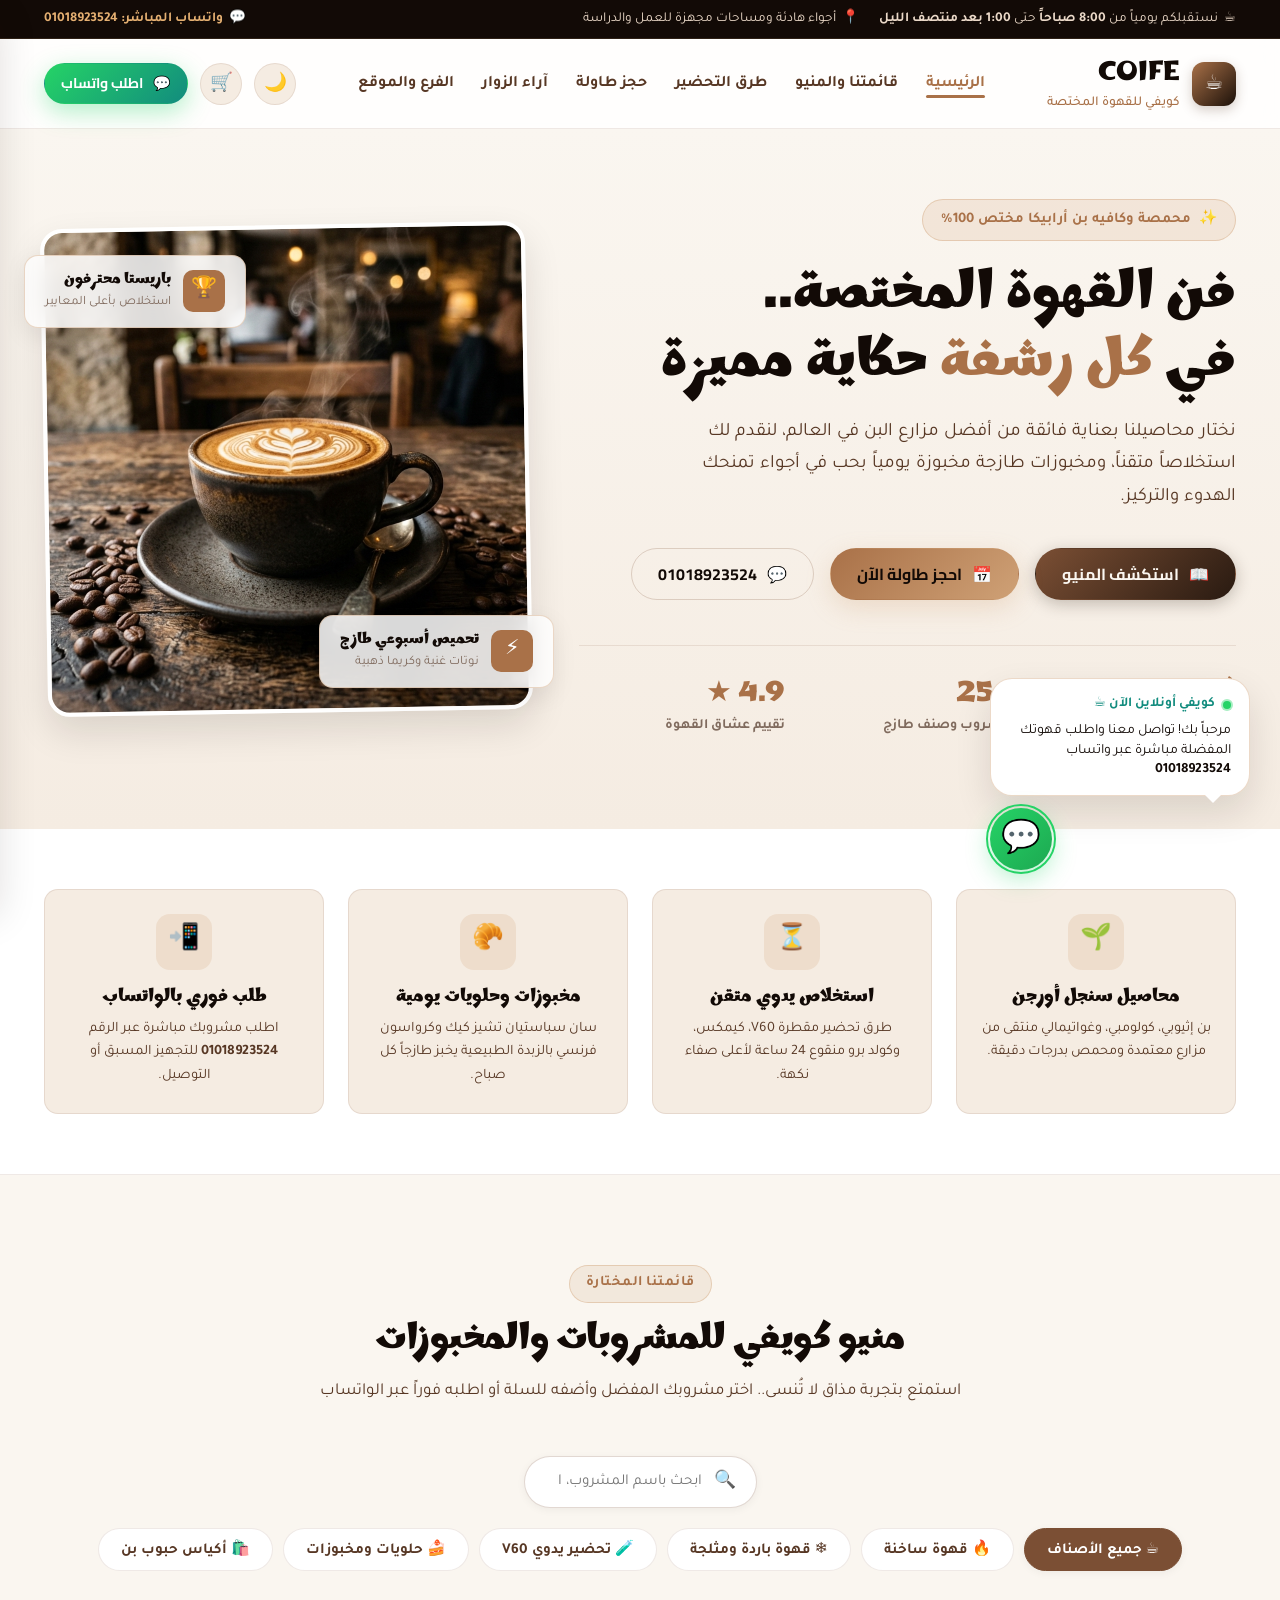
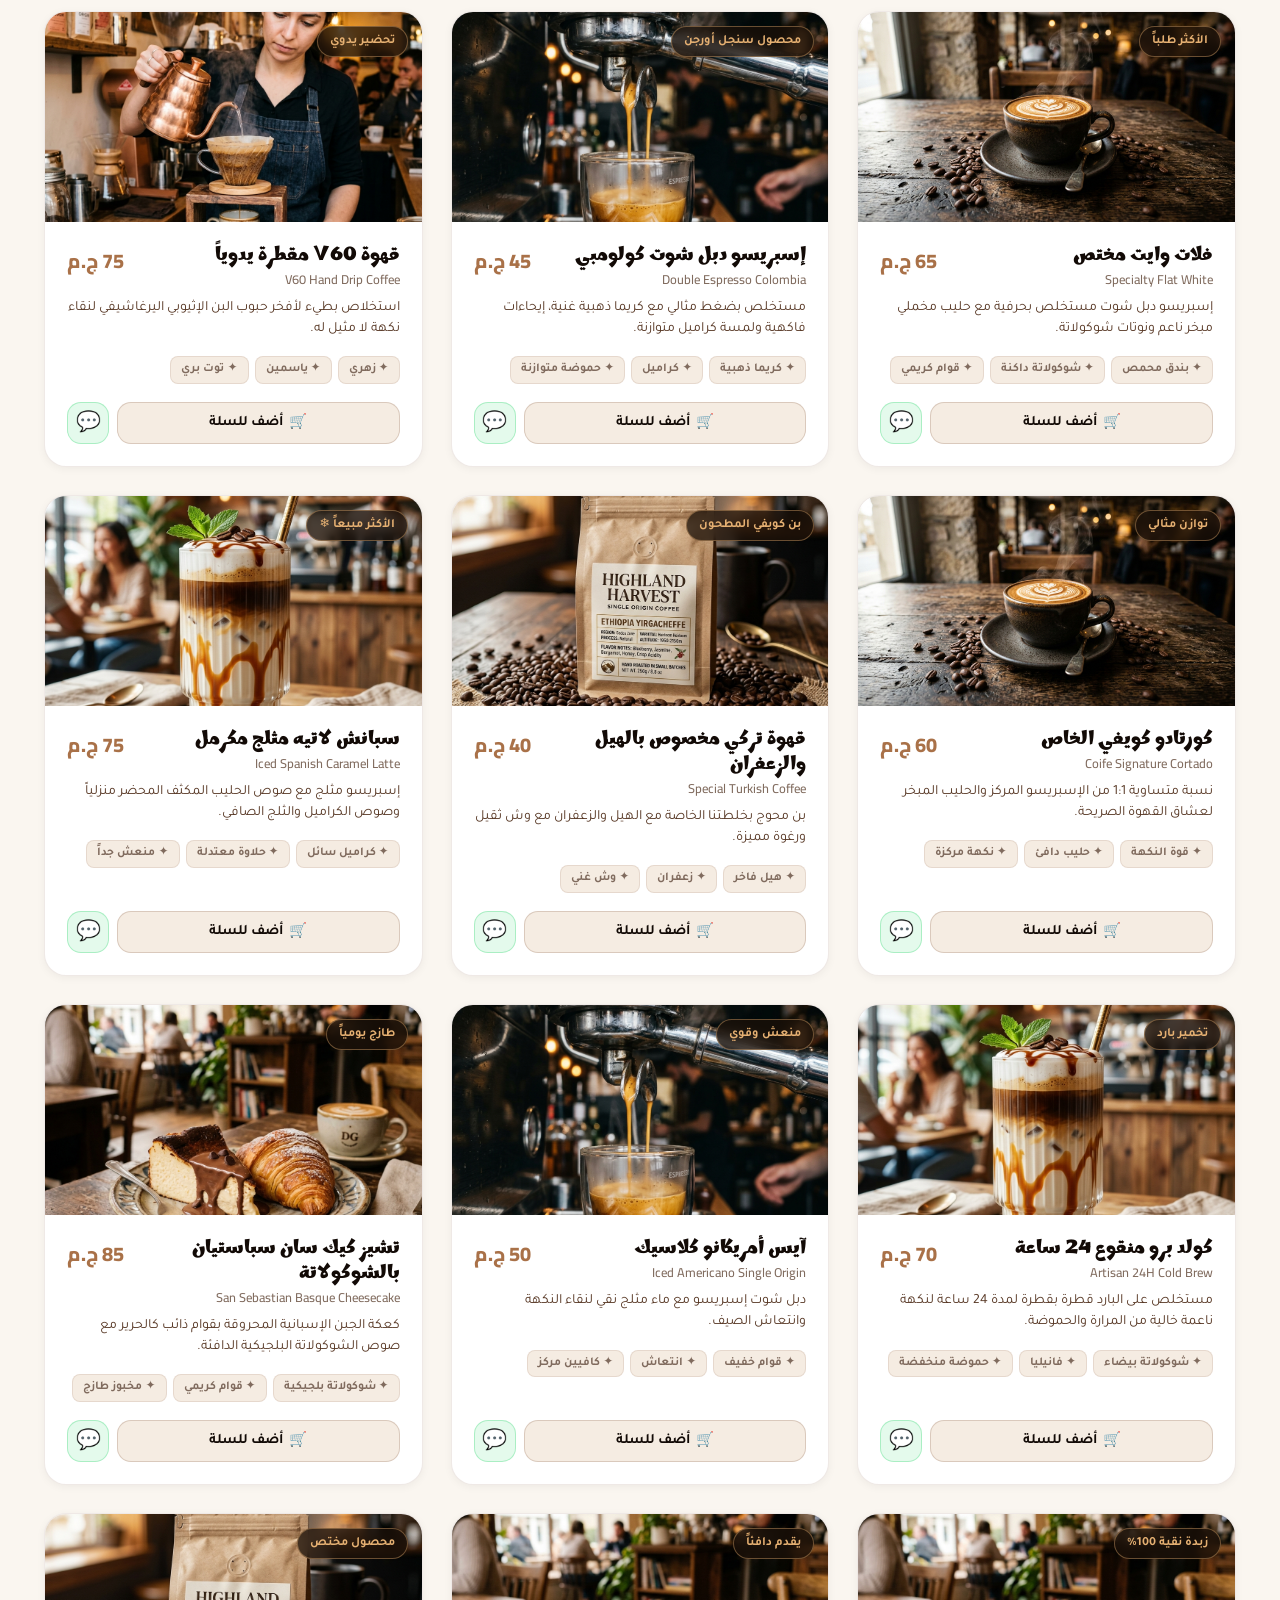
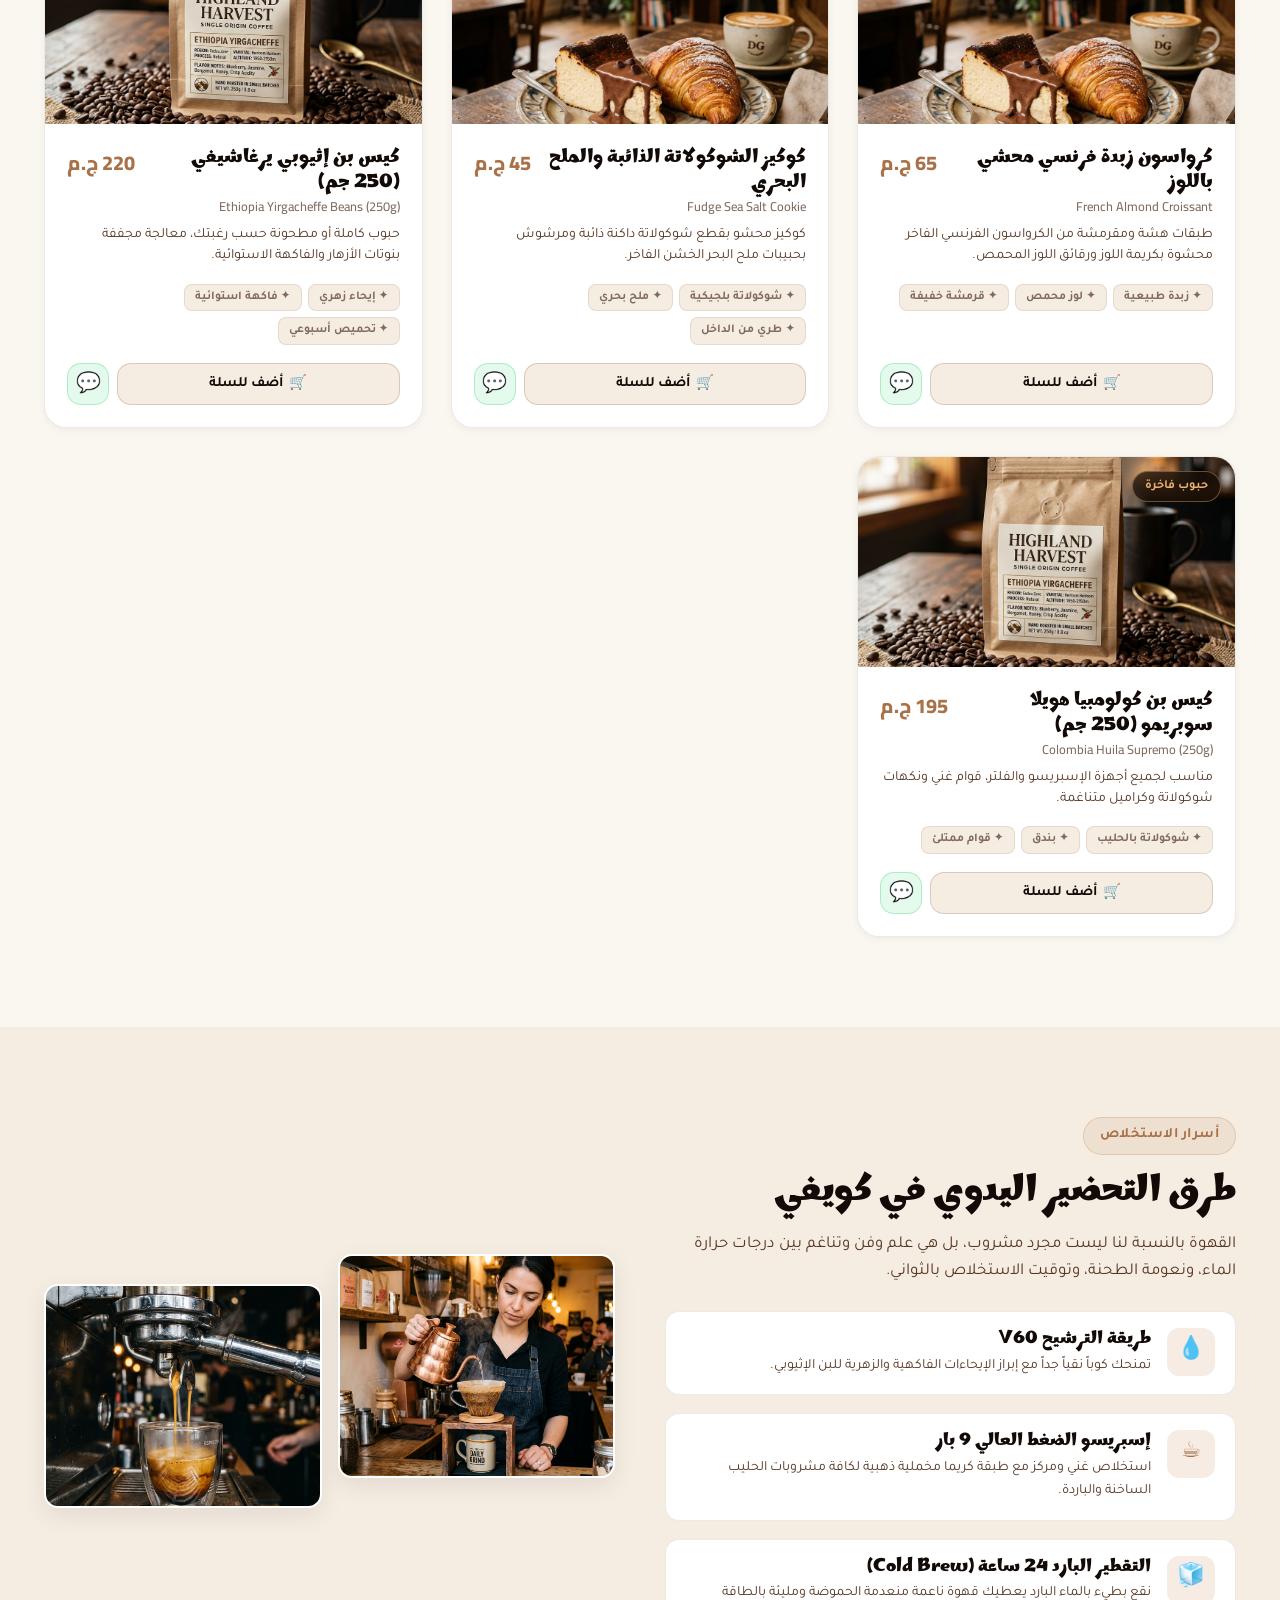
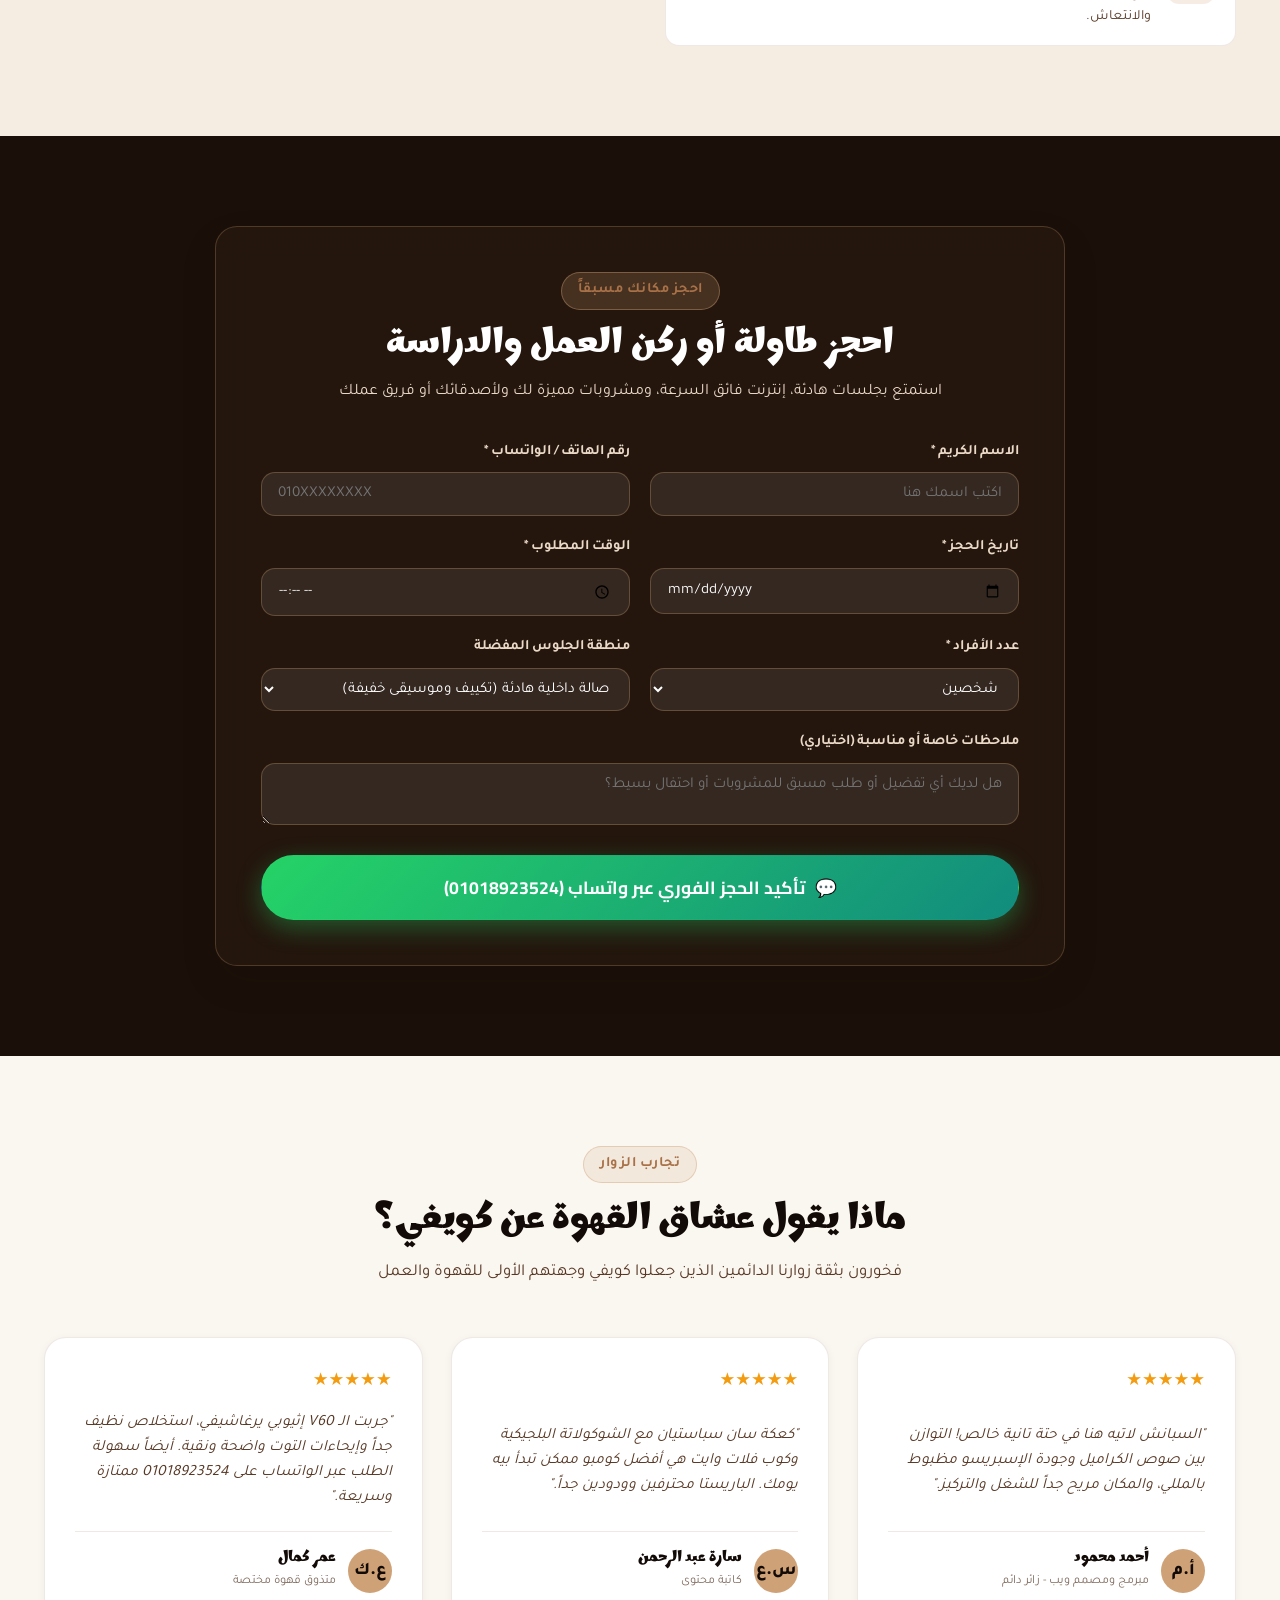
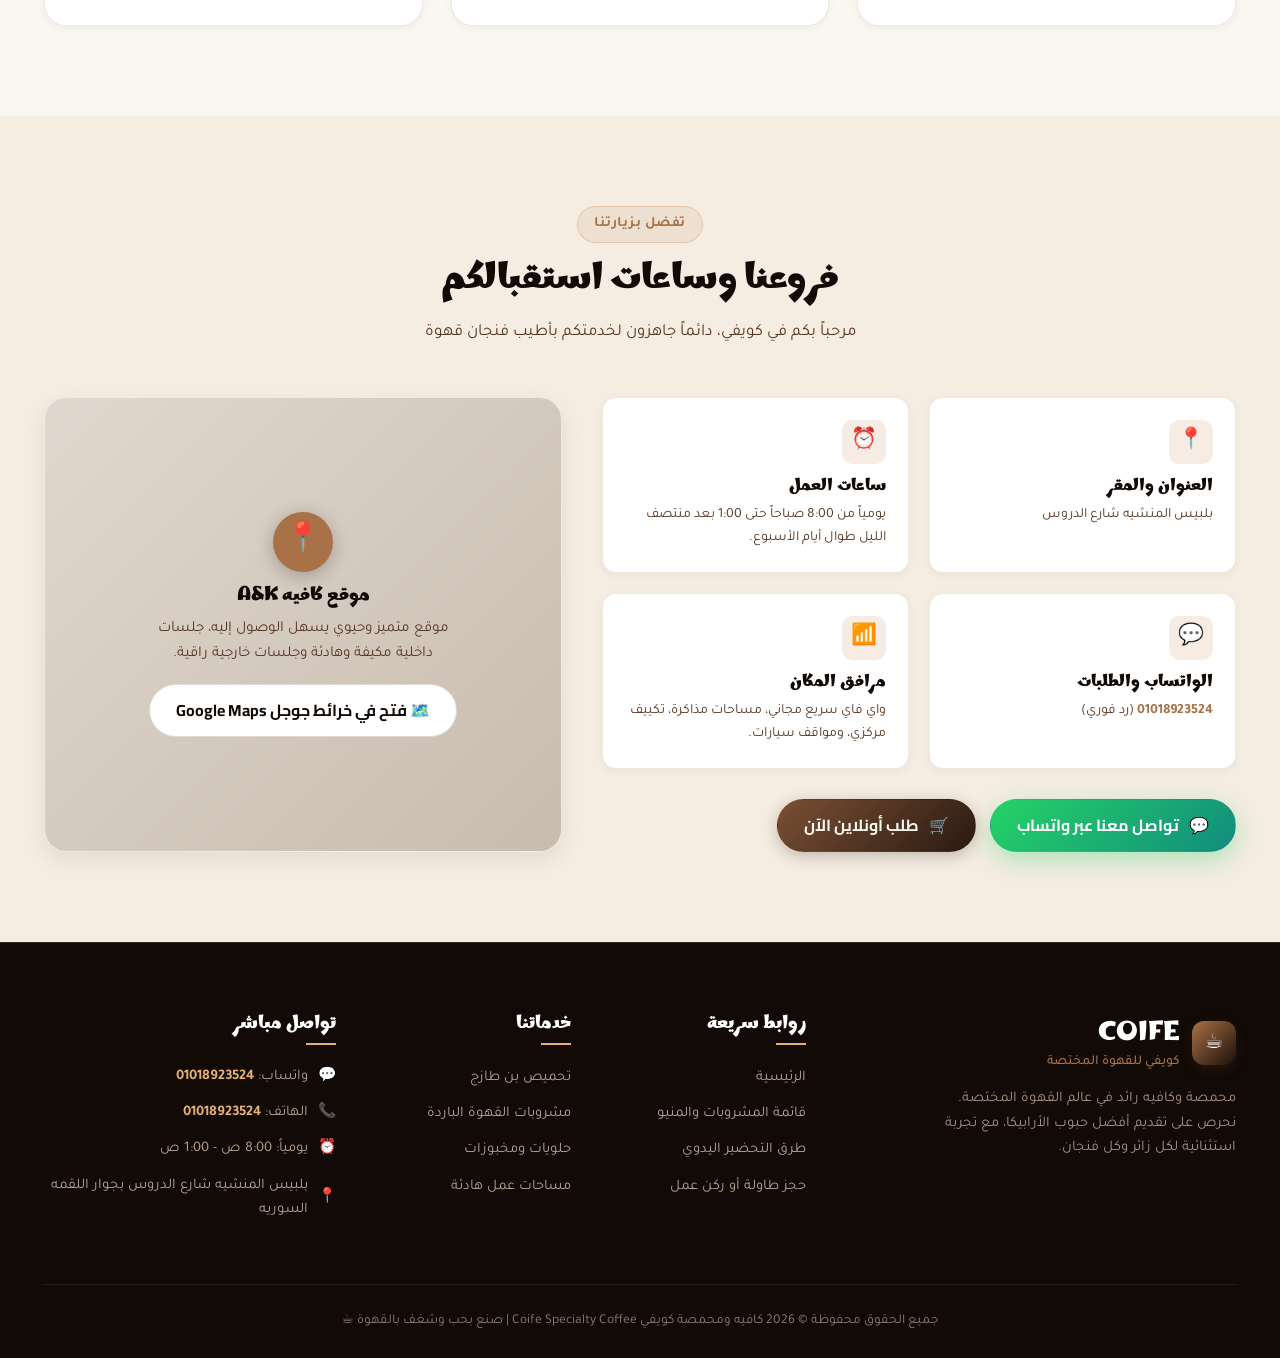
==== index.html @ 584b8652 "first upload" ====
<!DOCTYPE html>
<html lang="ar" dir="rtl">
<head>
  <meta charset="UTF-8">
  <meta name="viewport" content="width=device-width, initial-scale=1.0">
  <meta name="description" content="كويفي Coife - كافيه ومحمصة قهوة مختصة تقدم أجود أنواع محاصيل الأرابيكا والقهوة المقطرة والمشروبات الباردة والحلويات الطازجة مع خدمة الطلب والحجز عبر واتساب.">
  <meta name="keywords" content="كافيه, قهوة مختصة, كويفي, Coife, فلات وايت, سبانش لاتيه, V60, قهوة تركي, كولد برو, تشيز كيك سان سباستيان">
  <meta name="theme-color" content="#291a11">

  <!-- Open Graph Meta Tags for WhatsApp & Social Sharing -->
  <meta property="og:title" content="">
  <meta property="og:description" content="فن القهوة المختصة.. في كل رشفة حكاية. اطلب الآن مباشرة عبر واتساب 01018923524">
  <meta property="og:image" content="images/hero_coffee.jpg">
  <meta property="og:type" content="website">

  <title>coofe A&K</title>

  <!-- Google Fonts & Stylesheet -->
  <link rel="preconnect" href="https://fonts.googleapis.com">
  <link rel="preconnect" href="https://fonts.gstatic.com" crossorigin>
  <link rel="stylesheet" href="css/style.css">
</head>
<body>

  <!-- Top Announcement Bar -->
  <div class="top-bar">
    <div class="container">
      <div class="top-bar-info">
        <div class="top-bar-item">
          <span>☕</span>
          <span>نستقبلكم يومياً من <strong>8:00 صباحاً</strong> حتى <strong>1:00 بعد منتصف الليل</strong></span>
        </div>
        <div class="top-bar-item">
          <span>📍</span>
          <span>أجواء هادئة ومساحات مجهزة للعمل والدراسة</span>
        </div>
      </div>
      <div class="top-bar-actions">
        <a href="https://wa.me/201018923524" target="_blank" class="top-bar-link">
          <span>💬</span>
          <span>واتساب المباشر: <strong>01018923524</strong></span>
        </a>
      </div>
    </div>
  </div>

  <!-- Header / Navigation Bar -->
  <header class="site-header">
    <div class="container">
      <nav class="navbar" aria-label="شريط التنقل الرئيسي">
        <!-- Brand Logo -->
        <a href="#home" class="brand-logo">
          <div class="logo-icon-wrap">☕</div>
          <div>
            COIFE
            <span>كويفي للقهوة المختصة</span>
          </div>
        </a>

        <!-- Navigation Links -->
        <ul class="nav-links">
          <li><a href="#home" class="nav-link active">الرئيسية</a></li>
          <li><a href="#menu" class="nav-link">قائمتنا والمنيو</a></li>
          <li><a href="#craft" class="nav-link">طرق التحضير</a></li>
          <li><a href="#reserve" class="nav-link">حجز طاولة</a></li>
          <li><a href="#testimonials" class="nav-link">آراء الزوار</a></li>
          <li><a href="#location" class="nav-link">الفرع والموقع</a></li>
        </ul>

        <!-- Nav Action Buttons -->
        <div class="nav-actions">
          <!-- Theme Mode Switcher -->
          <button id="theme-toggle" class="theme-toggle-btn" title="تبديل وضع الألوان (داكن / دافئ)" aria-label="تبديل وضع الألوان">
            🌙
          </button>

          <!-- Shopping Cart Drawer Trigger -->
          <button id="cart-toggle" class="cart-toggle-btn" title="سلة المشروبات" aria-label="سلة المشروبات">
            🛒
            <span id="cart-badge-count" class="cart-badge" style="display: none;">0</span>
          </button>

          <!-- WhatsApp Direct Header CTA -->
          <a href="https://wa.me/201018923524?text=%D9%85%D8%B1%D8%AD%D8%A8%D8%A7%D9%8B%20%D9%83%D9%88%D9%8A%D9%81%D9%8A%D8%8C%20%D8%A3%D9%88%D8%AF%20%D8%A7%D9%84%D8%B7%D9%84%D8%A8%20%D9%85%D8%A8%D8%A7%D8%B4%D8%B1%D8%A9" target="_blank" class="btn btn-whatsapp btn-sm">
            <span>💬</span>
            <span>اطلب واتساب</span>
          </a>

          <!-- Mobile Hamburger Toggle -->
          <button class="mobile-menu-btn" aria-label="فتح القائمة">☰</button>
        </div>
      </nav>
    </div>
  </header>

  <main>
    <!-- Hero Section -->
    <section id="home" class="hero-section">
      <div class="container">
        <div class="hero-grid">
          <div class="hero-content">
            <div class="hero-badge">
              <span>✨</span>
              <span>محمصة وكافيه بن أرابيكا مختص 100%</span>
            </div>
            <h1 class="hero-title">
              فن القهوة المختصة..<br>
              في <span class="highlight">كل رشفة</span> حكاية مميزة
            </h1>
            <p class="hero-subtitle">
              نختار محاصيلنا بعناية فائقة من أفضل مزارع البن في العالم، لنقدم لك استخلاصاً متقناً، ومخبوزات طازجة مخبوزة يومياً بحب في أجواء تمنحك الهدوء والتركيز.
            </p>
            
            <div class="hero-cta-group">
              <a href="#menu" class="btn btn-primary">
                <span>📖</span>
                <span>استكشف المنيو</span>
              </a>
              <a href="#reserve" class="btn btn-gold">
                <span>📅</span>
                <span>احجز طاولة الآن</span>
              </a>
              <a href="https://wa.me/201018923524" target="_blank" class="btn btn-outline">
                <span>💬</span>
                <span>01018923524</span>
              </a>
            </div>

            <div class="hero-stats">
              <div class="stat-item">
                <h4>100%</h4>
                <p>حبوب أرابيكا نقية</p>
              </div>
              <div class="stat-item">
                <h4>+25</h4>
                <p>مشروب وصنف طازج</p>
              </div>
              <div class="stat-item">
                <h4>4.9 ★</h4>
                <p>تقييم عشاق القهوة</p>
              </div>
            </div>
          </div>

          <div class="hero-visual">
            <div class="hero-image-wrapper">
              <img src="images/hero_coffee.jpg" alt="كوب كابتشينو كويفي الفاخر مع حبوب البن المحمصة" loading="eager">
            </div>

            <!-- Floating Highlights -->
            <div class="floating-card floating-card-1">
              <div class="floating-card-icon">⚡</div>
              <div class="floating-card-info">
                <h5>تحميص أسبوعي طازج</h5>
                <p>نوتات غنية وكريما ذهبية</p>
              </div>
            </div>

            <div class="floating-card floating-card-2">
              <div class="floating-card-icon">🏆</div>
              <div class="floating-card-info">
                <h5>باريستا محترفون</h5>
                <p>استخلاص بأعلى المعايير</p>
              </div>
            </div>
          </div>
        </div>
      </div>
    </section>

    <!-- Features Strip -->
    <section class="features-section">
      <div class="container">
        <div class="features-grid">
          <div class="feature-card">
            <div class="feature-icon-box">🌱</div>
            <h3>محاصيل سنجل أورجن</h3>
            <p>بن إثيوبي، كولومبي، وغواتيمالي منتقى من مزارع معتمدة ومحمص بدرجات دقيقة.</p>
          </div>
          <div class="feature-card">
            <div class="feature-icon-box">⏳</div>
            <h3>استخلاص يدوي متقن</h3>
            <p>طرق تحضير مقطرة V60، كيمكس، وكولد برو منقوع 24 ساعة لأعلى صفاء نكهة.</p>
          </div>
          <div class="feature-card">
            <div class="feature-icon-box">🥐</div>
            <h3>مخبوزات وحلويات يومية</h3>
            <p>سان سباستيان تشيز كيك وكرواسون فرنسي بالزبدة الطبيعية يخبز طازجاً كل صباح.</p>
          </div>
          <div class="feature-card">
            <div class="feature-icon-box">📲</div>
            <h3>طلب فوري بالواتساب</h3>
            <p>اطلب مشروبك مباشرة عبر الرقم <strong>01018923524</strong> للتجهيز المسبق أو التوصيل.</p>
          </div>
        </div>
      </div>
    </section>

    <!-- Interactive Menu Section -->
    <section id="menu" class="menu-section">
      <div class="container">
        <div class="section-header">
          <span class="section-tag">قائمتنا المختارة</span>
          <h2 class="section-title">منيو كويفي للمشروبات والمخبوزات</h2>
          <p class="section-desc">استمتع بتجربة مذاق لا تُنسى.. اختر مشروبك المفضل وأضفه للسلة أو اطلبه فوراً عبر الواتساب</p>
        </div>

        <div class="menu-controls">
          <!-- Search Bar -->
          <div class="menu-search-bar">
            <span class="search-icon">🔍</span>
            <input type="text" id="menu-search" placeholder="ابحث باسم المشروب، النكهة (مثلاً: سبانش لاتيه، V60، كراميل)..." aria-label="بحث في المنيو">
          </div>

          <!-- Category Buttons -->
          <div class="category-tabs">
            <button class="cat-btn active" data-category="all">☕ جميع الأصناف</button>
            <button class="cat-btn" data-category="hot">🔥 قهوة ساخنة</button>
            <button class="cat-btn" data-category="cold">❄️ قهوة باردة ومثلجة</button>
            <button class="cat-btn" data-category="specialty">🧪 تحضير يدوي V60</button>
            <button class="cat-btn" data-category="dessert">🍰 حلويات ومخبوزات</button>
            <button class="cat-btn" data-category="beans">🛍️ أكياس حبوب بن</button>
          </div>
        </div>

        <!-- Menu Dynamic Grid -->
        <div id="menu-grid" class="menu-grid">
          <!-- Populated dynamically by app.js -->
        </div>
      </div>
    </section>

    <!-- Brewing Methods & Craftsmanship -->
    <section id="craft" class="craft-section">
      <div class="container">
        <div class="craft-grid">
          <div class="craft-details">
            <span class="section-tag">أسرار الاستخلاص</span>
            <h2 class="section-title">طرق التحضير اليدوي في كويفي</h2>
            <p class="section-desc" style="margin-bottom: 25px;">
              القهوة بالنسبة لنا ليست مجرد مشروب، بل هي علم وفن وتناغم بين درجات حرارة الماء، ونعومة الطحنة، وتوقيت الاستخلاص بالثواني.
            </p>

            <div class="methods-list">
              <div class="method-item">
                <div class="method-icon">💧</div>
                <div class="method-details">
                  <h4>طريقة الترشيح V60</h4>
                  <p>تمنحك كوباً نقياً جداً مع إبراز الإيحاءات الفاكهية والزهرية للبن الإثيوبي.</p>
                </div>
              </div>

              <div class="method-item">
                <div class="method-icon">☕</div>
                <div class="method-details">
                  <h4>إسبريسو الضغط العالي 9 بار</h4>
                  <p>استخلاص غني ومركز مع طبقة كريما مخملية ذهبية لكافة مشروبات الحليب الساخنة والباردة.</p>
                </div>
              </div>

              <div class="method-item">
                <div class="method-icon">🧊</div>
                <div class="method-details">
                  <h4>التقطير البارد 24 ساعة (Cold Brew)</h4>
                  <p>نقع بطيء بالماء البارد يعطيك قهوة ناعمة منعدمة الحموضة ومليئة بالطاقة والانتعاش.</p>
                </div>
              </div>
            </div>
          </div>

          <div class="craft-image-grid">
            <div class="craft-img-box">
              <img src="images/pourover_v60.jpg" alt="تحضير قهوة V60 يدوي في كويفي">
            </div>
            <div class="craft-img-box">
              <img src="images/espresso_shot.jpg" alt="استخلاص إسبريسو بكريما ذهبية">
            </div>
          </div>
        </div>
      </div>
    </section>

    <!-- Table Reservation Section -->
    <section id="reserve" class="reservation-section">
      <div class="container">
        <div class="reservation-card">
          <span class="section-tag" style="display: block; width: fit-content; margin: 0 auto 12px; background: rgba(207, 161, 118, 0.2);">احجز مكانك مسبقاً</span>
          <h2>احجز طاولة أو ركن العمل والدراسة</h2>
          <p class="res-desc">استمتع بجلسات هادئة، إنترنت فائق السرعة، ومشروبات مميزة لك ولأصدقائك أو فريق عملك</p>

          <form id="reservation-form" class="res-form">
            <div class="form-group">
              <label for="res-name">الاسم الكريم *</label>
              <input type="text" id="res-name" class="form-control" placeholder="اكتب اسمك هنا" required>
            </div>

            <div class="form-group">
              <label for="res-phone">رقم الهاتف / الواتساب *</label>
              <input type="tel" id="res-phone" class="form-control" placeholder="010XXXXXXXX" required>
            </div>

            <div class="form-group">
              <label for="res-date">تاريخ الحجز *</label>
              <input type="date" id="res-date" class="form-control" required>
            </div>

            <div class="form-group">
              <label for="res-time">الوقت المطلوب *</label>
              <input type="time" id="res-time" class="form-control" required>
            </div>

            <div class="form-group">
              <label for="res-guests">عدد الأفراد *</label>
              <select id="res-guests" class="form-control">
                <option value="شخص واحد">شخص واحد (مساحة عمل فردية)</option>
                <option value="شخصين" selected>شخصين</option>
                <option value="3 - 4 أشخاص">3 - 4 أشخاص</option>
                <option value="5 - 8 أشخاص">5 - 8 أشخاص (جلسة جماعية)</option>
                <option value="أكثر من 8 أشخاص">أكثر من 8 أشخاص (حجز قاعة/ركن كامل)</option>
              </select>
            </div>

            <div class="form-group">
              <label for="res-area">منطقة الجلوس المفضلة</label>
              <select id="res-area" class="form-control">
                <option value="صالة داخلية هادئة (تكييف وموسيقى خفيفة)">صالة داخلية هادئة (تكييف وموسيقى خفيفة)</option>
                <option value="ركن العمل والمذاكرة (أفياش كهربائية وإضاءة تركيز)">ركن العمل والمذاكرة (أفياش كهربائية وإضاءة)</option>
                <option value="جلسة خارجية في الهواء الطلق">جلسة خارجية في الهواء الطلق</option>
              </select>
            </div>

            <div class="form-group res-form-full">
              <label for="res-notes">ملاحظات خاصة أو مناسبة (اختياري)</label>
              <textarea id="res-notes" class="form-control" rows="2" placeholder="هل لديك أي تفضيل أو طلب مسبق للمشروبات أو احتفال بسيط؟"></textarea>
            </div>

            <div class="res-form-full">
              <button type="submit" class="btn btn-whatsapp res-submit-btn">
                <span>💬</span>
                <span>تأكيد الحجز الفوري عبر واتساب (01018923524)</span>
              </button>
            </div>
          </form>
        </div>
      </div>
    </section>

    <!-- Testimonials Section -->
    <section id="testimonials" class="testimonials-section">
      <div class="container">
        <div class="section-header">
          <span class="section-tag">تجارب الزوار</span>
          <h2 class="section-title">ماذا يقول عشاق القهوة عن كويفي؟</h2>
          <p class="section-desc">فخورون بثقة زوارنا الدائمين الذين جعلوا كويفي وجهتهم الأولى للقهوة والعمل</p>
        </div>

        <div class="testimonials-grid">
          <div class="testimonial-card">
            <div class="stars-rating">★★★★★</div>
            <p class="testimonial-quote">
              "السبانش لاتيه هنا في حتة تانية خالص! التوازن بين صوص الكراميل وجودة الإسبريسو مظبوط بالمللي، والمكان مريح جداً للشغل والتركيز."
            </p>
            <div class="customer-info">
              <div class="customer-avatar">أ.م</div>
              <div>
                <h4 class="customer-name">أحمد محمود</h4>
                <span class="customer-role">مبرمج ومصمم ويب - زائر دائم</span>
              </div>
            </div>
          </div>

          <div class="testimonial-card">
            <div class="stars-rating">★★★★★</div>
            <p class="testimonial-quote">
              "كعكة سان سباستيان مع الشوكولاتة البلجيكية وكوب فلات وايت هي أفضل كومبو ممكن تبدأ بيه يومك. الباريستا محترفين وودودين جداً."
            </p>
            <div class="customer-info">
              <div class="customer-avatar">س.ع</div>
              <div>
                <h4 class="customer-name">سارة عبد الرحمن</h4>
                <span class="customer-role">كاتبة محتوى</span>
              </div>
            </div>
          </div>

          <div class="testimonial-card">
            <div class="stars-rating">★★★★★</div>
            <p class="testimonial-quote">
              "جربت الـ V60 إثيوبي يرغاشيفي، استخلاص نظيف جداً وإيحاءات التوت واضحة ونقية. أيضاً سهولة الطلب عبر الواتساب على 01018923524 ممتازة وسريعة."
            </p>
            <div class="customer-info">
              <div class="customer-avatar">ع.ك</div>
              <div>
                <h4 class="customer-name">عمر كمال</h4>
                <span class="customer-role">متذوق قهوة مختصة</span>
              </div>
            </div>
          </div>
        </div>
      </div>
    </section>

    <!-- Branch Location & Contact Details -->
    <section id="location" class="location-section">
      <div class="container">
        <div class="section-header">
          <span class="section-tag">تفضل بزيارتنا</span>
          <h2 class="section-title">فروعنا وساعات استقبالكم</h2>
          <p class="section-desc">مرحباً بكم في كويفي، دائماً جاهزون لخدمتكم بأطيب فنجان قهوة</p>
        </div>

        <div class="location-grid">
          <div class="location-info">
            <div class="info-cards-grid">
              <div class="info-box">
                <div class="info-box-icon">📍</div>
                <h4>العنوان والمقر</h4>
                <p>بلبيس المنشيه شارع الدروس</p>
              </div>

              <div class="info-box">
                <div class="info-box-icon">⏰</div>
                <h4>ساعات العمل</h4>
                <p>يومياً من 8:00 صباحاً حتى 1:00 بعد منتصف الليل طوال أيام الأسبوع.</p>
              </div>

              <div class="info-box">
                <div class="info-box-icon">💬</div>
                <h4>الواتساب والطلبات</h4>
                <p><a href="https://wa.me/201018923524" target="_blank" style="color: var(--c-caramel-400); font-weight: 700;">01018923524</a> (رد فوري)</p>
              </div>

              <div class="info-box">
                <div class="info-box-icon">📶</div>
                <h4>مرافق المكان</h4>
                <p>واي فاي سريع مجاني، مساحات مذاكرة، تكييف مركزي، ومواقف سيارات.</p>
              </div>
            </div>

            <div style="margin-top: 15px; display: flex; gap: 14px; flex-wrap: wrap;">
              <a href="https://wa.me/201018923524?text=%D9%85%D8%B1%D8%AD%D8%A8%D8%A7%D9%8B%20%D9%83%D9%88%D9%8A%D9%81%D9%8A%D8%8C%20%D8%A3%D8%B1%D9%8A%D8%AF%20%D9%85%D8%B9%D8%B1%D9%81%D8%A9%20%D8%A7%D9%84%D9%85%D9%88%D9%82%D8%B9%20%D8%A8%D8%A7%D9%84%D8%AA%D9%81%D8%B5%D9%8A%D9%84" target="_blank" class="btn btn-whatsapp">
                <span>💬</span>
                <span>تواصل معنا عبر واتساب</span>
              </a>
              <a href="#menu" class="btn btn-primary">
                <span>🛒</span>
                <span>طلب أونلاين الآن</span>
              </a>
            </div>
          </div>

          <div class="location-map-wrap">
            <div class="mock-map">
              <div class="map-pin">📍</div>
              <h3 style="margin-bottom: 8px;">موقع كافيه  A&K</h3>
              <p style="color: var(--text-secondary); max-width: 320px; font-size: 0.95rem; margin-bottom: 18px;">
                موقع متميز وحيوي يسهل الوصول إليه، جلسات داخلية مكيفة وهادئة وجلسات خارجية راقية.
              </p>
              <a href="https://maps.app.goo.gl/DfPpRj9yEznZpoww8" target="_blank" class="btn btn-outline" style="background: var(--bg-surface);">
                🗺️ فتح في خرائط جوجل Google Maps
              </a>
            </div>
          </div>
        </div>
      </div>
    </section>
  </main>

  <!-- Slide-Over Cart Drawer -->
  <div id="cart-overlay" class="cart-overlay"></div>
  <aside id="cart-drawer" class="cart-drawer" aria-label="سلة الطلبات">
    <div class="cart-header">
      <h3>
        <span>🛒</span>
        <span>سلة طلباتك من كويفي</span>
      </h3>
      <button id="cart-close" class="cart-close-btn" aria-label="إغلاق السلة">✕</button>
    </div>

    <div id="cart-items-list" class="cart-items-list">
      <!-- Injected by app.js -->
    </div>

    <div class="cart-footer">
      <div style="margin-bottom: 14px;">
        <label style="font-size: 0.85rem; font-weight: 700; display: block; margin-bottom: 6px;">طريقة الاستلام:</label>
        <div style="display: flex; gap: 14px; font-size: 0.9rem;">
          <label style="display: flex; align-items: center; gap: 6px; cursor: pointer;">
            <input type="radio" name="order-type" value="استلام من الفرع" checked>
            <span>استلام من الفرع</span>
          </label>
          <label style="display: flex; align-items: center; gap: 6px; cursor: pointer;">
            <input type="radio" name="order-type" value="توصيل للمنزل / المكتب">
            <span>توصيل دليفري</span>
          </label>
        </div>
      </div>

      <div style="margin-bottom: 14px;">
        <label for="cart-customer-notes" style="font-size: 0.85rem; font-weight: 700; display: block; margin-bottom: 6px;">ملاحظات خاصة على المشروبات:</label>
        <input type="text" id="cart-customer-notes" class="form-control" style="color: var(--text-main); background: var(--bg-secondary); font-size: 0.88rem; padding: 8px 12px;" placeholder="مثال: حليب شوفان، سكر زيادة، بدون كراميل...">
      </div>

      <div class="cart-summary-row">
        <span>المجموع الفرعي:</span>
        <strong id="cart-subtotal">0 ج.م</strong>
      </div>
      
      <div class="cart-summary-total">
        <span>الإجمالي المستحق:</span>
        <strong id="cart-total" style="color: var(--c-caramel-400);">0 ج.م</strong>
      </div>

      <button id="cart-checkout-btn" class="btn btn-whatsapp cart-checkout-btn">
        <span>💬</span>
        <span>إتمام الطلب وإرساله عبر واتساب (01018923524)</span>
      </button>
    </div>
  </aside>

  <!-- Floating WhatsApp Widget -->
  <div class="floating-whatsapp-wrap">
    <div id="wa-chat-bubble" class="wa-chat-bubble">
      <div class="wa-bubble-header">
        <span class="status-dot"></span>
        <span>كويفي أونلاين الآن ☕</span>
      </div>
      <p class="wa-bubble-text">
        مرحباً بك! تواصل معنا واطلب قهوتك المفضلة مباشرة عبر واتساب <strong>01018923524</strong>
      </p>
    </div>

    <button id="floating-wa-btn" class="floating-whatsapp-btn" title="تواصل مباشرة عبر واتساب" aria-label="تواصل مباشرة عبر واتساب">
      <div class="pulse-ring"></div>
      💬
    </button>
  </div>

  <!-- Site Footer -->
  <footer class="site-footer">
    <div class="container">
      <div class="footer-grid">
        <div class="footer-brand">
          <div class="brand-logo" style="color: #fff;">
            <div class="logo-icon-wrap">☕</div>
            <div>
              COIFE
              <span>كويفي للقهوة المختصة</span>
            </div>
          </div>
          <p>
            محمصة وكافيه رائد في عالم القهوة المختصة. نحرص على تقديم أفضل حبوب الأرابيكا، مع تجربة استثنائية لكل زائر وكل فنجان.
          </p>
        </div>

        <div>
          <h4 class="footer-title">روابط سريعة</h4>
          <ul class="footer-links">
            <li><a href="#home">الرئيسية</a></li>
            <li><a href="#menu">قائمة المشروبات والمنيو</a></li>
            <li><a href="#craft">طرق التحضير اليدوي</a></li>
            <li><a href="#reserve">حجز طاولة أو ركن عمل</a></li>
          </ul>
        </div>

        <div>
          <h4 class="footer-title">خدماتنا</h4>
          <ul class="footer-links">
            <li><a href="#menu">تحميص بن طازج</a></li>
            <li><a href="#menu">مشروبات القهوة الباردة</a></li>
            <li><a href="#menu">حلويات ومخبوزات</a></li>
            <li><a href="#reserve">مساحات عمل هادئة</a></li>
          </ul>
        </div>

        <div>
          <h4 class="footer-title">تواصل مباشر</h4>
          <div class="footer-contact-item">
            <span>💬</span>
            <span>واتساب: <a href="https://wa.me/201018923524" target="_blank">01018923524</a></span>
          </div>
          <div class="footer-contact-item">
            <span>📞</span>
            <span>الهاتف: <a href="tel:01018923524">01018923524</a></span>
          </div>
          <div class="footer-contact-item">
            <span>⏰</span>
            <span>يومياً: 8:00 ص - 1:00 ص</span>
          </div>
          <div class="footer-contact-item">
            <span>📍</span>
            <span>بلبيس المنشيه شارع الدروس بجوار اللقمه السوريه </span>
          </div>
        </div>
      </div>

      <div class="footer-bottom">
        <p>جميع الحقوق محفوظة © 2026 كافيه ومحمصة كويفي Coife Specialty Coffee | صنع بحب وشغف بالقهوة ☕</p>
      </div>
    </div>
  </footer>

  <!-- Main JavaScript File -->
  <script src="js/app.js"></script>
</body>
</html>
---- css/style.css ----
/* ==========================================================================
   COIFE SPECIALTY COFFEE - DESIGN SYSTEM & STYLESHEET
   Aesthetic, Warm Espresso & Crema Palette, Smooth Arabic RTL, Fully Responsive
   ========================================================================== */

@import url('https://fonts.googleapis.com/css2?family=Cairo:wght@300;400;500;600;700;800;900&family=Marhey:wght@400;600;700&family=Tajawal:wght@300;400;500;700;800&display=swap');

:root {
  /* Core Coffee Color Palette */
  --c-espresso-950: #120a06;
  --c-espresso-900: #1b1009;
  --c-espresso-800: #291a11;
  --c-espresso-700: #3d271a;
  --c-roast-600: #573724;
  --c-mocha-500: #7b4f34;
  --c-caramel-400: #a97148;
  --c-crema-300: #cfa176;
  --c-gold-amber: #e5b072;
  --c-latte-200: #ebd9c8;
  --c-cream-100: #f5ece2;
  --c-milk-50: #faf6f0;
  --c-pure-white: #ffffff;
  
  /* Accent & Action Colors */
  --c-whatsapp: #25D366;
  --c-whatsapp-hover: #1ebd5a;
  --c-whatsapp-dark: #128C7E;
  --c-danger: #e63946;
  --c-success: #2a9d8f;

  /* Theme Dynamic Tokens (Default Light Coffee Warm Theme) */
  --bg-primary: var(--c-milk-50);
  --bg-secondary: var(--c-cream-100);
  --bg-surface: var(--c-pure-white);
  --bg-surface-elevated: #ffffff;
  --bg-surface-glass: rgba(255, 255, 255, 0.85);
  --bg-dark-section: var(--c-espresso-900);
  
  --text-main: var(--c-espresso-950);
  --text-secondary: var(--c-roast-600);
  --text-muted: #806b5e;
  --text-inverse: var(--c-milk-50);
  --text-gold: var(--c-gold-amber);
  
  --border-light: rgba(123, 79, 52, 0.12);
  --border-medium: rgba(123, 79, 52, 0.22);
  --border-gold: rgba(207, 161, 118, 0.4);

  --shadow-sm: 0 2px 8px rgba(27, 16, 9, 0.05);
  --shadow-md: 0 8px 24px rgba(27, 16, 9, 0.08);
  --shadow-lg: 0 16px 36px rgba(27, 16, 9, 0.12);
  --shadow-gold: 0 8px 25px rgba(207, 161, 118, 0.28);
  --shadow-wa: 0 8px 25px rgba(37, 211, 102, 0.35);

  --radius-sm: 8px;
  --radius-md: 14px;
  --radius-lg: 22px;
  --radius-full: 9999px;

  --transition-fast: 0.2s cubic-bezier(0.16, 1, 0.3, 1);
  --transition-smooth: 0.35s cubic-bezier(0.16, 1, 0.3, 1);
  
  --font-heading: 'Marhey', 'Cairo', system-ui, sans-serif;
  --font-body: 'Tajawal', 'Cairo', system-ui, sans-serif;
  --font-ui: 'Cairo', system-ui, sans-serif;
}

/* Dark Espresso Night Mode */
body.dark-mode {
  --bg-primary: #120b07;
  --bg-secondary: #1a100a;
  --bg-surface: #22150e;
  --bg-surface-elevated: #2d1d13;
  --bg-surface-glass: rgba(34, 21, 14, 0.9);
  --bg-dark-section: #0d0704;

  --text-main: #f8f4ef;
  --text-secondary: #dfcfc2;
  --text-muted: #a69284;
  --text-inverse: var(--c-espresso-950);

  --border-light: rgba(207, 161, 118, 0.12);
  --border-medium: rgba(207, 161, 118, 0.22);
  
  --shadow-sm: 0 2px 10px rgba(0, 0, 0, 0.3);
  --shadow-md: 0 8px 30px rgba(0, 0, 0, 0.4);
  --shadow-lg: 0 16px 40px rgba(0, 0, 0, 0.5);
}

/* ==========================================================================
   BASE & RESET
   ========================================================================== */

*, *::before, *::after {
  box-sizing: border-box;
  margin: 0;
  padding: 0;
}

html {
  scroll-behavior: smooth;
  font-size: 16px;
  -webkit-text-size-adjust: 100%;
}

body {
  font-family: var(--font-body);
  background-color: var(--bg-primary);
  color: var(--text-main);
  line-height: 1.65;
  direction: rtl;
  text-align: right;
  overflow-x: hidden;
  transition: background-color var(--transition-smooth), color var(--transition-smooth);
}

img {
  max-width: 100%;
  height: auto;
  display: block;
  object-fit: cover;
}

a {
  color: inherit;
  text-decoration: none;
  transition: all var(--transition-fast);
}

button, input, select, textarea {
  font-family: inherit;
  font-size: inherit;
  border: none;
  outline: none;
  background: none;
}

button {
  cursor: pointer;
}

ul, ol {
  list-style: none;
}

.container {
  width: 100%;
  max-width: 1240px;
  margin: 0 auto;
  padding: 0 24px;
}

/* ==========================================================================
   TYPOGRAPHY & ACCENTS
   ========================================================================== */

h1, h2, h3, h4, h5, h6 {
  font-family: var(--font-heading);
  color: var(--text-main);
  line-height: 1.3;
  font-weight: 700;
}

.section-tag {
  display: inline-flex;
  align-items: center;
  gap: 8px;
  padding: 6px 16px;
  background: rgba(207, 161, 118, 0.16);
  border: 1px solid var(--border-gold);
  border-radius: var(--radius-full);
  color: var(--c-caramel-400);
  font-size: 0.9rem;
  font-weight: 700;
  margin-bottom: 14px;
  text-transform: uppercase;
  letter-spacing: 0.5px;
}

.dark-mode .section-tag {
  color: var(--c-gold-amber);
}

.section-header {
  text-align: center;
  max-width: 680px;
  margin: 0 auto 50px;
}

.section-title {
  font-size: 2.3rem;
  margin-bottom: 14px;
  letter-spacing: -0.5px;
}

.section-desc {
  color: var(--text-secondary);
  font-size: 1.05rem;
}

.text-gold {
  color: var(--c-caramel-400);
}
.dark-mode .text-gold {
  color: var(--c-gold-amber);
}

/* ==========================================================================
   BUTTONS & CONTROLS
   ========================================================================== */

.btn {
  display: inline-flex;
  align-items: center;
  justify-content: center;
  gap: 10px;
  padding: 12px 26px;
  border-radius: var(--radius-full);
  font-family: var(--font-ui);
  font-weight: 700;
  font-size: 1rem;
  transition: all var(--transition-fast);
  border: 1px solid transparent;
}

.btn-primary {
  background: linear-gradient(135deg, var(--c-mocha-500) 0%, var(--c-espresso-800) 100%);
  color: var(--c-milk-50);
  box-shadow: 0 4px 16px rgba(41, 26, 17, 0.25);
}

.btn-primary:hover {
  transform: translateY(-2px);
  box-shadow: 0 8px 24px rgba(41, 26, 17, 0.35);
  background: linear-gradient(135deg, var(--c-roast-600) 0%, var(--c-espresso-950) 100%);
}

.btn-gold {
  background: linear-gradient(135deg, var(--c-caramel-400) 0%, var(--c-crema-300) 100%);
  color: var(--c-espresso-950);
  box-shadow: var(--shadow-gold);
}

.btn-gold:hover {
  transform: translateY(-2px);
  box-shadow: 0 10px 28px rgba(207, 161, 118, 0.45);
  filter: brightness(1.05);
}

.btn-outline {
  background: transparent;
  color: var(--text-main);
  border: 1.5px solid var(--border-medium);
}

.btn-outline:hover {
  background: var(--bg-secondary);
  border-color: var(--c-caramel-400);
  color: var(--c-caramel-400);
}

.btn-whatsapp {
  background: linear-gradient(135deg, var(--c-whatsapp) 0%, var(--c-whatsapp-dark) 100%);
  color: #ffffff !important;
  box-shadow: var(--shadow-wa);
}

.btn-whatsapp:hover {
  transform: translateY(-2px);
  box-shadow: 0 10px 28px rgba(37, 211, 102, 0.5);
  filter: brightness(1.08);
}

.btn-sm {
  padding: 8px 16px;
  font-size: 0.88rem;
}

.btn-icon-only {
  width: 44px;
  height: 44px;
  padding: 0;
  border-radius: var(--radius-full);
  display: inline-flex;
  align-items: center;
  justify-content: center;
}

/* ==========================================================================
   TOP ANNOUNCEMENT BAR
   ========================================================================== */

.top-bar {
  background: var(--c-espresso-950);
  color: var(--c-latte-200);
  font-size: 0.85rem;
  padding: 8px 0;
  border-bottom: 1px solid rgba(207, 161, 118, 0.15);
}

.top-bar .container {
  display: flex;
  justify-content: space-between;
  align-items: center;
  flex-wrap: wrap;
  gap: 12px;
}

.top-bar-info {
  display: flex;
  align-items: center;
  gap: 20px;
}

.top-bar-item {
  display: flex;
  align-items: center;
  gap: 6px;
}

.top-bar-actions {
  display: flex;
  align-items: center;
  gap: 16px;
}

.top-bar-link {
  color: var(--c-gold-amber);
  display: flex;
  align-items: center;
  gap: 6px;
  font-weight: 600;
}

.top-bar-link:hover {
  text-decoration: underline;
}

/* ==========================================================================
   NAVBAR
   ========================================================================== */

.site-header {
  position: sticky;
  top: 0;
  z-index: 100;
  background: var(--bg-surface-glass);
  backdrop-filter: blur(14px);
  -webkit-backdrop-filter: blur(14px);
  border-bottom: 1px solid var(--border-light);
  transition: all var(--transition-fast);
}

.site-header.scrolled {
  box-shadow: var(--shadow-md);
  padding: 4px 0;
}

.navbar {
  display: flex;
  align-items: center;
  justify-content: space-between;
  padding: 14px 0;
}

.brand-logo {
  display: flex;
  align-items: center;
  gap: 12px;
  font-family: var(--font-heading);
  font-size: 1.6rem;
  font-weight: 700;
  color: var(--text-main);
}

.logo-icon-wrap {
  width: 44px;
  height: 44px;
  border-radius: 12px;
  background: linear-gradient(135deg, var(--c-caramel-400), var(--c-espresso-900));
  display: flex;
  align-items: center;
  justify-content: center;
  color: #fff;
  font-size: 1.3rem;
  box-shadow: 0 4px 12px rgba(87, 55, 36, 0.25);
}

.brand-logo span {
  font-size: 0.85rem;
  font-weight: 500;
  color: var(--c-caramel-400);
  display: block;
  font-family: var(--font-body);
  margin-top: -4px;
}

.nav-links {
  display: flex;
  align-items: center;
  gap: 28px;
}

.nav-link {
  font-weight: 600;
  font-size: 1rem;
  color: var(--text-secondary);
  position: relative;
  padding: 6px 0;
}

.nav-link:hover, .nav-link.active {
  color: var(--c-caramel-400);
}

.nav-link.active::after {
  content: '';
  position: absolute;
  bottom: 0;
  right: 0;
  width: 100%;
  height: 2.5px;
  background: var(--c-caramel-400);
  border-radius: var(--radius-full);
}

.nav-actions {
  display: flex;
  align-items: center;
  gap: 12px;
}

.theme-toggle-btn, .cart-toggle-btn {
  background: var(--bg-secondary);
  color: var(--text-main);
  border: 1px solid var(--border-light);
  border-radius: var(--radius-full);
  width: 42px;
  height: 42px;
  display: flex;
  align-items: center;
  justify-content: center;
  font-size: 1.15rem;
  position: relative;
  transition: all var(--transition-fast);
}

.theme-toggle-btn:hover, .cart-toggle-btn:hover {
  background: var(--bg-surface-elevated);
  border-color: var(--c-caramel-400);
  color: var(--c-caramel-400);
  transform: translateY(-2px);
}

.cart-badge {
  position: absolute;
  top: -4px;
  left: -4px;
  background: var(--c-caramel-400);
  color: #fff;
  font-size: 0.72rem;
  font-weight: 800;
  width: 20px;
  height: 20px;
  border-radius: var(--radius-full);
  display: flex;
  align-items: center;
  justify-content: center;
  box-shadow: 0 2px 6px rgba(0, 0, 0, 0.2);
}

.mobile-menu-btn {
  display: none;
  background: var(--bg-secondary);
  border: 1px solid var(--border-light);
  border-radius: var(--radius-sm);
  width: 42px;
  height: 42px;
  align-items: center;
  justify-content: center;
  font-size: 1.3rem;
  color: var(--text-main);
}

/* ==========================================================================
   HERO SECTION
   ========================================================================== */

.hero-section {
  position: relative;
  padding: 70px 0 90px;
  overflow: hidden;
  background: linear-gradient(180deg, var(--bg-primary) 0%, var(--bg-secondary) 100%);
}

.hero-grid {
  display: grid;
  grid-template-columns: 1.15fr 0.85fr;
  gap: 50px;
  align-items: center;
}

.hero-content {
  position: relative;
  z-index: 2;
}

.hero-badge {
  display: inline-flex;
  align-items: center;
  gap: 8px;
  padding: 8px 18px;
  background: rgba(207, 161, 118, 0.18);
  border: 1px solid var(--border-gold);
  border-radius: var(--radius-full);
  color: var(--c-caramel-400);
  font-weight: 700;
  font-size: 0.92rem;
  margin-bottom: 20px;
}

.dark-mode .hero-badge {
  color: var(--c-gold-amber);
}

.hero-title {
  font-size: 3.4rem;
  line-height: 1.25;
  margin-bottom: 20px;
}

.hero-title .highlight {
  color: var(--c-caramel-400);
  position: relative;
}

.dark-mode .hero-title .highlight {
  color: var(--c-gold-amber);
}

.hero-subtitle {
  font-size: 1.18rem;
  color: var(--text-secondary);
  margin-bottom: 34px;
  max-width: 540px;
  line-height: 1.7;
}

.hero-cta-group {
  display: flex;
  align-items: center;
  flex-wrap: wrap;
  gap: 16px;
  margin-bottom: 45px;
}

.hero-stats {
  display: grid;
  grid-template-columns: repeat(3, 1fr);
  gap: 20px;
  padding-top: 30px;
  border-top: 1px solid var(--border-light);
}

.stat-item h4 {
  font-size: 1.8rem;
  font-family: var(--font-heading);
  color: var(--c-caramel-400);
  margin-bottom: 2px;
}

.dark-mode .stat-item h4 {
  color: var(--c-gold-amber);
}

.stat-item p {
  font-size: 0.88rem;
  color: var(--text-muted);
  font-weight: 600;
}

.hero-visual {
  position: relative;
  display: flex;
  justify-content: center;
  align-items: center;
}

.hero-image-wrapper {
  position: relative;
  border-radius: var(--radius-lg);
  overflow: hidden;
  box-shadow: var(--shadow-lg);
  border: 4px solid var(--bg-surface);
  transform: rotate(-1deg);
  transition: transform var(--transition-smooth);
}

.hero-image-wrapper:hover {
  transform: rotate(0deg) scale(1.02);
}

.hero-image-wrapper img {
  width: 100%;
  height: 480px;
  object-fit: cover;
}

.floating-card {
  position: absolute;
  background: var(--bg-surface-glass);
  backdrop-filter: blur(12px);
  -webkit-backdrop-filter: blur(12px);
  border: 1px solid var(--border-gold);
  padding: 14px 20px;
  border-radius: var(--radius-md);
  box-shadow: var(--shadow-md);
  display: flex;
  align-items: center;
  gap: 12px;
  z-index: 3;
  animation: floatAnim 4s ease-in-out infinite alternate;
}

.floating-card-1 {
  bottom: 25px;
  right: -25px;
}

.floating-card-2 {
  top: 30px;
  left: -20px;
  animation-delay: 2s;
}

.floating-card-icon {
  width: 42px;
  height: 42px;
  border-radius: 10px;
  background: var(--c-caramel-400);
  color: #fff;
  display: flex;
  align-items: center;
  justify-content: center;
  font-size: 1.3rem;
}

.floating-card-info h5 {
  font-size: 0.95rem;
  margin-bottom: 2px;
}

.floating-card-info p {
  font-size: 0.8rem;
  color: var(--text-muted);
}

@keyframes floatAnim {
  0% { transform: translateY(0px); }
  100% { transform: translateY(-10px); }
}

/* ==========================================================================
   FEATURES STRIP
   ========================================================================== */

.features-section {
  padding: 60px 0;
  background: var(--bg-surface);
  border-bottom: 1px solid var(--border-light);
}

.features-grid {
  display: grid;
  grid-template-columns: repeat(4, 1fr);
  gap: 24px;
}

.feature-card {
  padding: 24px;
  border-radius: var(--radius-md);
  background: var(--bg-secondary);
  border: 1px solid var(--border-light);
  transition: all var(--transition-fast);
  text-align: center;
}

.feature-card:hover {
  transform: translateY(-4px);
  border-color: var(--c-caramel-400);
  box-shadow: var(--shadow-md);
}

.feature-icon-box {
  width: 56px;
  height: 56px;
  margin: 0 auto 16px;
  border-radius: var(--radius-md);
  background: rgba(207, 161, 118, 0.2);
  color: var(--c-caramel-400);
  display: flex;
  align-items: center;
  justify-content: center;
  font-size: 1.6rem;
}

.feature-card h3 {
  font-size: 1.15rem;
  margin-bottom: 8px;
}

.feature-card p {
  font-size: 0.9rem;
  color: var(--text-secondary);
}

/* ==========================================================================
   MENU & SHOPPING SECTION
   ========================================================================== */

.menu-section {
  padding: 90px 0;
  background: var(--bg-primary);
}

.menu-controls {
  display: flex;
  flex-direction: column;
  gap: 20px;
  margin-bottom: 40px;
}

.menu-search-bar {
  display: flex;
  align-items: center;
  background: var(--bg-surface);
  border: 1.5px solid var(--border-medium);
  border-radius: var(--radius-full);
  padding: 8px 20px;
  max-width: 500px;
  margin: 0 auto;
  box-shadow: var(--shadow-sm);
  transition: border-color var(--transition-fast);
}

.menu-search-bar:focus-within {
  border-color: var(--c-caramel-400);
}

.menu-search-bar input {
  width: 100%;
  padding: 8px 12px;
  color: var(--text-main);
  font-size: 0.95rem;
}

.menu-search-bar .search-icon {
  color: var(--text-muted);
  font-size: 1.1rem;
}

.category-tabs {
  display: flex;
  justify-content: center;
  align-items: center;
  flex-wrap: wrap;
  gap: 10px;
}

.cat-btn {
  padding: 10px 22px;
  border-radius: var(--radius-full);
  background: var(--bg-surface);
  border: 1px solid var(--border-light);
  color: var(--text-secondary);
  font-weight: 700;
  font-size: 0.95rem;
  transition: all var(--transition-fast);
  display: inline-flex;
  align-items: center;
  gap: 8px;
}

.cat-btn:hover {
  background: var(--bg-secondary);
  color: var(--c-caramel-400);
  border-color: var(--c-caramel-400);
}

.cat-btn.active {
  background: var(--c-mocha-500);
  color: #ffffff;
  border-color: var(--c-mocha-500);
  box-shadow: var(--shadow-sm);
}

.menu-grid {
  display: grid;
  grid-template-columns: repeat(auto-fill, minmax(280px, 1fr));
  gap: 28px;
}

.menu-card {
  background: var(--bg-surface);
  border: 1px solid var(--border-light);
  border-radius: var(--radius-lg);
  overflow: hidden;
  box-shadow: var(--shadow-sm);
  display: flex;
  flex-direction: column;
  transition: all var(--transition-smooth);
  position: relative;
}

.menu-card:hover {
  transform: translateY(-6px);
  box-shadow: var(--shadow-lg);
  border-color: var(--border-gold);
}

.menu-card-img-wrap {
  position: relative;
  height: 210px;
  overflow: hidden;
  background: var(--bg-secondary);
}

.menu-card-img-wrap img {
  width: 100%;
  height: 100%;
  object-fit: cover;
  transition: transform 0.5s ease;
}

.menu-card:hover .menu-card-img-wrap img {
  transform: scale(1.08);
}

.badge-tag {
  position: absolute;
  top: 14px;
  right: 14px;
  background: rgba(27, 16, 9, 0.75);
  backdrop-filter: blur(6px);
  color: var(--c-gold-amber);
  font-size: 0.78rem;
  font-weight: 700;
  padding: 4px 12px;
  border-radius: var(--radius-full);
  border: 1px solid rgba(229, 176, 114, 0.4);
}

.menu-card-body {
  padding: 22px;
  display: flex;
  flex-direction: column;
  flex-grow: 1;
}

.menu-card-header {
  display: flex;
  justify-content: space-between;
  align-items: flex-start;
  margin-bottom: 8px;
  gap: 8px;
}

.menu-card-title {
  font-size: 1.2rem;
  font-family: var(--font-heading);
}

.menu-card-en {
  display: block;
  font-size: 0.8rem;
  color: var(--text-muted);
  font-family: var(--font-ui);
  font-weight: 500;
}

.menu-card-price {
  font-size: 1.25rem;
  font-weight: 800;
  color: var(--c-caramel-400);
  white-space: nowrap;
  font-family: var(--font-ui);
}

.dark-mode .menu-card-price {
  color: var(--c-gold-amber);
}

.menu-card-desc {
  font-size: 0.88rem;
  color: var(--text-secondary);
  margin-bottom: 16px;
  line-height: 1.5;
}

.flavor-notes {
  display: flex;
  flex-wrap: wrap;
  gap: 6px;
  margin-bottom: 18px;
}

.flavor-chip {
  background: var(--bg-secondary);
  color: var(--text-muted);
  font-size: 0.75rem;
  font-weight: 600;
  padding: 3px 10px;
  border-radius: var(--radius-sm);
  border: 1px solid var(--border-light);
}

.menu-card-actions {
  margin-top: auto;
  display: grid;
  grid-template-columns: 1fr auto;
  gap: 8px;
}

.btn-add-cart {
  background: var(--bg-secondary);
  border: 1px solid var(--border-medium);
  color: var(--text-main);
  border-radius: var(--radius-md);
  padding: 10px 14px;
  font-weight: 700;
  font-size: 0.9rem;
  display: flex;
  align-items: center;
  justify-content: center;
  gap: 6px;
  transition: all var(--transition-fast);
}

.btn-add-cart:hover {
  background: var(--c-mocha-500);
  color: #fff;
  border-color: var(--c-mocha-500);
}

.btn-quick-wa {
  background: rgba(37, 211, 102, 0.12);
  border: 1px solid rgba(37, 211, 102, 0.3);
  color: var(--c-whatsapp-dark);
  border-radius: var(--radius-md);
  width: 42px;
  height: 42px;
  display: flex;
  align-items: center;
  justify-content: center;
  font-size: 1.25rem;
  transition: all var(--transition-fast);
}

.dark-mode .btn-quick-wa {
  color: var(--c-whatsapp);
}

.btn-quick-wa:hover {
  background: var(--c-whatsapp);
  color: #ffffff;
  border-color: var(--c-whatsapp);
  transform: scale(1.05);
}

/* ==========================================================================
   BREWING METHODS & ROASTING CRAFT
   ========================================================================== */

.craft-section {
  padding: 90px 0;
  background: var(--bg-secondary);
  position: relative;
}

.craft-grid {
  display: grid;
  grid-template-columns: 1fr 1fr;
  gap: 50px;
  align-items: center;
}

.craft-image-grid {
  display: grid;
  grid-template-columns: 1fr 1fr;
  gap: 16px;
}

.craft-img-box {
  border-radius: var(--radius-md);
  overflow: hidden;
  box-shadow: var(--shadow-md);
  border: 2px solid var(--bg-surface);
}

.craft-img-box:first-child {
  transform: translateY(-15px);
}
.craft-img-box:last-child {
  transform: translateY(15px);
}

.craft-img-box img {
  width: 100%;
  height: 220px;
  object-fit: cover;
}

.methods-list {
  display: flex;
  flex-direction: column;
  gap: 18px;
}

.method-item {
  display: flex;
  align-items: flex-start;
  gap: 16px;
  padding: 16px 20px;
  background: var(--bg-surface);
  border-radius: var(--radius-md);
  border: 1px solid var(--border-light);
  transition: all var(--transition-fast);
}

.method-item:hover {
  transform: translateX(-6px);
  border-color: var(--c-caramel-400);
  box-shadow: var(--shadow-sm);
}

.method-icon {
  width: 48px;
  height: 48px;
  border-radius: 12px;
  background: rgba(207, 161, 118, 0.2);
  color: var(--c-caramel-400);
  display: flex;
  align-items: center;
  justify-content: center;
  font-size: 1.4rem;
  flex-shrink: 0;
}

.method-details h4 {
  font-size: 1.1rem;
  margin-bottom: 4px;
}

.method-details p {
  font-size: 0.88rem;
  color: var(--text-secondary);
}

/* ==========================================================================
   RESERVATION SECTION
   ========================================================================== */

.reservation-section {
  padding: 90px 0;
  background: var(--bg-dark-section);
  color: var(--c-milk-50);
  position: relative;
  overflow: hidden;
}

.reservation-card {
  background: rgba(41, 26, 17, 0.7);
  backdrop-filter: blur(16px);
  border: 1px solid rgba(207, 161, 118, 0.25);
  border-radius: var(--radius-lg);
  padding: 45px;
  max-width: 850px;
  margin: 0 auto;
  box-shadow: var(--shadow-lg);
}

.reservation-card h2 {
  color: #fff;
  text-align: center;
  font-size: 2.2rem;
  margin-bottom: 12px;
}

.reservation-card .res-desc {
  text-align: center;
  color: var(--c-latte-200);
  margin-bottom: 35px;
  font-size: 1rem;
}

.res-form {
  display: grid;
  grid-template-columns: 1fr 1fr;
  gap: 20px;
}

.res-form-full {
  grid-column: 1 / -1;
}

.form-group {
  display: flex;
  flex-direction: column;
  gap: 8px;
}

.form-group label {
  font-size: 0.9rem;
  font-weight: 700;
  color: var(--c-latte-200);
}

.form-control {
  background: rgba(255, 255, 255, 0.08);
  border: 1px solid rgba(207, 161, 118, 0.3);
  border-radius: var(--radius-md);
  padding: 12px 16px;
  color: #fff;
  font-size: 0.95rem;
  transition: border-color var(--transition-fast);
}

.form-control:focus {
  border-color: var(--c-gold-amber);
  background: rgba(255, 255, 255, 0.12);
}

.form-control option {
  background: var(--c-espresso-900);
  color: #fff;
}

.res-submit-btn {
  width: 100%;
  padding: 15px;
  font-size: 1.1rem;
  margin-top: 10px;
}

/* ==========================================================================
   TESTIMONIALS SECTION
   ========================================================================== */

.testimonials-section {
  padding: 90px 0;
  background: var(--bg-primary);
}

.testimonials-grid {
  display: grid;
  grid-template-columns: repeat(3, 1fr);
  gap: 28px;
}

.testimonial-card {
  background: var(--bg-surface);
  border: 1px solid var(--border-light);
  border-radius: var(--radius-lg);
  padding: 30px;
  box-shadow: var(--shadow-sm);
  display: flex;
  flex-direction: column;
  justify-content: space-between;
  transition: all var(--transition-fast);
}

.testimonial-card:hover {
  transform: translateY(-5px);
  border-color: var(--border-gold);
  box-shadow: var(--shadow-md);
}

.stars-rating {
  color: #f39c12;
  font-size: 1.1rem;
  margin-bottom: 14px;
}

.testimonial-quote {
  font-size: 0.98rem;
  color: var(--text-secondary);
  line-height: 1.6;
  margin-bottom: 20px;
  font-style: italic;
}

.customer-info {
  display: flex;
  align-items: center;
  gap: 12px;
  border-top: 1px solid var(--border-light);
  padding-top: 16px;
}

.customer-avatar {
  width: 44px;
  height: 44px;
  border-radius: var(--radius-full);
  background: var(--c-crema-300);
  color: var(--c-espresso-950);
  font-weight: 800;
  display: flex;
  align-items: center;
  justify-content: center;
  font-size: 1.1rem;
}

.customer-name {
  font-weight: 700;
  font-size: 0.95rem;
}

.customer-role {
  font-size: 0.78rem;
  color: var(--text-muted);
}

/* ==========================================================================
   LOCATION & CONTACT
   ========================================================================== */

.location-section {
  padding: 90px 0;
  background: var(--bg-secondary);
}

.location-grid {
  display: grid;
  grid-template-columns: 1.1fr 0.9fr;
  gap: 40px;
}

.info-cards-grid {
  display: grid;
  grid-template-columns: 1fr 1fr;
  gap: 20px;
  margin-bottom: 30px;
}

.info-box {
  background: var(--bg-surface);
  border: 1px solid var(--border-light);
  border-radius: var(--radius-md);
  padding: 22px;
  box-shadow: var(--shadow-sm);
}

.info-box-icon {
  width: 44px;
  height: 44px;
  border-radius: 10px;
  background: rgba(207, 161, 118, 0.2);
  color: var(--c-caramel-400);
  display: flex;
  align-items: center;
  justify-content: center;
  font-size: 1.3rem;
  margin-bottom: 12px;
}

.info-box h4 {
  font-size: 1.05rem;
  margin-bottom: 6px;
}

.info-box p {
  font-size: 0.88rem;
  color: var(--text-secondary);
}

.location-map-wrap {
  background: var(--bg-surface);
  border: 1px solid var(--border-light);
  border-radius: var(--radius-lg);
  overflow: hidden;
  box-shadow: var(--shadow-md);
  height: 100%;
  min-height: 380px;
  display: flex;
  flex-direction: column;
}

.mock-map {
  flex-grow: 1;
  background: linear-gradient(135deg, #e0d7ce 0%, #c9bcaf 100%);
  display: flex;
  flex-direction: column;
  align-items: center;
  justify-content: center;
  padding: 30px;
  text-align: center;
  position: relative;
}

.dark-mode .mock-map {
  background: linear-gradient(135deg, #2b1d14 0%, #1c110a 100%);
}

.map-pin {
  width: 60px;
  height: 60px;
  border-radius: var(--radius-full);
  background: var(--c-caramel-400);
  color: #fff;
  display: flex;
  align-items: center;
  justify-content: center;
  font-size: 1.8rem;
  box-shadow: 0 4px 18px rgba(0,0,0,0.25);
  margin-bottom: 12px;
  animation: pulsePin 2s infinite;
}

@keyframes pulsePin {
  0% { transform: scale(1); }
  50% { transform: scale(1.1); }
  100% { transform: scale(1); }
}

/* ==========================================================================
   FOOTER
   ========================================================================== */

.site-footer {
  background: var(--c-espresso-950);
  color: var(--c-latte-200);
  padding: 70px 0 25px;
  border-top: 1px solid rgba(207, 161, 118, 0.2);
}

.footer-grid {
  display: grid;
  grid-template-columns: 2fr 1fr 1fr 1.5fr;
  gap: 40px;
  margin-bottom: 50px;
}

.footer-brand p {
  color: #a69284;
  margin-top: 14px;
  font-size: 0.92rem;
  max-width: 320px;
}

.footer-title {
  color: #fff;
  font-size: 1.15rem;
  margin-bottom: 20px;
  position: relative;
  padding-bottom: 8px;
}

.footer-title::after {
  content: '';
  position: absolute;
  bottom: 0;
  right: 0;
  width: 30px;
  height: 2px;
  background: var(--c-gold-amber);
}

.footer-links li {
  margin-bottom: 10px;
}

.footer-links a {
  color: #b5a497;
  font-size: 0.92rem;
}

.footer-links a:hover {
  color: var(--c-gold-amber);
  padding-right: 6px;
}

.footer-contact-item {
  display: flex;
  align-items: center;
  gap: 10px;
  margin-bottom: 12px;
  color: #b5a497;
  font-size: 0.92rem;
}

.footer-contact-item a {
  color: var(--c-gold-amber);
  font-weight: 700;
}

.footer-bottom {
  text-align: center;
  padding-top: 25px;
  border-top: 1px solid rgba(255, 255, 255, 0.08);
  font-size: 0.85rem;
  color: #8c7b70;
}

/* ==========================================================================
   CART SLIDE-OVER DRAWER
   ========================================================================== */

.cart-overlay {
  position: fixed;
  inset: 0;
  background: rgba(0, 0, 0, 0.65);
  backdrop-filter: blur(4px);
  z-index: 999;
  opacity: 0;
  visibility: hidden;
  transition: all var(--transition-fast);
}

.cart-overlay.active {
  opacity: 1;
  visibility: visible;
}

.cart-drawer {
  position: fixed;
  top: 0;
  left: 0;
  width: 100%;
  max-width: 420px;
  height: 100%;
  background: var(--bg-surface);
  box-shadow: var(--shadow-lg);
  z-index: 1000;
  transform: translateX(-100%);
  transition: transform var(--transition-smooth);
  display: flex;
  flex-direction: column;
}

.cart-drawer.active {
  transform: translateX(0);
}

.cart-header {
  display: flex;
  align-items: center;
  justify-content: space-between;
  padding: 20px 24px;
  border-bottom: 1px solid var(--border-light);
}

.cart-header h3 {
  font-size: 1.3rem;
  display: flex;
  align-items: center;
  gap: 10px;
}

.cart-close-btn {
  font-size: 1.4rem;
  color: var(--text-muted);
  width: 36px;
  height: 36px;
  border-radius: var(--radius-full);
  display: flex;
  align-items: center;
  justify-content: center;
  transition: all var(--transition-fast);
}

.cart-close-btn:hover {
  background: var(--bg-secondary);
  color: var(--text-main);
}

.cart-items-list {
  flex-grow: 1;
  overflow-y: auto;
  padding: 20px 24px;
  display: flex;
  flex-direction: column;
  gap: 16px;
}

.cart-empty {
  text-align: center;
  padding: 60px 20px;
  color: var(--text-muted);
}

.cart-empty-icon {
  font-size: 3.5rem;
  color: var(--c-crema-300);
  margin-bottom: 14px;
}

.cart-item {
  display: grid;
  grid-template-columns: 70px 1fr auto;
  gap: 14px;
  align-items: center;
  padding: 12px;
  background: var(--bg-secondary);
  border-radius: var(--radius-md);
  border: 1px solid var(--border-light);
}

.cart-item-img {
  width: 70px;
  height: 70px;
  border-radius: var(--radius-sm);
  overflow: hidden;
}

.cart-item-img img {
  width: 100%;
  height: 100%;
  object-fit: cover;
}

.cart-item-details h4 {
  font-size: 0.95rem;
  margin-bottom: 4px;
}

.cart-item-price {
  font-size: 0.9rem;
  font-weight: 700;
  color: var(--c-caramel-400);
}

.dark-mode .cart-item-price {
  color: var(--c-gold-amber);
}

.cart-item-qty {
  display: flex;
  align-items: center;
  gap: 8px;
  margin-top: 6px;
}

.qty-btn {
  width: 26px;
  height: 26px;
  border-radius: var(--radius-sm);
  background: var(--bg-surface);
  border: 1px solid var(--border-medium);
  font-weight: 800;
  display: flex;
  align-items: center;
  justify-content: center;
  font-size: 0.9rem;
  color: var(--text-main);
}

.qty-btn:hover {
  background: var(--c-mocha-500);
  color: #fff;
}

.cart-item-delete {
  color: var(--c-danger);
  font-size: 1.1rem;
  padding: 6px;
}

.cart-footer {
  padding: 20px 24px;
  border-top: 1px solid var(--border-light);
  background: var(--bg-surface-elevated);
}

.cart-summary-row {
  display: flex;
  justify-content: space-between;
  align-items: center;
  margin-bottom: 8px;
  font-size: 0.95rem;
  color: var(--text-secondary);
}

.cart-summary-total {
  display: flex;
  justify-content: space-between;
  align-items: center;
  margin: 14px 0 20px;
  font-size: 1.25rem;
  font-weight: 800;
  color: var(--text-main);
  border-top: 1px dashed var(--border-medium);
  padding-top: 12px;
}

.cart-checkout-btn {
  width: 100%;
  padding: 14px;
  font-size: 1.05rem;
}

/* ==========================================================================
   FLOATING WHATSAPP BUTTON & WIDGET
   ========================================================================== */

.floating-whatsapp-wrap {
  position: fixed;
  bottom: 30px;
  right: 30px;
  z-index: 990;
  display: flex;
  flex-direction: column;
  align-items: flex-end;
}

.wa-chat-bubble {
  background: var(--bg-surface);
  border: 1px solid var(--border-gold);
  border-radius: var(--radius-lg);
  padding: 14px 18px;
  margin-bottom: 12px;
  box-shadow: var(--shadow-lg);
  max-width: 260px;
  animation: bubblePop 0.4s ease-out;
  display: flex;
  flex-direction: column;
  gap: 6px;
  position: relative;
}

.wa-chat-bubble::after {
  content: '';
  position: absolute;
  bottom: -8px;
  right: 28px;
  width: 0;
  height: 0;
  border-left: 8px solid transparent;
  border-right: 8px solid transparent;
  border-top: 8px solid var(--bg-surface);
}

.wa-bubble-header {
  display: flex;
  align-items: center;
  gap: 8px;
  font-size: 0.85rem;
  font-weight: 700;
  color: var(--c-whatsapp-dark);
}

.dark-mode .wa-bubble-header {
  color: var(--c-whatsapp);
}

.status-dot {
  width: 8px;
  height: 8px;
  border-radius: 50%;
  background: var(--c-whatsapp);
  box-shadow: 0 0 0 2px rgba(37, 211, 102, 0.4);
}

.wa-bubble-text {
  font-size: 0.88rem;
  color: var(--text-main);
  line-height: 1.4;
}

.floating-whatsapp-btn {
  width: 62px;
  height: 62px;
  border-radius: var(--radius-full);
  background: linear-gradient(135deg, var(--c-whatsapp) 0%, #1da851 100%);
  color: #ffffff;
  display: flex;
  align-items: center;
  justify-content: center;
  font-size: 2rem;
  box-shadow: var(--shadow-wa);
  position: relative;
  transition: all var(--transition-fast);
}

.floating-whatsapp-btn:hover {
  transform: scale(1.1);
  box-shadow: 0 10px 30px rgba(37, 211, 102, 0.6);
}

.pulse-ring {
  position: absolute;
  inset: -4px;
  border-radius: var(--radius-full);
  border: 2px solid var(--c-whatsapp);
  animation: pulseRing 2s cubic-bezier(0.215, 0.61, 0.355, 1) infinite;
}

@keyframes pulseRing {
  0% { transform: scale(0.95); opacity: 0.8; }
  100% { transform: scale(1.4); opacity: 0; }
}

@keyframes bubblePop {
  0% { transform: scale(0.8) translateY(10px); opacity: 0; }
  100% { transform: scale(1) translateY(0); opacity: 1; }
}

/* ==========================================================================
   TOAST NOTIFICATION
   ========================================================================== */

.toast-container {
  position: fixed;
  bottom: 30px;
  left: 30px;
  z-index: 1001;
  display: flex;
  flex-direction: column;
  gap: 10px;
}

.toast {
  background: var(--c-espresso-950);
  color: #fff;
  padding: 12px 20px;
  border-radius: var(--radius-md);
  box-shadow: var(--shadow-lg);
  border-right: 4px solid var(--c-gold-amber);
  display: flex;
  align-items: center;
  gap: 12px;
  font-size: 0.92rem;
  animation: toastSlide 0.3s ease-out;
}

@keyframes toastSlide {
  from { transform: translateY(20px); opacity: 0; }
  to { transform: translateY(0); opacity: 1; }
}

/* ==========================================================================
   RESPONSIVE BREAKPOINTS
   ========================================================================== */

@media (max-width: 992px) {
  .hero-grid, .craft-grid, .location-grid {
    grid-template-columns: 1fr;
    gap: 40px;
  }

  .hero-visual {
    order: -1;
  }

  .hero-image-wrapper img {
    height: 380px;
  }

  .features-grid {
    grid-template-columns: repeat(2, 1fr);
  }

  .testimonials-grid {
    grid-template-columns: 1fr;
  }

  .footer-grid {
    grid-template-columns: 1fr 1fr;
  }
}

@media (max-width: 768px) {
  .top-bar {
    display: none;
  }

  .nav-links {
    position: fixed;
    top: 70px;
    right: -100%;
    width: 280px;
    height: calc(100vh - 70px);
    background: var(--bg-surface);
    flex-direction: column;
    align-items: flex-start;
    padding: 30px 24px;
    box-shadow: var(--shadow-lg);
    transition: right var(--transition-smooth);
    border-left: 1px solid var(--border-light);
    gap: 20px;
  }

  .nav-links.active {
    right: 0;
  }

  .mobile-menu-btn {
    display: flex;
  }

  .hero-title {
    font-size: 2.3rem;
  }

  .hero-stats {
    grid-template-columns: 1fr 1fr;
  }

  .res-form {
    grid-template-columns: 1fr;
  }

  .info-cards-grid {
    grid-template-columns: 1fr;
  }

  .footer-grid {
    grid-template-columns: 1fr;
  }

  .floating-whatsapp-wrap {
    bottom: 20px;
    right: 20px;
  }

  .floating-card-1 {
    right: 0;
  }
  .floating-card-2 {
    left: 0;
  }
}
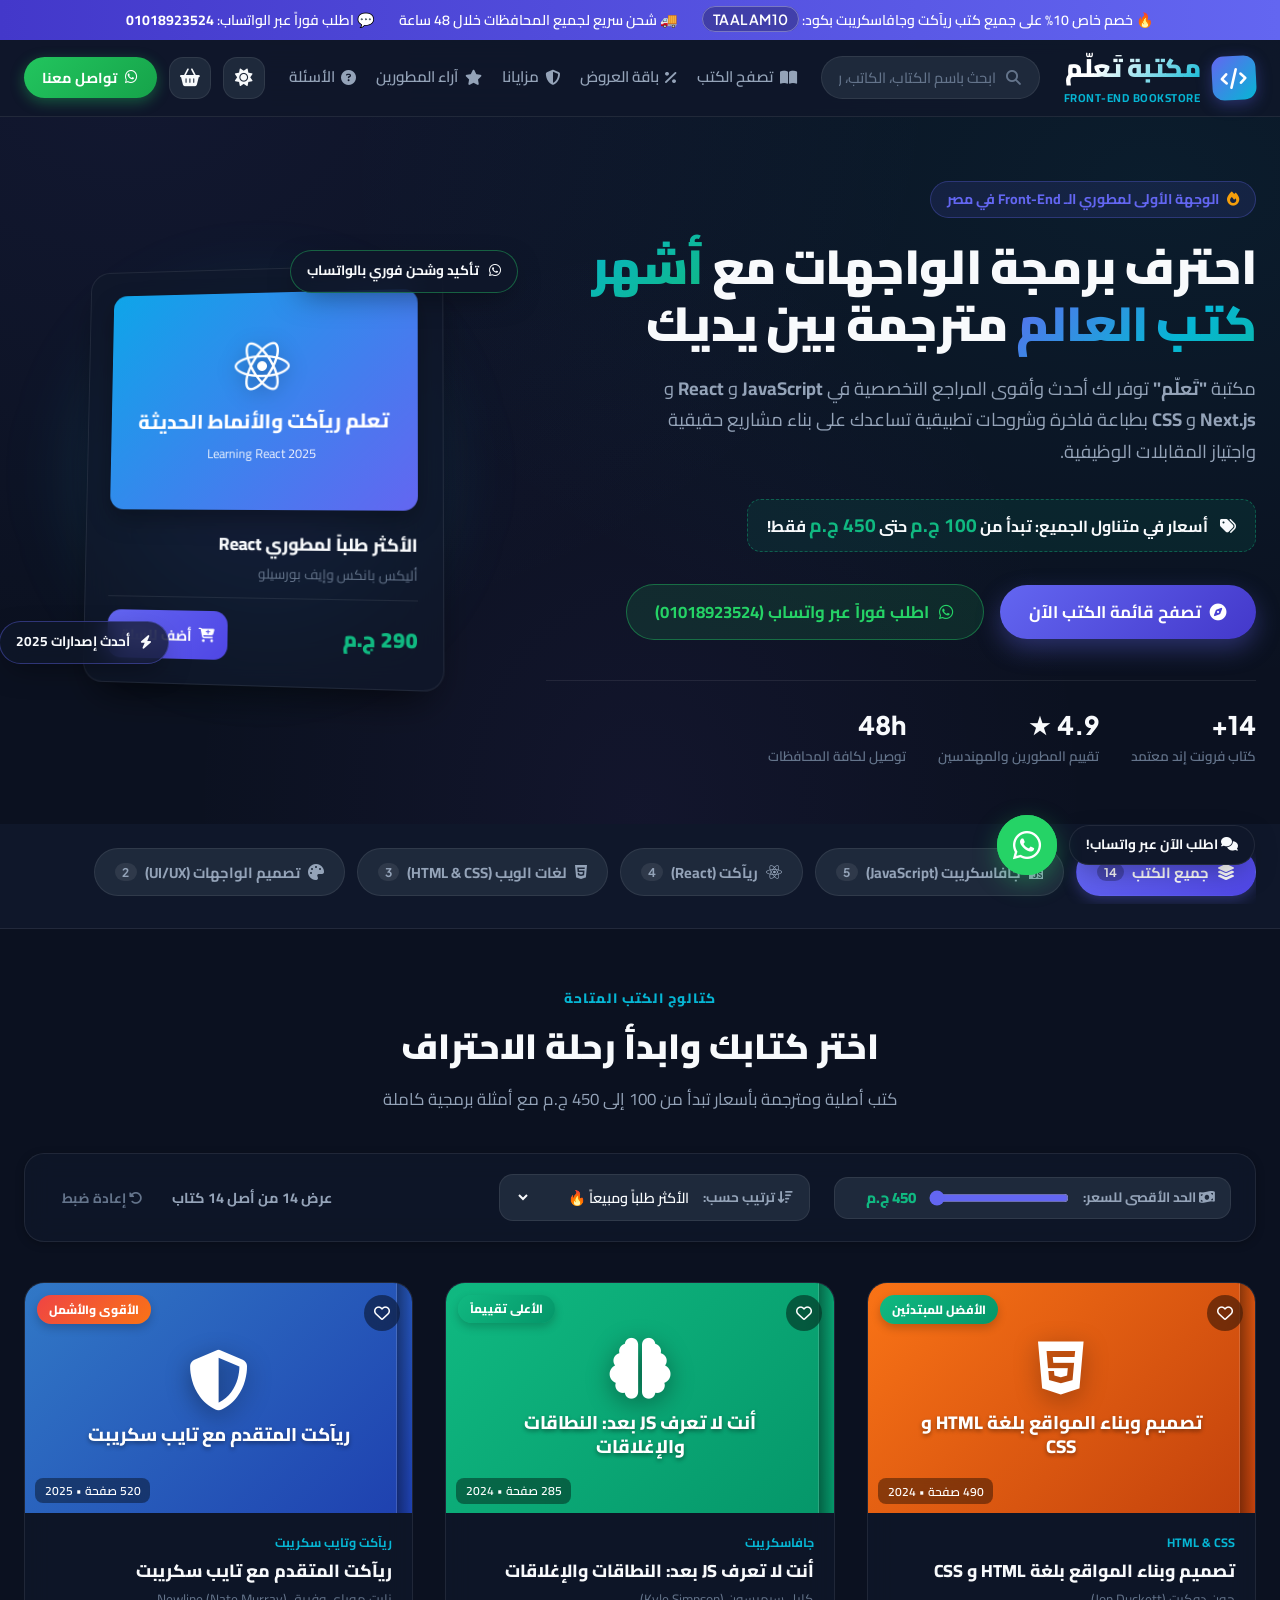
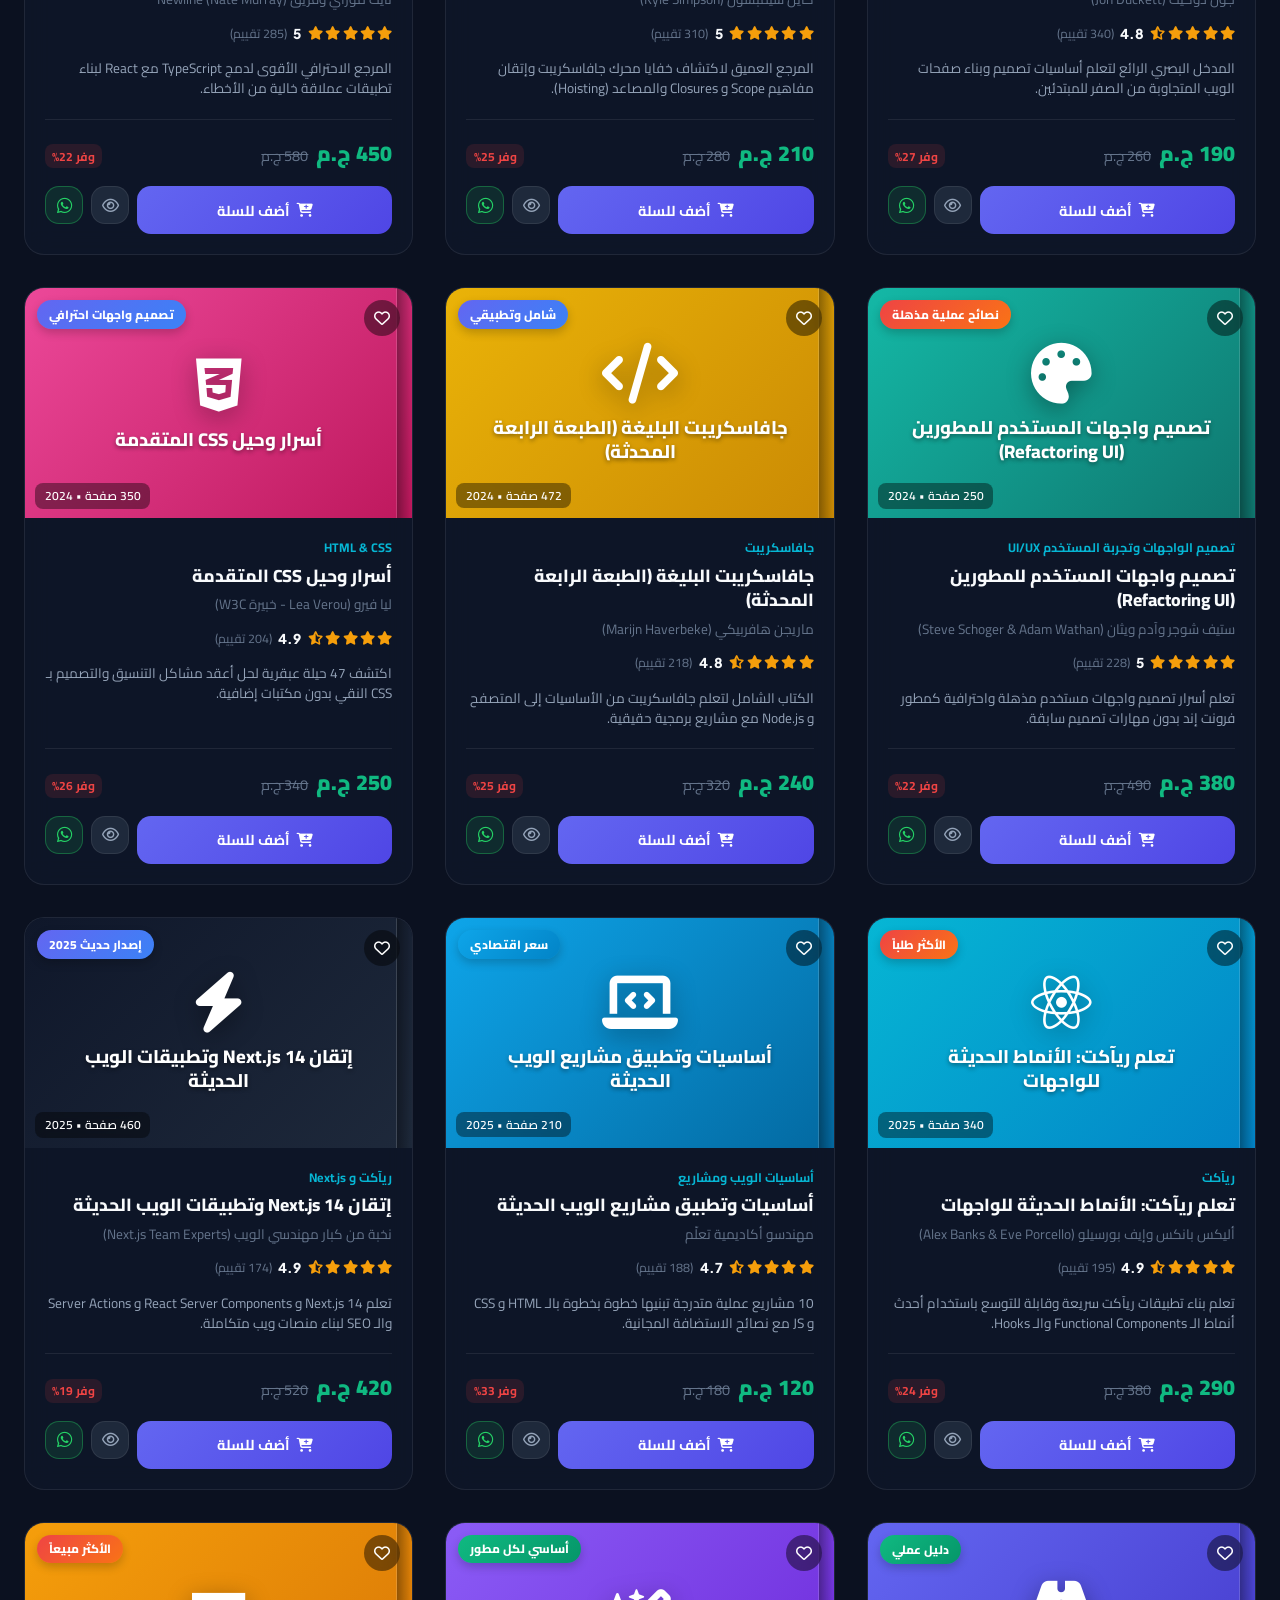
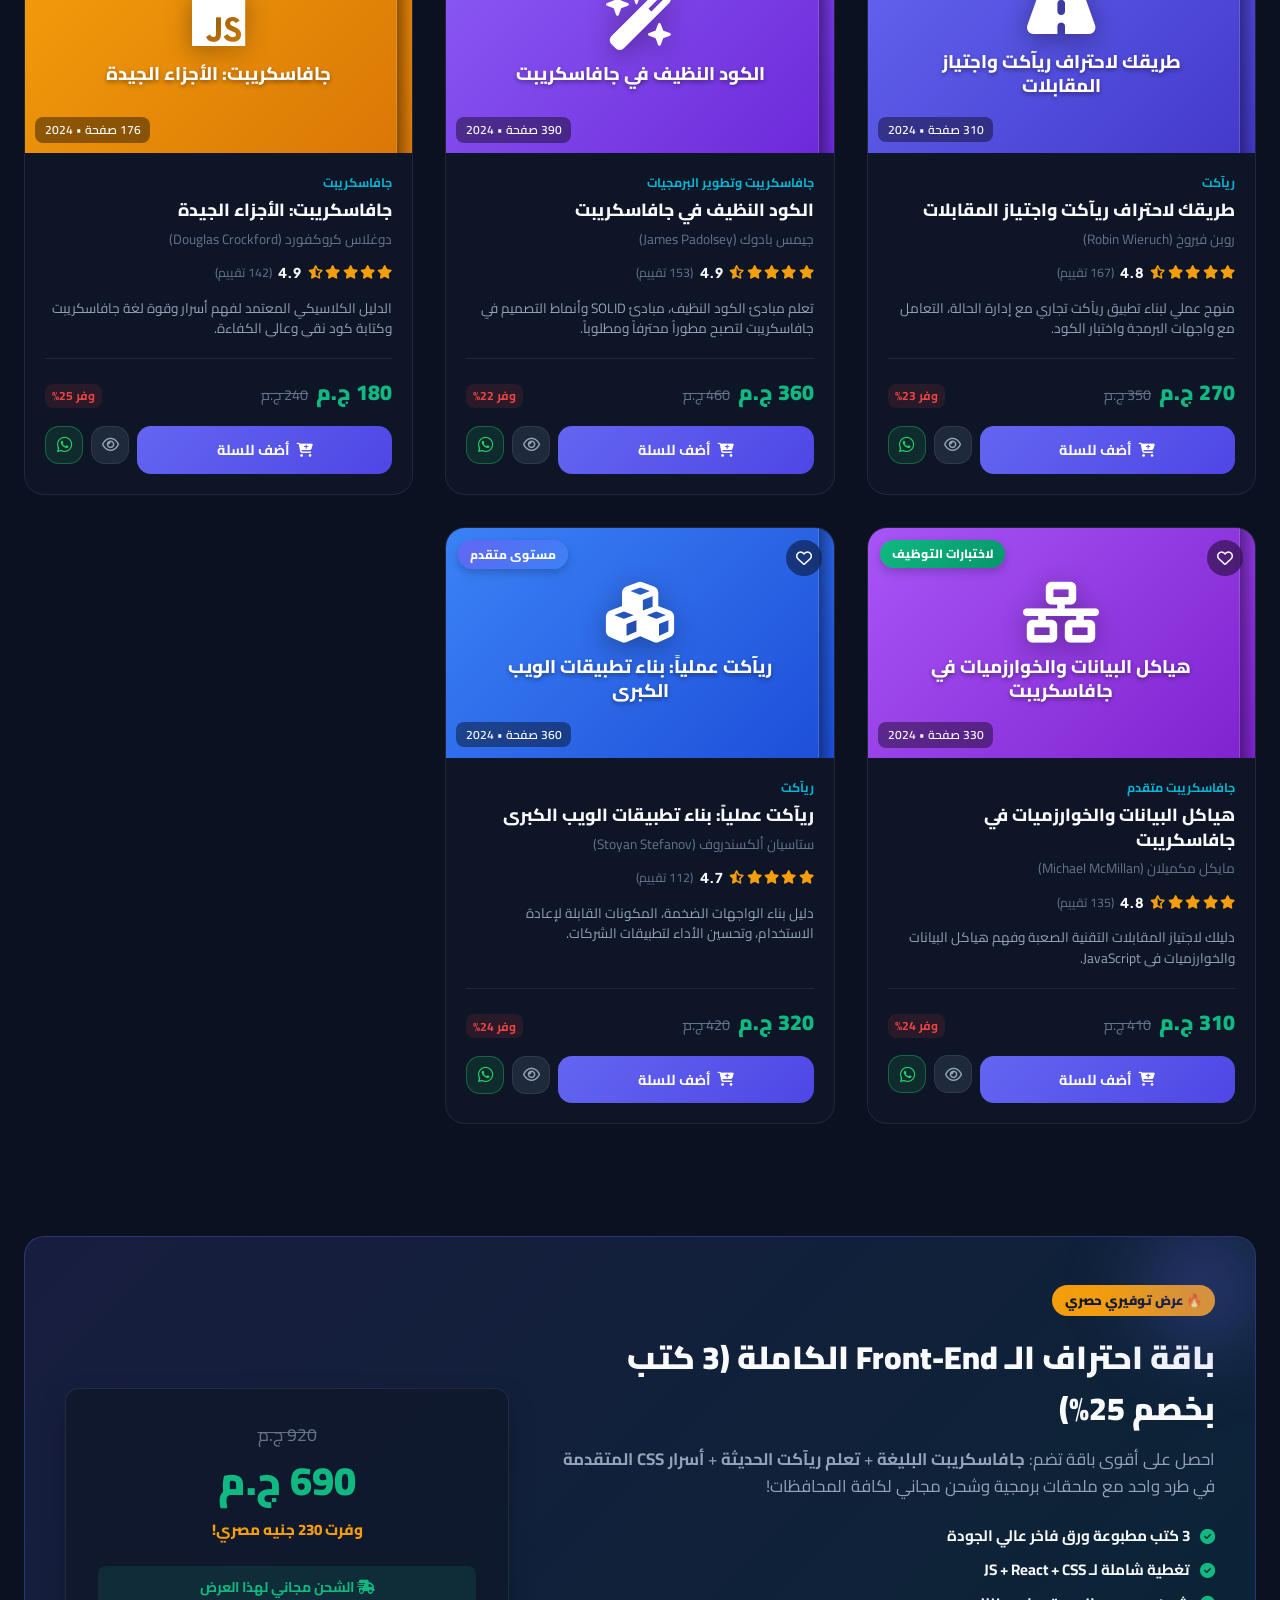
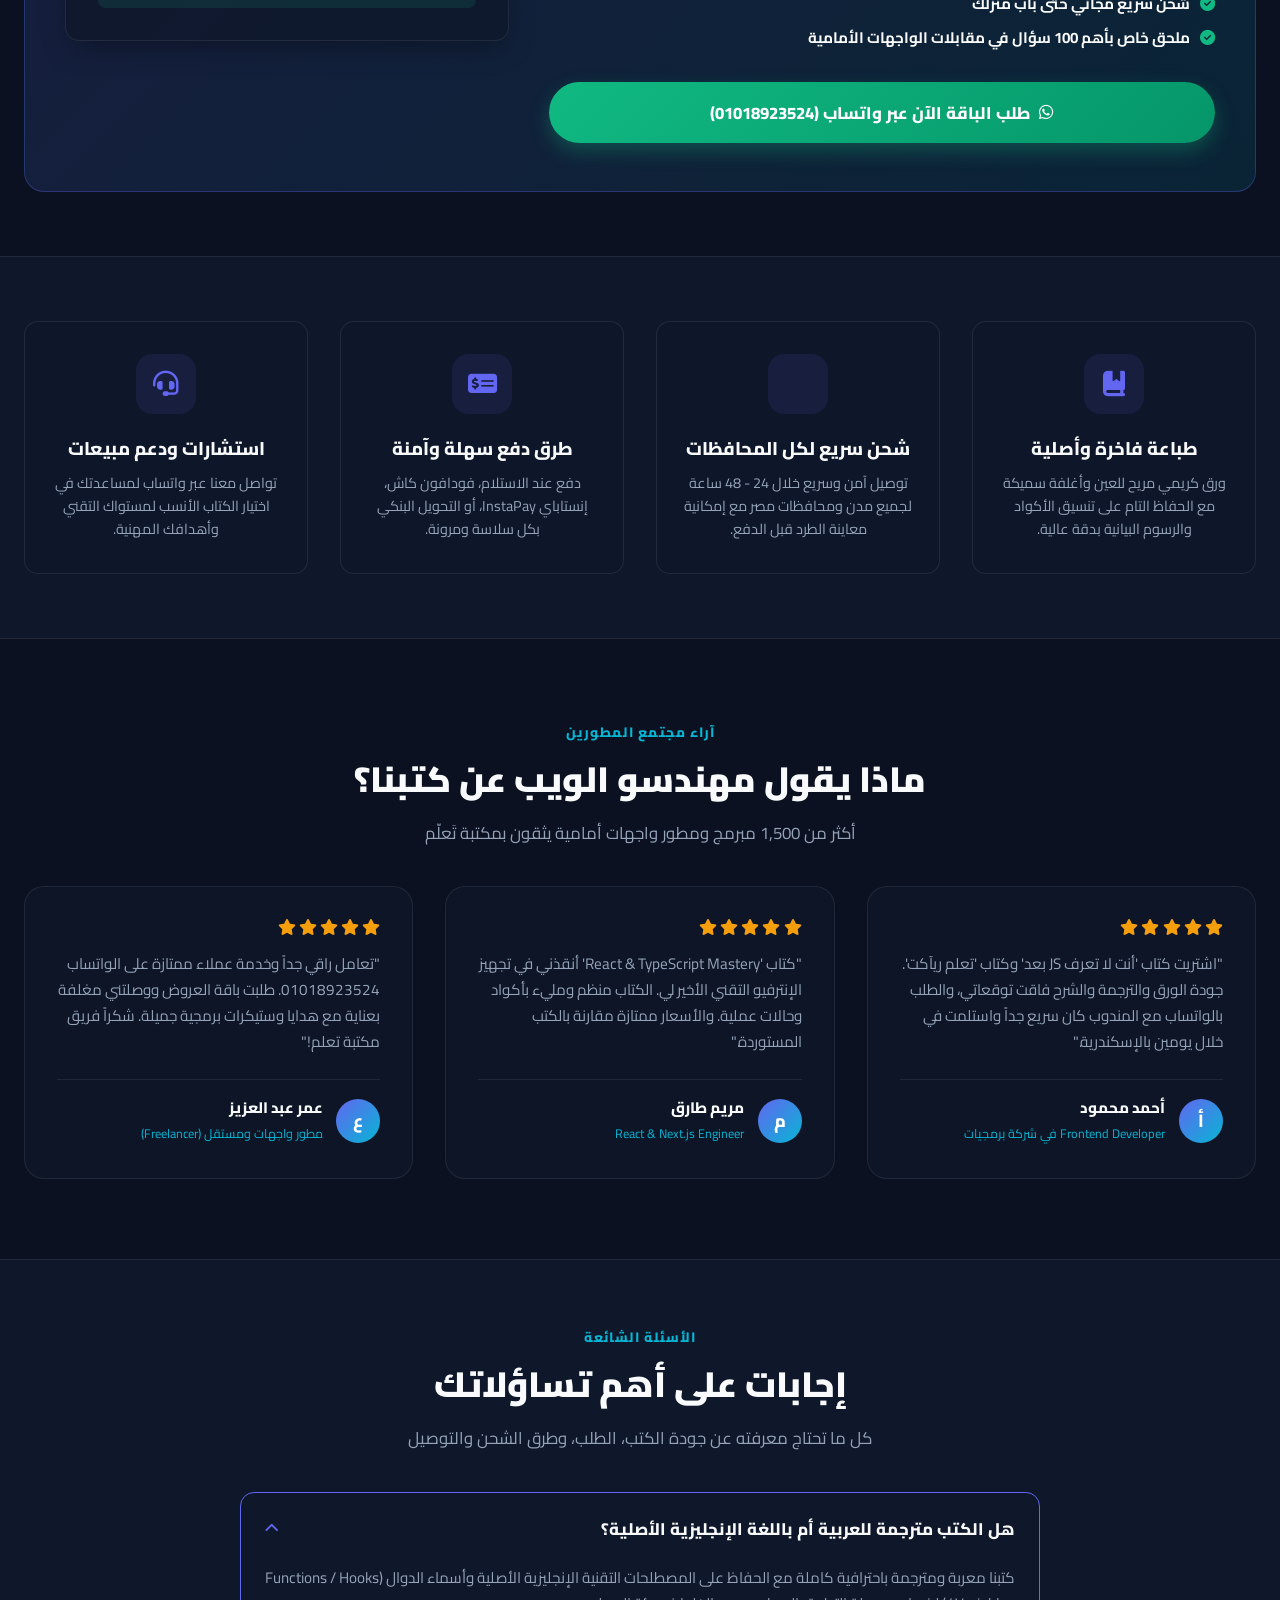
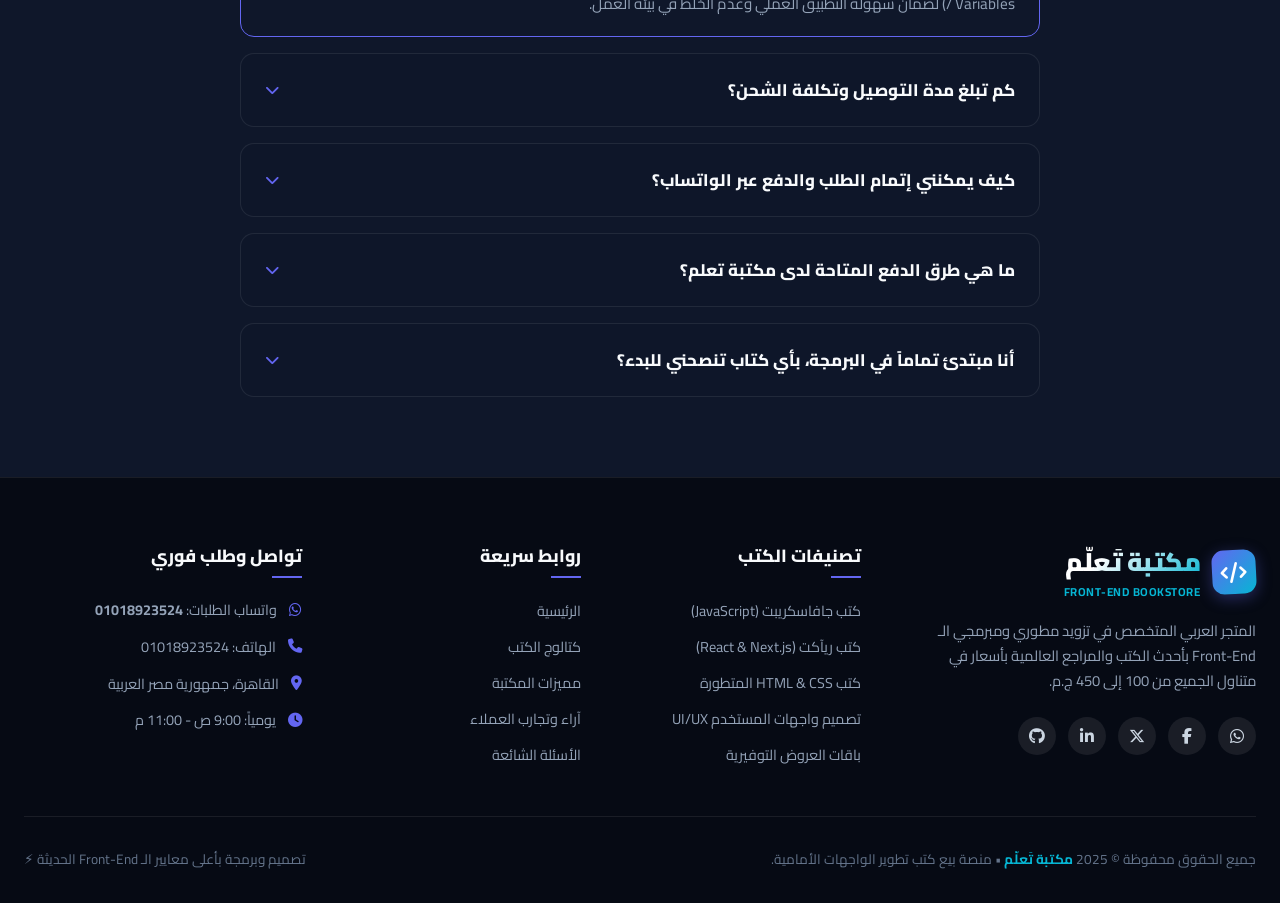
==== commit 4ad0eda6: "Make Taalam Bookstore the primary root website on GitHub Pages" ====
--- a/index.html
+++ b/index.html
@@ -3,604 +3,724 @@
 <head>
   <meta charset="UTF-8">
   <meta name="viewport" content="width=device-width, initial-scale=1.0">
-  <meta name="description" content="كويفي Coife - كافيه ومحمصة قهوة مختصة تقدم أجود أنواع محاصيل الأرابيكا والقهوة المقطرة والمشروبات الباردة والحلويات الطازجة مع خدمة الطلب والحجز عبر واتساب.">
-  <meta name="keywords" content="كافيه, قهوة مختصة, كويفي, Coife, فلات وايت, سبانش لاتيه, V60, قهوة تركي, كولد برو, تشيز كيك سان سباستيان">
-  <meta name="theme-color" content="#291a11">
-
-  <!-- Open Graph Meta Tags for WhatsApp & Social Sharing -->
-  <meta property="og:title" content="">
-  <meta property="og:description" content="فن القهوة المختصة.. في كل رشفة حكاية. اطلب الآن مباشرة عبر واتساب 01018923524">
-  <meta property="og:image" content="images/hero_coffee.jpg">
-  <meta property="og:type" content="website">
-
-  <title>coofe A&K</title>
-
-  <!-- Google Fonts & Stylesheet -->
+  <meta name="description" content="مكتبة تعلّم - أفضل متجر إلكتروني لبيع أشهر كتب تطوير الواجهات الأمامية والـ Front-End وجافاسكريبت وريآكت بأسعار تبدأ من 100 إلى 450 ج.م مع طلب فوري بالواتساب 01018923524.">
+  <meta name="keywords" content="كتب برمجة, كتب فرونت إند, كتب ريآكت, كتب جافاسكريبت, Front-End Books, JavaScript, React, كتب HTML CSS, مكتبة تعلم">
+  <meta name="theme-color" content="#0b1120">
+  
+  <title>مكتبة تَعلّم | لبيع أشهر كتب الـ Front-End و JavaScript و React</title>
+
+  <!-- Google Fonts: Cairo & Plus Jakarta Sans -->
   <link rel="preconnect" href="https://fonts.googleapis.com">
   <link rel="preconnect" href="https://fonts.gstatic.com" crossorigin>
-  <link rel="stylesheet" href="css/style.css">
+  <link href="https://fonts.googleapis.com/css2?family=Cairo:wght@400;600;700;800;900&family=Plus+Jakarta+Sans:wght@500;700;800&display=swap" rel="stylesheet">
+
+  <!-- FontAwesome 6 Icons -->
+  <link rel="stylesheet" href="https://cdnjs.cloudflare.com/ajax/libs/font-awesome/6.5.1/css/all.min.css">
+
+  <!-- Favicon -->
+  <link rel="icon" type="image/svg+xml" href="assets/favicon.svg">
+
+  <!-- Main Stylesheet -->
+  <link rel="stylesheet" href="css/styles.css">
 </head>
 <body>
 
-  <!-- Top Announcement Bar -->
-  <div class="top-bar">
-    <div class="container">
-      <div class="top-bar-info">
-        <div class="top-bar-item">
-          <span>☕</span>
-          <span>نستقبلكم يومياً من <strong>8:00 صباحاً</strong> حتى <strong>1:00 بعد منتصف الليل</strong></span>
-        </div>
-        <div class="top-bar-item">
-          <span>📍</span>
-          <span>أجواء هادئة ومساحات مجهزة للعمل والدراسة</span>
-        </div>
-      </div>
-      <div class="top-bar-actions">
-        <a href="https://wa.me/201018923524" target="_blank" class="top-bar-link">
-          <span>💬</span>
-          <span>واتساب المباشر: <strong>01018923524</strong></span>
+  <!-- ==================== الشريط الإعلاني العلوي ==================== -->
+  <div class="top-announcement-bar">
+    <div class="container">
+      <div class="inner-wrap">
+        <span>🔥 خصم خاص 10% على جميع كتب ريآكت وجافاسكريبت بكود: <span class="promo-badge-pill">TAALAM10</span></span>
+        <span>🚚 شحن سريع لجميع المحافظات خلال 48 ساعة</span>
+        <span>💬 اطلب فوراً عبر الواتساب: <strong>01018923524</strong></span>
+      </div>
+    </div>
+  </div>
+
+  <!-- ==================== الهيدر وشريط التنقل ==================== -->
+  <header class="site-header">
+    <div class="container">
+      <nav class="navbar">
+        <!-- الشعار -->
+        <a href="#hero" class="brand-logo-link">
+          <div class="brand-icon-box">
+            <i class="fa-solid fa-code"></i>
+          </div>
+          <div class="brand-text-wrap">
+            <span class="brand-title">مكتبة تَعلّم</span>
+            <span class="brand-subtitle">Front-End Bookstore</span>
+          </div>
         </a>
-      </div>
+
+        <!-- شريط البحث السريع -->
+        <div class="header-search-bar">
+          <div class="search-input-wrapper">
+            <i class="fa-solid fa-magnifying-glass"></i>
+            <input type="text" class="search-input-field" placeholder="ابحث باسم الكتاب، الكاتب، ريآكت، جافاسكريبت..." aria-label="بحث في الكتب">
+            <button type="button" class="search-clear-btn" title="مسح نص البحث">
+              <i class="fa-solid fa-xmark"></i>
+            </button>
+          </div>
+        </div>
+
+        <!-- الروابط الرئيسية -->
+        <ul class="header-nav-links">
+          <li><a href="#catalog" class="header-nav-link"><i class="fa-solid fa-book-open"></i> تصفح الكتب</a></li>
+          <li><a href="#special-bundle" class="header-nav-link"><i class="fa-solid fa-percent"></i> باقة العروض</a></li>
+          <li><a href="#features" class="header-nav-link"><i class="fa-solid fa-shield-halved"></i> مزايانا</a></li>
+          <li><a href="#reviews" class="header-nav-link"><i class="fa-solid fa-star"></i> آراء المطورين</a></li>
+          <li><a href="#faq" class="header-nav-link"><i class="fa-solid fa-circle-question"></i> الأسئلة</a></li>
+        </ul>
+
+        <!-- الأزرار والإجراءات -->
+        <div class="header-actions-group">
+          <!-- زر الوضع الليلي/النهاري -->
+          <button type="button" class="icon-action-btn" id="theme-toggle-btn" title="تبديل المظهر">
+            <i class="fa-solid fa-sun"></i>
+          </button>
+
+          <!-- زر سلة المشتريات -->
+          <button type="button" class="icon-action-btn" id="header-cart-btn" title="سلة المشتريات">
+            <i class="fa-solid fa-basket-shopping"></i>
+            <span class="badge-count" id="cart-count-badge" style="display: none;">0</span>
+          </button>
+
+          <!-- زر الواتساب المباشر -->
+          <a href="https://wa.me/201018923524?text=مرحباً%20مكتبة%20تعلم،%20أود%20الاستفسار%20عن%20كتب%20الفرونت%20إند%20المتوفرة" target="_blank" class="header-wa-btn">
+            <i class="fa-brands fa-whatsapp"></i>
+            <span>تواصل معنا</span>
+          </a>
+
+          <!-- زر القائمة للهاتف -->
+          <button type="button" class="icon-action-btn mobile-menu-trigger" id="mobile-menu-trigger" title="القائمة">
+            <i class="fa-solid fa-bars"></i>
+          </button>
+        </div>
+      </nav>
+    </div>
+  </header>
+
+  <!-- قسم البحث للأجهزة الصغيرة -->
+  <div id="mobile-search-section" style="display: none; padding: 1rem 1.5rem; background: var(--bg-secondary); border-bottom: 1px solid var(--border-color);">
+    <div class="search-input-wrapper">
+      <i class="fa-solid fa-magnifying-glass"></i>
+      <input type="text" class="search-input-field" placeholder="ابحث باسم الكتاب، الكاتب، ريآكت، جافاسكريبت...">
+      <button type="button" class="search-clear-btn">
+        <i class="fa-solid fa-xmark"></i>
+      </button>
     </div>
   </div>
 
-  <!-- Header / Navigation Bar -->
-  <header class="site-header">
-    <div class="container">
-      <nav class="navbar" aria-label="شريط التنقل الرئيسي">
-        <!-- Brand Logo -->
-        <a href="#home" class="brand-logo">
-          <div class="logo-icon-wrap">☕</div>
-          <div>
-            COIFE
-            <span>كويفي للقهوة المختصة</span>
-          </div>
-        </a>
-
-        <!-- Navigation Links -->
-        <ul class="nav-links">
-          <li><a href="#home" class="nav-link active">الرئيسية</a></li>
-          <li><a href="#menu" class="nav-link">قائمتنا والمنيو</a></li>
-          <li><a href="#craft" class="nav-link">طرق التحضير</a></li>
-          <li><a href="#reserve" class="nav-link">حجز طاولة</a></li>
-          <li><a href="#testimonials" class="nav-link">آراء الزوار</a></li>
-          <li><a href="#location" class="nav-link">الفرع والموقع</a></li>
-        </ul>
-
-        <!-- Nav Action Buttons -->
-        <div class="nav-actions">
-          <!-- Theme Mode Switcher -->
-          <button id="theme-toggle" class="theme-toggle-btn" title="تبديل وضع الألوان (داكن / دافئ)" aria-label="تبديل وضع الألوان">
-            🌙
-          </button>
-
-          <!-- Shopping Cart Drawer Trigger -->
-          <button id="cart-toggle" class="cart-toggle-btn" title="سلة المشروبات" aria-label="سلة المشروبات">
-            🛒
-            <span id="cart-badge-count" class="cart-badge" style="display: none;">0</span>
-          </button>
-
-          <!-- WhatsApp Direct Header CTA -->
-          <a href="https://wa.me/201018923524?text=%D9%85%D8%B1%D8%AD%D8%A8%D8%A7%D9%8B%20%D9%83%D9%88%D9%8A%D9%81%D9%8A%D8%8C%20%D8%A3%D9%88%D8%AF%20%D8%A7%D9%84%D8%B7%D9%84%D8%A8%20%D9%85%D8%A8%D8%A7%D8%B4%D8%B1%D8%A9" target="_blank" class="btn btn-whatsapp btn-sm">
-            <span>💬</span>
-            <span>اطلب واتساب</span>
-          </a>
-
-          <!-- Mobile Hamburger Toggle -->
-          <button class="mobile-menu-btn" aria-label="فتح القائمة">☰</button>
-        </div>
-      </nav>
-    </div>
-  </header>
-
-  <main>
-    <!-- Hero Section -->
-    <section id="home" class="hero-section">
-      <div class="container">
-        <div class="hero-grid">
-          <div class="hero-content">
-            <div class="hero-badge">
-              <span>✨</span>
-              <span>محمصة وكافيه بن أرابيكا مختص 100%</span>
-            </div>
-            <h1 class="hero-title">
-              فن القهوة المختصة..<br>
-              في <span class="highlight">كل رشفة</span> حكاية مميزة
-            </h1>
-            <p class="hero-subtitle">
-              نختار محاصيلنا بعناية فائقة من أفضل مزارع البن في العالم، لنقدم لك استخلاصاً متقناً، ومخبوزات طازجة مخبوزة يومياً بحب في أجواء تمنحك الهدوء والتركيز.
-            </p>
-            
-            <div class="hero-cta-group">
-              <a href="#menu" class="btn btn-primary">
-                <span>📖</span>
-                <span>استكشف المنيو</span>
-              </a>
-              <a href="#reserve" class="btn btn-gold">
-                <span>📅</span>
-                <span>احجز طاولة الآن</span>
-              </a>
-              <a href="https://wa.me/201018923524" target="_blank" class="btn btn-outline">
-                <span>💬</span>
-                <span>01018923524</span>
-              </a>
-            </div>
-
-            <div class="hero-stats">
-              <div class="stat-item">
-                <h4>100%</h4>
-                <p>حبوب أرابيكا نقية</p>
+  <!-- ==================== قسم الهيرو الترويجي ==================== -->
+  <section class="hero-section" id="hero">
+    <div class="container">
+      <div class="hero-grid">
+        <!-- الجانب الأيمن: النصوص والدعوات للإجراء -->
+        <div class="hero-text-content">
+          <div class="hero-tag">
+            <i class="fa-solid fa-fire"></i>
+            <span>الوجهة الأولى لمطوري الـ Front-End في مصر</span>
+          </div>
+
+          <h1 class="hero-main-title">
+            احترف برمجة الواجهات مع
+            <span class="hero-gradient-text">أشهر كتب العالم</span>
+            مترجمة بين يديك
+          </h1>
+
+          <p class="hero-description">
+            مكتبة <strong>"تَعلّم"</strong> توفر لك أحدث وأقوى المراجع التخصصية في <strong>JavaScript</strong> و <strong>React</strong> و <strong>Next.js</strong> و <strong>CSS</strong> بطباعة فاخرة وشروحات تطبيقية تساعدك على بناء مشاريع حقيقية واجتياز المقابلات الوظيفية.
+          </p>
+
+          <div class="hero-price-callout">
+            <i class="fa-solid fa-tags text-emerald-400"></i>
+            <span>أسعار في متناول الجميع: تبدأ من <strong>100 ج.م</strong> حتى <strong>450 ج.م</strong> فقط!</span>
+          </div>
+
+          <div class="hero-buttons-wrap">
+            <a href="#catalog" class="btn-primary-hero">
+              <i class="fa-solid fa-compass"></i>
+              <span>تصفح قائمة الكتب الآن</span>
+            </a>
+            <a href="https://wa.me/201018923524?text=مرحباً%20مكتبة%20تعلم،%20أريد%20الطلب%20مباشرة%20عبر%20الواتساب" target="_blank" class="btn-wa-hero">
+              <i class="fa-brands fa-whatsapp"></i>
+              <span>اطلب فوراً عبر واتساب (01018923524)</span>
+            </a>
+          </div>
+
+          <div class="hero-stats-row">
+            <div class="hero-stat-item">
+              <span class="hero-stat-num">14+</span>
+              <span class="hero-stat-label">كتاب فرونت إند معتمد</span>
+            </div>
+            <div class="hero-stat-item">
+              <span class="hero-stat-num">4.9 ★</span>
+              <span class="hero-stat-label">تقييم المطورين والمهندسين</span>
+            </div>
+            <div class="hero-stat-item">
+              <span class="hero-stat-num">48h</span>
+              <span class="hero-stat-label">توصيل لكافة المحافظات</span>
+            </div>
+          </div>
+        </div>
+
+        <!-- الجانب الأيسر: العرض التفاعلي للكتب -->
+        <div class="hero-visual-showcase">
+          <div class="showcase-glow-circle"></div>
+          
+          <div class="floating-badge fb-1">
+            <i class="fa-brands fa-whatsapp text-emerald-400"></i>
+            <span>تأكيد وشحن فوري بالواتساب</span>
+          </div>
+
+          <div class="hero-floating-card">
+            <div class="hero-book-preview-top">
+              <i class="fa-brands fa-react"></i>
+              <h3>تعلم ريآكت والأنماط الحديثة</h3>
+              <span style="font-size: 0.8rem; opacity: 0.9; margin-top: 0.4rem;">Learning React 2025</span>
+            </div>
+            <div class="hero-floating-card-body">
+              <div class="hfc-title">الأكثر طلباً لمطوري React</div>
+              <div class="hfc-author">أليكس بانكس وإيف بورسيلو</div>
+              <div class="hfc-price-row">
+                <span class="hfc-price">290 ج.م</span>
+                <button type="button" class="btn-add-cart" onclick="window.cartManager.addToCart(4)">
+                  <i class="fa-solid fa-cart-plus"></i> أضف للسلة
+                </button>
               </div>
-              <div class="stat-item">
-                <h4>+25</h4>
-                <p>مشروب وصنف طازج</p>
-              </div>
-              <div class="stat-item">
-                <h4>4.9 ★</h4>
-                <p>تقييم عشاق القهوة</p>
-              </div>
-            </div>
-          </div>
-
-          <div class="hero-visual">
-            <div class="hero-image-wrapper">
-              <img src="images/hero_coffee.jpg" alt="كوب كابتشينو كويفي الفاخر مع حبوب البن المحمصة" loading="eager">
-            </div>
-
-            <!-- Floating Highlights -->
-            <div class="floating-card floating-card-1">
-              <div class="floating-card-icon">⚡</div>
-              <div class="floating-card-info">
-                <h5>تحميص أسبوعي طازج</h5>
-                <p>نوتات غنية وكريما ذهبية</p>
-              </div>
-            </div>
-
-            <div class="floating-card floating-card-2">
-              <div class="floating-card-icon">🏆</div>
-              <div class="floating-card-info">
-                <h5>باريستا محترفون</h5>
-                <p>استخلاص بأعلى المعايير</p>
-              </div>
-            </div>
-          </div>
-        </div>
-      </div>
-    </section>
-
-    <!-- Features Strip -->
-    <section class="features-section">
-      <div class="container">
-        <div class="features-grid">
-          <div class="feature-card">
-            <div class="feature-icon-box">🌱</div>
-            <h3>محاصيل سنجل أورجن</h3>
-            <p>بن إثيوبي، كولومبي، وغواتيمالي منتقى من مزارع معتمدة ومحمص بدرجات دقيقة.</p>
-          </div>
-          <div class="feature-card">
-            <div class="feature-icon-box">⏳</div>
-            <h3>استخلاص يدوي متقن</h3>
-            <p>طرق تحضير مقطرة V60، كيمكس، وكولد برو منقوع 24 ساعة لأعلى صفاء نكهة.</p>
-          </div>
-          <div class="feature-card">
-            <div class="feature-icon-box">🥐</div>
-            <h3>مخبوزات وحلويات يومية</h3>
-            <p>سان سباستيان تشيز كيك وكرواسون فرنسي بالزبدة الطبيعية يخبز طازجاً كل صباح.</p>
-          </div>
-          <div class="feature-card">
-            <div class="feature-icon-box">📲</div>
-            <h3>طلب فوري بالواتساب</h3>
-            <p>اطلب مشروبك مباشرة عبر الرقم <strong>01018923524</strong> للتجهيز المسبق أو التوصيل.</p>
-          </div>
-        </div>
-      </div>
-    </section>
-
-    <!-- Interactive Menu Section -->
-    <section id="menu" class="menu-section">
-      <div class="container">
-        <div class="section-header">
-          <span class="section-tag">قائمتنا المختارة</span>
-          <h2 class="section-title">منيو كويفي للمشروبات والمخبوزات</h2>
-          <p class="section-desc">استمتع بتجربة مذاق لا تُنسى.. اختر مشروبك المفضل وأضفه للسلة أو اطلبه فوراً عبر الواتساب</p>
-        </div>
-
-        <div class="menu-controls">
-          <!-- Search Bar -->
-          <div class="menu-search-bar">
-            <span class="search-icon">🔍</span>
-            <input type="text" id="menu-search" placeholder="ابحث باسم المشروب، النكهة (مثلاً: سبانش لاتيه، V60، كراميل)..." aria-label="بحث في المنيو">
-          </div>
-
-          <!-- Category Buttons -->
-          <div class="category-tabs">
-            <button class="cat-btn active" data-category="all">☕ جميع الأصناف</button>
-            <button class="cat-btn" data-category="hot">🔥 قهوة ساخنة</button>
-            <button class="cat-btn" data-category="cold">❄️ قهوة باردة ومثلجة</button>
-            <button class="cat-btn" data-category="specialty">🧪 تحضير يدوي V60</button>
-            <button class="cat-btn" data-category="dessert">🍰 حلويات ومخبوزات</button>
-            <button class="cat-btn" data-category="beans">🛍️ أكياس حبوب بن</button>
-          </div>
-        </div>
-
-        <!-- Menu Dynamic Grid -->
-        <div id="menu-grid" class="menu-grid">
-          <!-- Populated dynamically by app.js -->
-        </div>
-      </div>
-    </section>
-
-    <!-- Brewing Methods & Craftsmanship -->
-    <section id="craft" class="craft-section">
-      <div class="container">
-        <div class="craft-grid">
-          <div class="craft-details">
-            <span class="section-tag">أسرار الاستخلاص</span>
-            <h2 class="section-title">طرق التحضير اليدوي في كويفي</h2>
-            <p class="section-desc" style="margin-bottom: 25px;">
-              القهوة بالنسبة لنا ليست مجرد مشروب، بل هي علم وفن وتناغم بين درجات حرارة الماء، ونعومة الطحنة، وتوقيت الاستخلاص بالثواني.
-            </p>
-
-            <div class="methods-list">
-              <div class="method-item">
-                <div class="method-icon">💧</div>
-                <div class="method-details">
-                  <h4>طريقة الترشيح V60</h4>
-                  <p>تمنحك كوباً نقياً جداً مع إبراز الإيحاءات الفاكهية والزهرية للبن الإثيوبي.</p>
-                </div>
-              </div>
-
-              <div class="method-item">
-                <div class="method-icon">☕</div>
-                <div class="method-details">
-                  <h4>إسبريسو الضغط العالي 9 بار</h4>
-                  <p>استخلاص غني ومركز مع طبقة كريما مخملية ذهبية لكافة مشروبات الحليب الساخنة والباردة.</p>
-                </div>
-              </div>
-
-              <div class="method-item">
-                <div class="method-icon">🧊</div>
-                <div class="method-details">
-                  <h4>التقطير البارد 24 ساعة (Cold Brew)</h4>
-                  <p>نقع بطيء بالماء البارد يعطيك قهوة ناعمة منعدمة الحموضة ومليئة بالطاقة والانتعاش.</p>
-                </div>
-              </div>
-            </div>
-          </div>
-
-          <div class="craft-image-grid">
-            <div class="craft-img-box">
-              <img src="images/pourover_v60.jpg" alt="تحضير قهوة V60 يدوي في كويفي">
-            </div>
-            <div class="craft-img-box">
-              <img src="images/espresso_shot.jpg" alt="استخلاص إسبريسو بكريما ذهبية">
-            </div>
-          </div>
-        </div>
-      </div>
-    </section>
-
-    <!-- Table Reservation Section -->
-    <section id="reserve" class="reservation-section">
-      <div class="container">
-        <div class="reservation-card">
-          <span class="section-tag" style="display: block; width: fit-content; margin: 0 auto 12px; background: rgba(207, 161, 118, 0.2);">احجز مكانك مسبقاً</span>
-          <h2>احجز طاولة أو ركن العمل والدراسة</h2>
-          <p class="res-desc">استمتع بجلسات هادئة، إنترنت فائق السرعة، ومشروبات مميزة لك ولأصدقائك أو فريق عملك</p>
-
-          <form id="reservation-form" class="res-form">
-            <div class="form-group">
-              <label for="res-name">الاسم الكريم *</label>
-              <input type="text" id="res-name" class="form-control" placeholder="اكتب اسمك هنا" required>
-            </div>
-
-            <div class="form-group">
-              <label for="res-phone">رقم الهاتف / الواتساب *</label>
-              <input type="tel" id="res-phone" class="form-control" placeholder="010XXXXXXXX" required>
-            </div>
-
-            <div class="form-group">
-              <label for="res-date">تاريخ الحجز *</label>
-              <input type="date" id="res-date" class="form-control" required>
-            </div>
-
-            <div class="form-group">
-              <label for="res-time">الوقت المطلوب *</label>
-              <input type="time" id="res-time" class="form-control" required>
-            </div>
-
-            <div class="form-group">
-              <label for="res-guests">عدد الأفراد *</label>
-              <select id="res-guests" class="form-control">
-                <option value="شخص واحد">شخص واحد (مساحة عمل فردية)</option>
-                <option value="شخصين" selected>شخصين</option>
-                <option value="3 - 4 أشخاص">3 - 4 أشخاص</option>
-                <option value="5 - 8 أشخاص">5 - 8 أشخاص (جلسة جماعية)</option>
-                <option value="أكثر من 8 أشخاص">أكثر من 8 أشخاص (حجز قاعة/ركن كامل)</option>
+            </div>
+          </div>
+
+          <div class="floating-badge fb-2">
+            <i class="fa-solid fa-bolt text-indigo-400"></i>
+            <span>أحدث إصدارات 2025</span>
+          </div>
+        </div>
+      </div>
+    </div>
+  </section>  <!-- ==================== شريط تصنيفات الكتب السريع ==================== -->
+  <section class="categories-bar-section">
+    <div class="container">
+      <div class="categories-scroll-wrap" id="categories-pills-container">
+        <!-- يتم رسم التصنيفات ديناميكياً من JavaScript -->
+      </div>
+    </div>
+  </section>
+
+  <!-- ==================== قسم متجر الكتب والفلترة ==================== -->
+  <section class="catalog-section" id="catalog">
+    <div class="container">
+      <div class="section-header-block">
+        <span class="section-tag">كتالوج الكتب المتاحة</span>
+        <h2 class="section-title">اختر كتابك وابدأ رحلة الاحتراف</h2>
+        <p class="section-subtitle">كتب أصلية ومترجمة بأسعار تبدأ من 100 إلى 450 ج.م مع أمثلة برمجية كاملة</p>
+      </div>
+
+      <!-- لوحة التحكم بالفلاتر والفرز -->
+      <div class="filter-controls-panel">
+        <div class="filter-left-tools">
+          <!-- فلتر شريط السعر -->
+          <div class="price-filter-box">
+            <label for="price-filter-slider"><i class="fa-solid fa-money-bill-wave text-emerald-400"></i> الحد الأقصى للسعر:</label>
+            <input type="range" id="price-filter-slider" class="price-slider-input" min="100" max="450" step="10" value="450">
+            <span class="price-slider-value" id="price-filter-display">450 ج.م</span>
+          </div>
+
+          <!-- قائمة الفرز والترتيب -->
+          <div class="sort-select-box">
+            <label for="sort-select"><i class="fa-solid fa-arrow-down-wide-short text-indigo-400"></i> ترتيب حسب:</label>
+            <select id="sort-select">
+              <option value="popular">الأكثر طلباً ومبيعاً 🔥</option>
+              <option value="price-asc">السعر: من الأقل للأعلى 💵</option>
+              <option value="price-desc">السعر: من الأعلى للأقل 💎</option>
+              <option value="rating">أعلى تقييم ⭐</option>
+              <option value="newest">الأحدث إصداراً 2025 ⚡</option>
+            </select>
+          </div>
+        </div>
+
+        <div class="filter-right-tools">
+          <span class="results-count-text" id="results-count-text">عرض 14 كتاب</span>
+          <button type="button" class="reset-filter-btn" onclick="resetAllFilters()" title="إعادة ضبط الفلاتر">
+            <i class="fa-solid fa-rotate-left"></i> إعادة ضبط
+          </button>
+        </div>
+      </div>
+
+      <!-- شبكة بطاقات الكتب -->
+      <div class="books-grid" id="books-grid-container">
+        <!-- يتم رسم بطاقات الكتب ديناميكياً من JavaScript -->
+      </div>
+    </div>
+  </section>
+
+  <!-- ==================== قسم باقة العروض الخاصة ==================== -->
+  <section class="bundle-banner-section" id="special-bundle">
+    <div class="container">
+      <div class="bundle-box">
+        <div class="bundle-info-side">
+          <span class="bundle-tag">🔥 عرض توفيري حصري</span>
+          <h3 class="bundle-title">باقة احتراف الـ Front-End الكاملة (3 كتب بخصم 25%)</h3>
+          <p class="bundle-desc">
+            احصل على أقوى باقة تضم: <strong>جافاسكريبت البليغة</strong> + <strong>تعلم ريآكت الحديثة</strong> + <strong>أسرار CSS المتقدمة</strong> في طرد واحد مع ملحقات برمجية وشحن مجاني لكافة المحافظات!
+          </p>
+
+          <ul class="bundle-perks">
+            <li><i class="fa-solid fa-circle-check"></i> 3 كتب مطبوعة ورق فاخر عالي الجودة</li>
+            <li><i class="fa-solid fa-circle-check"></i> تغطية شاملة لـ JS + React + CSS</li>
+            <li><i class="fa-solid fa-circle-check"></i> شحن سريع مجاني حتى باب منزلك</li>
+            <li><i class="fa-solid fa-circle-check"></i> ملحق خاص بأهم 100 سؤال في مقابلات الواجهات الأمامية</li>
+          </ul>
+
+          <button type="button" class="btn-order-bundle" onclick="orderSpecialBundle()">
+            <i class="fa-brands fa-whatsapp"></i>
+            <span>طلب الباقة الآن عبر واتساب (01018923524)</span>
+          </button>
+        </div>
+
+        <div class="bundle-card-display">
+          <div class="bundle-price-wrap">
+            <span class="bundle-old-price">920 ج.م</span>
+            <span class="bundle-current-price">690 ج.م</span>
+            <div style="color: var(--accent-amber); font-weight: 800; font-size: 0.95rem; margin-top: 0.3rem;">وفرت 230 جنيه مصري!</div>
+          </div>
+          <div style="background: rgba(16, 185, 129, 0.12); padding: 0.6rem; border-radius: var(--radius-sm); color: var(--accent-emerald); font-weight: 700; font-size: 0.88rem;">
+            <i class="fa-solid fa-truck-fast"></i> الشحن مجاني لهذا العرض
+          </div>
+        </div>
+      </div>
+    </div>
+  </section>
+
+  <!-- ==================== قسم مميزات مكتبة تعلم ==================== -->
+  <section class="features-section" id="features">
+    <div class="container">
+      <div class="features-grid">
+        <div class="feature-card">
+          <div class="feature-icon-wrap">
+            <i class="fa-solid fa-book-bookmark"></i>
+          </div>
+          <h4>طباعة فاخرة وأصلية</h4>
+          <p>ورق كريمي مريح للعين وأغلفة سميكة مع الحفاظ التام على تنسيق الأكواد والرسوم البيانية بدقة عالية.</p>
+        </div>
+
+        <div class="feature-card">
+          <div class="feature-icon-wrap">
+            <i class="fa-solid fa-truck-bolt"></i>
+          </div>
+          <h4>شحن سريع لكل المحافظات</h4>
+          <p>توصيل آمن وسريع خلال 24 - 48 ساعة لجميع مدن ومحافظات مصر مع إمكانية معاينة الطرد قبل الدفع.</p>
+        </div>
+
+        <div class="feature-card">
+          <div class="feature-icon-wrap">
+            <i class="fa-solid fa-money-check-dollar"></i>
+          </div>
+          <h4>طرق دفع سهلة وآمنة</h4>
+          <p>دفع عند الاستلام، فودافون كاش، إنستاباي InstaPay، أو التحويل البنكي بكل سلاسة ومرونة.</p>
+        </div>
+
+        <div class="feature-card">
+          <div class="feature-icon-wrap">
+            <i class="fa-solid fa-headset"></i>
+          </div>
+          <h4>استشارات ودعم مبيعات</h4>
+          <p>تواصل معنا عبر واتساب لمساعدتك في اختيار الكتاب الأنسب لمستواك التقني وأهدافك المهنية.</p>
+        </div>
+      </div>
+    </div>
+  </section>
+
+  <!-- ==================== قسم آراء وتقييمات المطورين ==================== -->
+  <section class="reviews-section" id="reviews">
+    <div class="container">
+      <div class="section-header-block">
+        <span class="section-tag">آراء مجتمع المطورين</span>
+        <h2 class="section-title">ماذا يقول مهندسو الويب عن كتبنا؟</h2>
+        <p class="section-subtitle">أكثر من 1,500 مبرمج ومطور واجهات أمامية يثقون بمكتبة تَعلّم</p>
+      </div>
+
+      <div class="reviews-grid">
+        <div class="review-card">
+          <div class="review-stars">
+            <i class="fa-solid fa-star"></i><i class="fa-solid fa-star"></i><i class="fa-solid fa-star"></i><i class="fa-solid fa-star"></i><i class="fa-solid fa-star"></i>
+          </div>
+          <p class="review-text">
+            "اشتريت كتاب 'أنت لا تعرف JS بعد' وكتاب 'تعلم ريآكت'. جودة الورق والترجمة والشرح فاقت توقعاتي، والطلب بالواتساب مع المندوب كان سريع جداً واستلمت في خلال يومين بالإسكندرية."
+          </p>
+          <div class="review-user-info">
+            <div class="review-avatar">أ</div>
+            <div class="review-user-details">
+              <h5>أحمد محمود</h5>
+              <span>Frontend Developer في شركة برمجيات</span>
+            </div>
+          </div>
+        </div>
+
+        <div class="review-card">
+          <div class="review-stars">
+            <i class="fa-solid fa-star"></i><i class="fa-solid fa-star"></i><i class="fa-solid fa-star"></i><i class="fa-solid fa-star"></i><i class="fa-solid fa-star"></i>
+          </div>
+          <p class="review-text">
+            "كتاب 'React & TypeScript Mastery' أنقذني في تجهيز الإنترفيو التقني الأخير لي. الكتاب منظم ومليء بأكواد وحالات عملية. والأسعار ممتازة مقارنة بالكتب المستوردة."
+          </p>
+          <div class="review-user-info">
+            <div class="review-avatar">م</div>
+            <div class="review-user-details">
+              <h5>مريم طارق</h5>
+              <span>React & Next.js Engineer</span>
+            </div>
+          </div>
+        </div>
+
+        <div class="review-card">
+          <div class="review-stars">
+            <i class="fa-solid fa-star"></i><i class="fa-solid fa-star"></i><i class="fa-solid fa-star"></i><i class="fa-solid fa-star"></i><i class="fa-solid fa-star"></i>
+          </div>
+          <p class="review-text">
+            "تعامل راقي جداً وخدمة عملاء ممتازة على الواتساب 01018923524. طلبت باقة العروض ووصلتني مغلفة بعناية مع هدايا وستيكرات برمجية جميلة. شكراً فريق مكتبة تعلم!"
+          </p>
+          <div class="review-user-info">
+            <div class="review-avatar">ع</div>
+            <div class="review-user-details">
+              <h5>عمر عبد العزيز</h5>
+              <span>مطور واجهات ومستقل (Freelancer)</span>
+            </div>
+          </div>
+        </div>
+      </div>
+    </div>
+  </section>  <!-- ==================== قسم الأسئلة الشائعة ==================== -->
+  <section class="faq-section" id="faq">
+    <div class="container">
+      <div class="section-header-block">
+        <span class="section-tag">الأسئلة الشائعة</span>
+        <h2 class="section-title">إجابات على أهم تساؤلاتك</h2>
+        <p class="section-subtitle">كل ما تحتاج معرفته عن جودة الكتب، الطلب، وطرق الشحن والتوصيل</p>
+      </div>
+
+      <div class="faq-accordion-wrap">
+        <div class="faq-item active">
+          <button type="button" class="faq-question-btn">
+            <span>هل الكتب مترجمة للعربية أم باللغة الإنجليزية الأصلية؟</span>
+            <i class="fa-solid fa-chevron-down faq-icon-arrow"></i>
+          </button>
+          <div class="faq-answer-content">
+            كتبنا معربة ومترجمة باحترافية كاملة مع الحفاظ على المصطلحات التقنية الإنجليزية الأصلية وأسماء الدوال (Functions / Hooks / Variables) لضمان سهولة التطبيق العملي وعدم الخلط في بيئة العمل.
+          </div>
+        </div>
+
+        <div class="faq-item">
+          <button type="button" class="faq-question-btn">
+            <span>كم تبلغ مدة التوصيل وتكلفة الشحن؟</span>
+            <i class="fa-solid fa-chevron-down faq-icon-arrow"></i>
+          </button>
+          <div class="faq-answer-content">
+            التوصيل يستغرق من 24 إلى 48 ساعة كحد أقصى لجميع محافظات جمهورية مصر العربية. تكلفة الشحن ثابتة 35 ج.م، ويكون الشحن مجانياً تماماً لأي طلب بقيمة 600 ج.م أو أكثر، أو عند طلب باقة العروض التوفيرية.
+          </div>
+        </div>
+
+        <div class="faq-item">
+          <button type="button" class="faq-question-btn">
+            <span>كيف يمكنني إتمام الطلب والدفع عبر الواتساب؟</span>
+            <i class="fa-solid fa-chevron-down faq-icon-arrow"></i>
+          </button>
+          <div class="faq-answer-content">
+            بكل بساطة! يمكنك إضافة الكتب التي ترغب بها إلى سلة المشتريات والضغط على "إتمام الطلب عبر واتساب"، وسيقوم الموقع بتوليد رسالة منسقة بالكتب وإجمالي السعر، وتوجيهك مباشرة لمحادثة الواتساب على الرقم <strong>01018923524</strong> لتأكيد العنوان وموعد الاستلام.
+          </div>
+        </div>
+
+        <div class="faq-item">
+          <button type="button" class="faq-question-btn">
+            <span>ما هي طرق الدفع المتاحة لدى مكتبة تعلم؟</span>
+            <i class="fa-solid fa-chevron-down faq-icon-arrow"></i>
+          </button>
+          <div class="faq-answer-content">
+            نوفر لك كافة الطرق المرنة: الدفع نقداً عند استلام ومعاينة الطرد (Cash on Delivery)، الدفع عبر المحافظ الإلكترونية مثل فودافون كاش، الدفع الفوري عبر تطبيق إنستاباي InstaPay، أو التحويل البنكي.
+          </div>
+        </div>
+
+        <div class="faq-item">
+          <button type="button" class="faq-question-btn">
+            <span>أنا مبتدئ تماماً في البرمجة، بأي كتاب تنصحني للبدء؟</span>
+            <i class="fa-solid fa-chevron-down faq-icon-arrow"></i>
+          </button>
+          <div class="faq-answer-content">
+            ننصحك بالبدء بكتاب <strong>"تصميم وبناء المواقع HTML & CSS" (190 ج.م)</strong> ثم الانتقال إلى <strong>"جافاسكريبت البليغة" (240 ج.م)</strong> أو كتاب <strong>"أساسيات مشاريع الويب للمبتدئين" (120 ج.م)</strong>. كما يمكنك مراسلتنا بالواتساب وسيسعد فريقنا بتقديم نصيحة مخصصة لك.
+          </div>
+        </div>
+      </div>
+    </div>
+  </section>
+
+  <!-- ==================== الفوتر ==================== -->
+  <footer class="site-footer">
+    <div class="container">
+      <div class="footer-top-grid">
+        <div class="footer-col footer-brand-summary">
+          <div class="brand-logo-link" style="margin-bottom: 0.5rem;">
+            <div class="brand-icon-box">
+              <i class="fa-solid fa-code"></i>
+            </div>
+            <div class="brand-text-wrap">
+              <span class="brand-title">مكتبة تَعلّم</span>
+              <span class="brand-subtitle">Front-End Bookstore</span>
+            </div>
+          </div>
+          <p>
+            المتجر العربي المتخصص في تزويد مطوري ومبرمجي الـ Front-End بأحدث الكتب والمراجع العالمية بأسعار في متناول الجميع من 100 إلى 450 ج.م.
+          </p>
+          <div class="footer-social-links">
+            <a href="https://wa.me/201018923524" target="_blank" class="footer-social-btn" title="واتساب"><i class="fa-brands fa-whatsapp"></i></a>
+            <a href="#" class="footer-social-btn" title="فيسبوك"><i class="fa-brands fa-facebook-f"></i></a>
+            <a href="#" class="footer-social-btn" title="تويتر X"><i class="fa-brands fa-x-twitter"></i></a>
+            <a href="#" class="footer-social-btn" title="لينكد إن"><i class="fa-brands fa-linkedin-in"></i></a>
+            <a href="#" class="footer-social-btn" title="جيت هاب"><i class="fa-brands fa-github"></i></a>
+          </div>
+        </div>
+
+        <div class="footer-col">
+          <h4>تصنيفات الكتب</h4>
+          <ul class="footer-links-list">
+            <li><a href="#catalog" onclick="AppState.selectedCategory='javascript'; renderCategoryPills(); applyFilters();">كتب جافاسكريبت (JavaScript)</a></li>
+            <li><a href="#catalog" onclick="AppState.selectedCategory='react'; renderCategoryPills(); applyFilters();">كتب ريآكت (React & Next.js)</a></li>
+            <li><a href="#catalog" onclick="AppState.selectedCategory='htmlcss'; renderCategoryPills(); applyFilters();">كتب HTML & CSS المتطورة</a></li>
+            <li><a href="#catalog" onclick="AppState.selectedCategory='uiux'; renderCategoryPills(); applyFilters();">تصميم واجهات المستخدم UI/UX</a></li>
+            <li><a href="#special-bundle">باقات العروض التوفيرية</a></li>
+          </ul>
+        </div>
+
+        <div class="footer-col">
+          <h4>روابط سريعة</h4>
+          <ul class="footer-links-list">
+            <li><a href="#hero">الرئيسية</a></li>
+            <li><a href="#catalog">كتالوج الكتب</a></li>
+            <li><a href="#features">مميزات المكتبة</a></li>
+            <li><a href="#reviews">آراء وتجارب العملاء</a></li>
+            <li><a href="#faq">الأسئلة الشائعة</a></li>
+          </ul>
+        </div>
+
+        <div class="footer-col">
+          <h4>تواصل وطلب فوري</h4>
+          <ul class="footer-contact-items">
+            <li>
+              <i class="fa-brands fa-whatsapp text-emerald-400"></i>
+              <span>واتساب الطلبات: <strong>01018923524</strong></span>
+            </li>
+            <li>
+              <i class="fa-solid fa-phone"></i>
+              <span>الهاتف: 01018923524</span>
+            </li>
+            <li>
+              <i class="fa-solid fa-location-dot"></i>
+              <span>القاهرة، جمهورية مصر العربية</span>
+            </li>
+            <li>
+              <i class="fa-solid fa-clock"></i>
+              <span>يومياً: 9:00 ص - 11:00 م</span>
+            </li>
+          </ul>
+        </div>
+      </div>
+
+      <div class="footer-bottom-bar">
+        <div>
+          جميع الحقوق محفوظة &copy; 2025 <strong>مكتبة تَعلّم</strong> • منصة بيع كتب تطوير الواجهات الأمامية.
+        </div>
+        <div>
+          تصميم وبرمجة بأعلى معايير الـ Front-End الحديثة ⚡
+        </div>
+      </div>
+    </div>
+  </footer>
+
+  <!-- ==================== سلة المشتريات المنزلقة (Cart Drawer) ==================== -->
+  <div class="cart-drawer-overlay" id="cart-drawer-overlay">
+    <div class="cart-drawer" id="cart-drawer">
+      <div class="cart-drawer-header">
+        <div class="cart-drawer-title-wrap">
+          <i class="fa-solid fa-basket-shopping text-indigo-400"></i>
+          <span>سلة مشترياتك</span>
+        </div>
+        <button type="button" class="cart-close-btn" id="cart-drawer-close-btn" title="إغلاق السلة">
+          <i class="fa-solid fa-xmark"></i>
+        </button>
+      </div>
+
+      <!-- شريط الشحن المجاني -->
+      <div class="free-shipping-box-container" id="free-shipping-progress-box"></div>
+
+      <!-- قائمة الكتب بالسلة -->
+      <div class="cart-drawer-items-list" id="cart-drawer-items"></div>
+
+      <!-- حالة السلة فارغة -->
+      <div class="cart-drawer-empty-state" id="cart-drawer-empty">
+        <i class="fa-solid fa-basket-shopping"></i>
+        <h4>سلة مشترياتك فارغة حالياً</h4>
+        <p>تصفح كتب ريآكت وجافاسكريبت وأضف مراجعك المفضلة لبدء التعلم.</p>
+        <button type="button" class="btn-primary-hero" style="margin-top: 1.5rem;" onclick="toggleCartDrawer(false)">
+          <i class="fa-solid fa-book"></i>
+          <span>تصفح الكتب الآن</span>
+        </button>
+      </div>
+
+      <!-- ملخص السلة والدفع -->
+      <div class="cart-drawer-footer" id="cart-drawer-summary" style="display: none;">
+        <!-- كود الخصم -->
+        <div class="promo-code-wrap">
+          <form id="promo-form" class="promo-form-group">
+            <input type="text" id="promo-code-input" class="promo-input" placeholder="كود الخصم (مثال: TAALAM10)">
+            <button type="submit" class="promo-apply-btn">تطبيق</button>
+          </form>
+          <div id="applied-promo-tag" style="display: none;"></div>
+        </div>
+
+        <div class="cart-summary-rows">
+          <div class="cart-summary-row">
+            <span>المجموع الفرعي:</span>
+            <span id="cart-summary-subtotal">0 ج.م</span>
+          </div>
+          <div class="cart-summary-row" id="cart-summary-discount-row" style="display: none; color: #ef4444;">
+            <span id="cart-summary-discount-label">الخصم:</span>
+            <span id="cart-summary-discount">-0 ج.م</span>
+          </div>
+          <div class="cart-summary-row">
+            <span>الشحن والتوصيل:</span>
+            <span id="cart-summary-shipping">35 ج.م</span>
+          </div>
+          <div class="cart-summary-row total-row">
+            <span>الإجمالي النهائي المطلوب:</span>
+            <span class="total-amount" id="cart-summary-total">0 ج.م</span>
+          </div>
+        </div>
+
+        <div class="cart-checkout-actions">
+          <button type="button" class="btn-whatsapp-checkout" id="cart-wa-checkout-btn">
+            <i class="fa-brands fa-whatsapp"></i>
+            <span>إتمام الطلب فوراً عبر واتساب (01018923524)</span>
+          </button>
+          <button type="button" class="btn-checkout-modal-trigger" onclick="openCheckoutModal()">
+            <i class="fa-solid fa-file-invoice"></i>
+            <span>إدخال بيانات التوصيل والعنوان</span>
+          </button>
+        </div>
+      </div>
+    </div>
+  </div>
+
+  <!-- ==================== نافذة المعاينة السريعة للكتاب ==================== -->
+  <div class="modal-overlay" id="quick-view-modal">
+    <div class="modal-card">
+      <button type="button" class="modal-close-btn" onclick="closeQuickViewModal()" title="إغلاق">
+        <i class="fa-solid fa-xmark"></i>
+      </button>
+      <div id="quick-view-modal-content"></div>
+    </div>
+  </div>
+
+  <!-- ==================== نافذة إتمام الطلب وإدخال العنوان ==================== -->
+  <div class="modal-overlay" id="checkout-modal">
+    <div class="modal-card" style="max-width: 600px;">
+      <button type="button" class="modal-close-btn" onclick="closeCheckoutModal()" title="إغلاق">
+        <i class="fa-solid fa-xmark"></i>
+      </button>
+      <div class="checkout-modal-content">
+        <div class="checkout-modal-header">
+          <h3><i class="fa-solid fa-truck-ramp-box text-indigo-400"></i> بيانات الشحن وتأكيد الطلب</h3>
+          <p style="color: var(--text-secondary); font-size: 0.9rem;">
+            أدخل عنوانك لتوليد الفاتورة وإرسال تفاصيل الشحن مباشرة لرقم الواتساب <strong>01018923524</strong>
+          </p>
+        </div>
+
+        <form id="direct-checkout-form">
+          <div class="checkout-form-grid">
+            <div class="form-group-item">
+              <label for="checkout-name">الاسم بالكامل *</label>
+              <input type="text" id="checkout-name" required placeholder="أحمد محمد علي">
+            </div>
+
+            <div class="form-group-item">
+              <label for="checkout-phone">رقم الهاتف (واتساب) *</label>
+              <input type="tel" id="checkout-phone" required placeholder="01012345678">
+            </div>
+
+            <div class="form-group-item">
+              <label for="checkout-city">المحافظة *</label>
+              <select id="checkout-city" required>
+                <option value="القاهرة">القاهرة</option>
+                <option value="الجيزة">الجيزة</option>
+                <option value="الإسكندرية">الإسكندرية</option>
+                <option value="الدقهلية">الدقهلية (المنصورة)</option>
+                <option value="الشرقية">الشرقية (الزقازيق)</option>
+                <option value="القليوبية">القليوبية</option>
+                <option value="الغربية">الغربية (طنطا)</option>
+                <option value="المنوفية">المنوفية</option>
+                <option value="البحيرة">البحيرة</option>
+                <option value="كفر الشيخ">كفر الشيخ</option>
+                <option value="دمياط">دمياط</option>
+                <option value="بورسعيد">بورسعيد</option>
+                <option value="الإسماعيلية">الإسماعيلية</option>
+                <option value="السويس">السويس</option>
+                <option value="بني سويف">بني سويف</option>
+                <option value="الفيوم">الفيوم</option>
+                <option value="المنيا">المنيا</option>
+                <option value="أسيوط">أسيوط</option>
+                <option value="سوهاج">سوهاج</option>
+                <option value="قنا">قنا</option>
+                <option value="الأقصر">الأقصر</option>
+                <option value="أسوان">أسوان</option>
+                <option value="البحر الأحمر">البحر الأحمر</option>
+                <option value="شمال/جنوب سيناء">سيناء</option>
+                <option value="مطروح">مطروح</option>
               </select>
             </div>
 
-            <div class="form-group">
-              <label for="res-area">منطقة الجلوس المفضلة</label>
-              <select id="res-area" class="form-control">
-                <option value="صالة داخلية هادئة (تكييف وموسيقى خفيفة)">صالة داخلية هادئة (تكييف وموسيقى خفيفة)</option>
-                <option value="ركن العمل والمذاكرة (أفياش كهربائية وإضاءة تركيز)">ركن العمل والمذاكرة (أفياش كهربائية وإضاءة)</option>
-                <option value="جلسة خارجية في الهواء الطلق">جلسة خارجية في الهواء الطلق</option>
+            <div class="form-group-item">
+              <label for="checkout-payment">طريقة الدفع المفضلة</label>
+              <select id="checkout-payment">
+                <option value="الدفع نقداً عند الاستلام">الدفع نقداً عند الاستلام (COD)</option>
+                <option value="إنستاباي InstaPay">إنستاباي (InstaPay)</option>
+                <option value="محفظة فودافون كاش">محفظة فودافون كاش</option>
+                <option value="تحويل بنكي">تحويل بنكي</option>
               </select>
             </div>
 
-            <div class="form-group res-form-full">
-              <label for="res-notes">ملاحظات خاصة أو مناسبة (اختياري)</label>
-              <textarea id="res-notes" class="form-control" rows="2" placeholder="هل لديك أي تفضيل أو طلب مسبق للمشروبات أو احتفال بسيط؟"></textarea>
-            </div>
-
-            <div class="res-form-full">
-              <button type="submit" class="btn btn-whatsapp res-submit-btn">
-                <span>💬</span>
-                <span>تأكيد الحجز الفوري عبر واتساب (01018923524)</span>
-              </button>
-            </div>
-          </form>
-        </div>
-      </div>
-    </section>
-
-    <!-- Testimonials Section -->
-    <section id="testimonials" class="testimonials-section">
-      <div class="container">
-        <div class="section-header">
-          <span class="section-tag">تجارب الزوار</span>
-          <h2 class="section-title">ماذا يقول عشاق القهوة عن كويفي؟</h2>
-          <p class="section-desc">فخورون بثقة زوارنا الدائمين الذين جعلوا كويفي وجهتهم الأولى للقهوة والعمل</p>
-        </div>
-
-        <div class="testimonials-grid">
-          <div class="testimonial-card">
-            <div class="stars-rating">★★★★★</div>
-            <p class="testimonial-quote">
-              "السبانش لاتيه هنا في حتة تانية خالص! التوازن بين صوص الكراميل وجودة الإسبريسو مظبوط بالمللي، والمكان مريح جداً للشغل والتركيز."
-            </p>
-            <div class="customer-info">
-              <div class="customer-avatar">أ.م</div>
-              <div>
-                <h4 class="customer-name">أحمد محمود</h4>
-                <span class="customer-role">مبرمج ومصمم ويب - زائر دائم</span>
-              </div>
-            </div>
-          </div>
-
-          <div class="testimonial-card">
-            <div class="stars-rating">★★★★★</div>
-            <p class="testimonial-quote">
-              "كعكة سان سباستيان مع الشوكولاتة البلجيكية وكوب فلات وايت هي أفضل كومبو ممكن تبدأ بيه يومك. الباريستا محترفين وودودين جداً."
-            </p>
-            <div class="customer-info">
-              <div class="customer-avatar">س.ع</div>
-              <div>
-                <h4 class="customer-name">سارة عبد الرحمن</h4>
-                <span class="customer-role">كاتبة محتوى</span>
-              </div>
-            </div>
-          </div>
-
-          <div class="testimonial-card">
-            <div class="stars-rating">★★★★★</div>
-            <p class="testimonial-quote">
-              "جربت الـ V60 إثيوبي يرغاشيفي، استخلاص نظيف جداً وإيحاءات التوت واضحة ونقية. أيضاً سهولة الطلب عبر الواتساب على 01018923524 ممتازة وسريعة."
-            </p>
-            <div class="customer-info">
-              <div class="customer-avatar">ع.ك</div>
-              <div>
-                <h4 class="customer-name">عمر كمال</h4>
-                <span class="customer-role">متذوق قهوة مختصة</span>
-              </div>
-            </div>
-          </div>
-        </div>
-      </div>
-    </section>
-
-    <!-- Branch Location & Contact Details -->
-    <section id="location" class="location-section">
-      <div class="container">
-        <div class="section-header">
-          <span class="section-tag">تفضل بزيارتنا</span>
-          <h2 class="section-title">فروعنا وساعات استقبالكم</h2>
-          <p class="section-desc">مرحباً بكم في كويفي، دائماً جاهزون لخدمتكم بأطيب فنجان قهوة</p>
-        </div>
-
-        <div class="location-grid">
-          <div class="location-info">
-            <div class="info-cards-grid">
-              <div class="info-box">
-                <div class="info-box-icon">📍</div>
-                <h4>العنوان والمقر</h4>
-                <p>بلبيس المنشيه شارع الدروس</p>
-              </div>
-
-              <div class="info-box">
-                <div class="info-box-icon">⏰</div>
-                <h4>ساعات العمل</h4>
-                <p>يومياً من 8:00 صباحاً حتى 1:00 بعد منتصف الليل طوال أيام الأسبوع.</p>
-              </div>
-
-              <div class="info-box">
-                <div class="info-box-icon">💬</div>
-                <h4>الواتساب والطلبات</h4>
-                <p><a href="https://wa.me/201018923524" target="_blank" style="color: var(--c-caramel-400); font-weight: 700;">01018923524</a> (رد فوري)</p>
-              </div>
-
-              <div class="info-box">
-                <div class="info-box-icon">📶</div>
-                <h4>مرافق المكان</h4>
-                <p>واي فاي سريع مجاني، مساحات مذاكرة، تكييف مركزي، ومواقف سيارات.</p>
-              </div>
-            </div>
-
-            <div style="margin-top: 15px; display: flex; gap: 14px; flex-wrap: wrap;">
-              <a href="https://wa.me/201018923524?text=%D9%85%D8%B1%D8%AD%D8%A8%D8%A7%D9%8B%20%D9%83%D9%88%D9%8A%D9%81%D9%8A%D8%8C%20%D8%A3%D8%B1%D9%8A%D8%AF%20%D9%85%D8%B9%D8%B1%D9%81%D8%A9%20%D8%A7%D9%84%D9%85%D9%88%D9%82%D8%B9%20%D8%A8%D8%A7%D9%84%D8%AA%D9%81%D8%B5%D9%8A%D9%84" target="_blank" class="btn btn-whatsapp">
-                <span>💬</span>
-                <span>تواصل معنا عبر واتساب</span>
-              </a>
-              <a href="#menu" class="btn btn-primary">
-                <span>🛒</span>
-                <span>طلب أونلاين الآن</span>
-              </a>
-            </div>
-          </div>
-
-          <div class="location-map-wrap">
-            <div class="mock-map">
-              <div class="map-pin">📍</div>
-              <h3 style="margin-bottom: 8px;">موقع كافيه  A&K</h3>
-              <p style="color: var(--text-secondary); max-width: 320px; font-size: 0.95rem; margin-bottom: 18px;">
-                موقع متميز وحيوي يسهل الوصول إليه، جلسات داخلية مكيفة وهادئة وجلسات خارجية راقية.
-              </p>
-              <a href="https://maps.app.goo.gl/DfPpRj9yEznZpoww8" target="_blank" class="btn btn-outline" style="background: var(--bg-surface);">
-                🗺️ فتح في خرائط جوجل Google Maps
-              </a>
-            </div>
-          </div>
-        </div>
-      </div>
-    </section>
-  </main>
-
-  <!-- Slide-Over Cart Drawer -->
-  <div id="cart-overlay" class="cart-overlay"></div>
-  <aside id="cart-drawer" class="cart-drawer" aria-label="سلة الطلبات">
-    <div class="cart-header">
-      <h3>
-        <span>🛒</span>
-        <span>سلة طلباتك من كويفي</span>
-      </h3>
-      <button id="cart-close" class="cart-close-btn" aria-label="إغلاق السلة">✕</button>
-    </div>
-
-    <div id="cart-items-list" class="cart-items-list">
-      <!-- Injected by app.js -->
-    </div>
-
-    <div class="cart-footer">
-      <div style="margin-bottom: 14px;">
-        <label style="font-size: 0.85rem; font-weight: 700; display: block; margin-bottom: 6px;">طريقة الاستلام:</label>
-        <div style="display: flex; gap: 14px; font-size: 0.9rem;">
-          <label style="display: flex; align-items: center; gap: 6px; cursor: pointer;">
-            <input type="radio" name="order-type" value="استلام من الفرع" checked>
-            <span>استلام من الفرع</span>
-          </label>
-          <label style="display: flex; align-items: center; gap: 6px; cursor: pointer;">
-            <input type="radio" name="order-type" value="توصيل للمنزل / المكتب">
-            <span>توصيل دليفري</span>
-          </label>
-        </div>
-      </div>
-
-      <div style="margin-bottom: 14px;">
-        <label for="cart-customer-notes" style="font-size: 0.85rem; font-weight: 700; display: block; margin-bottom: 6px;">ملاحظات خاصة على المشروبات:</label>
-        <input type="text" id="cart-customer-notes" class="form-control" style="color: var(--text-main); background: var(--bg-secondary); font-size: 0.88rem; padding: 8px 12px;" placeholder="مثال: حليب شوفان، سكر زيادة، بدون كراميل...">
-      </div>
-
-      <div class="cart-summary-row">
-        <span>المجموع الفرعي:</span>
-        <strong id="cart-subtotal">0 ج.م</strong>
-      </div>
-      
-      <div class="cart-summary-total">
-        <span>الإجمالي المستحق:</span>
-        <strong id="cart-total" style="color: var(--c-caramel-400);">0 ج.م</strong>
-      </div>
-
-      <button id="cart-checkout-btn" class="btn btn-whatsapp cart-checkout-btn">
-        <span>💬</span>
-        <span>إتمام الطلب وإرساله عبر واتساب (01018923524)</span>
-      </button>
-    </div>
-  </aside>
-
-  <!-- Floating WhatsApp Widget -->
+            <div class="form-group-item form-full-col">
+              <label for="checkout-address">العنوان التفصيلي (الشارع، رقم العمارة، علامة مميزة) *</label>
+              <input type="text" id="checkout-address" required placeholder="مثال: شارع مصطفى النحاس، عمارة 12، بجوار صيدلية...">
+            </div>
+
+            <div class="form-group-item form-full-col">
+              <label for="checkout-notes">ملاحظات أو مواعيد مفضلة للاستلام (اختياري)</label>
+              <textarea id="checkout-notes" rows="2" placeholder="أي تفاصيل ترغب بإبلاغ المندوب بها..."></textarea>
+            </div>
+          </div>
+
+          <button type="submit" class="btn-whatsapp-checkout">
+            <i class="fa-brands fa-whatsapp"></i>
+            <span>تأكيد الطلب وإرسال الفاتورة بالواتساب</span>
+          </button>
+        </form>
+      </div>
+    </div>
+  </div>
+
+  <!-- ==================== الزر العائم للتواصل الفوري بالواتساب ==================== -->
   <div class="floating-whatsapp-wrap">
-    <div id="wa-chat-bubble" class="wa-chat-bubble">
-      <div class="wa-bubble-header">
-        <span class="status-dot"></span>
-        <span>كويفي أونلاين الآن ☕</span>
-      </div>
-      <p class="wa-bubble-text">
-        مرحباً بك! تواصل معنا واطلب قهوتك المفضلة مباشرة عبر واتساب <strong>01018923524</strong>
-      </p>
-    </div>
-
-    <button id="floating-wa-btn" class="floating-whatsapp-btn" title="تواصل مباشرة عبر واتساب" aria-label="تواصل مباشرة عبر واتساب">
-      <div class="pulse-ring"></div>
-      💬
-    </button>
+    <div class="wa-chat-bubble-tip">
+      <i class="fa-solid fa-comments text-emerald-400"></i> اطلب الآن عبر واتساب!
+    </div>
+    <a href="https://wa.me/201018923524?text=مرحباً%20مكتبة%20تعلم%20📚،%20أريد%20الاستفسار%20عن%20كتب%20الـ%20Front-End%20المتاحة" target="_blank" class="floating-wa-btn" title="تواصل مباشرة عبر واتساب 01018923524">
+      <i class="fa-brands fa-whatsapp"></i>
+    </a>
   </div>
 
-  <!-- Site Footer -->
-  <footer class="site-footer">
-    <div class="container">
-      <div class="footer-grid">
-        <div class="footer-brand">
-          <div class="brand-logo" style="color: #fff;">
-            <div class="logo-icon-wrap">☕</div>
-            <div>
-              COIFE
-              <span>كويفي للقهوة المختصة</span>
-            </div>
-          </div>
-          <p>
-            محمصة وكافيه رائد في عالم القهوة المختصة. نحرص على تقديم أفضل حبوب الأرابيكا، مع تجربة استثنائية لكل زائر وكل فنجان.
-          </p>
-        </div>
-
-        <div>
-          <h4 class="footer-title">روابط سريعة</h4>
-          <ul class="footer-links">
-            <li><a href="#home">الرئيسية</a></li>
-            <li><a href="#menu">قائمة المشروبات والمنيو</a></li>
-            <li><a href="#craft">طرق التحضير اليدوي</a></li>
-            <li><a href="#reserve">حجز طاولة أو ركن عمل</a></li>
-          </ul>
-        </div>
-
-        <div>
-          <h4 class="footer-title">خدماتنا</h4>
-          <ul class="footer-links">
-            <li><a href="#menu">تحميص بن طازج</a></li>
-            <li><a href="#menu">مشروبات القهوة الباردة</a></li>
-            <li><a href="#menu">حلويات ومخبوزات</a></li>
-            <li><a href="#reserve">مساحات عمل هادئة</a></li>
-          </ul>
-        </div>
-
-        <div>
-          <h4 class="footer-title">تواصل مباشر</h4>
-          <div class="footer-contact-item">
-            <span>💬</span>
-            <span>واتساب: <a href="https://wa.me/201018923524" target="_blank">01018923524</a></span>
-          </div>
-          <div class="footer-contact-item">
-            <span>📞</span>
-            <span>الهاتف: <a href="tel:01018923524">01018923524</a></span>
-          </div>
-          <div class="footer-contact-item">
-            <span>⏰</span>
-            <span>يومياً: 8:00 ص - 1:00 ص</span>
-          </div>
-          <div class="footer-contact-item">
-            <span>📍</span>
-            <span>بلبيس المنشيه شارع الدروس بجوار اللقمه السوريه </span>
-          </div>
-        </div>
-      </div>
-
-      <div class="footer-bottom">
-        <p>جميع الحقوق محفوظة © 2026 كافيه ومحمصة كويفي Coife Specialty Coffee | صنع بحب وشغف بالقهوة ☕</p>
-      </div>
-    </div>
-  </footer>
-
-  <!-- Main JavaScript File -->
+  <!-- حاوية إشعارات التوست -->
+  <div class="toast-container" id="toast-container"></div>
+
+  <!-- ملفات الجافاسكريبت المنظمة -->
+  <script src="js/books-data.js"></script>
+  <script src="js/cart.js"></script>
   <script src="js/app.js"></script>
 </body>
-</html>
+</html>
--- a/css/styles.css
+++ b/css/styles.css
@@ -0,0 +1,2473 @@
+﻿/* ==========================================================
+   مكتبة تَعلّم - Ta'allam Modern Frontend Bookstore
+   التصميم العصري الاحترافي المتجاوب مع دعم الوضع الليلي والفاتح
+   ========================================================== */
+
+:root {
+  /* الخطوط */
+  --font-arabic: 'Cairo', system-ui, -apple-system, sans-serif;
+  --font-english: 'Plus Jakarta Sans', system-ui, sans-serif;
+
+  /* لوحة الألوان الأساسية (Dark Theme By Default) */
+  --bg-primary: #0b1120;
+  --bg-secondary: #0f172a;
+  --bg-card: rgba(15, 23, 42, 0.75);
+  --bg-card-hover: rgba(30, 41, 59, 0.85);
+  --bg-input: #1e293b;
+  --bg-glass: rgba(15, 23, 42, 0.8);
+
+  --text-primary: #f8fafc;
+  --text-secondary: #94a3b8;
+  --text-muted: #64748b;
+  
+  --border-color: rgba(255, 255, 255, 0.08);
+  --border-color-hover: rgba(99, 102, 241, 0.4);
+
+  /* ألوان التمييز والتفاعل */
+  --primary: #6366f1;
+  --primary-hover: #4f46e5;
+  --primary-glow: rgba(99, 102, 241, 0.35);
+
+  --accent-cyan: #06b6d4;
+  --accent-cyan-glow: rgba(6, 182, 212, 0.3);
+
+  --accent-emerald: #10b981;
+  --accent-amber: #f59e0b;
+  --accent-rose: #f43f5e;
+
+  --whatsapp-color: #25d366;
+  --whatsapp-hover: #1ebd5b;
+  --whatsapp-glow: rgba(37, 211, 102, 0.35);
+
+  /* الظلال */
+  --shadow-sm: 0 2px 8px rgba(0, 0, 0, 0.25);
+  --shadow-md: 0 10px 30px -10px rgba(0, 0, 0, 0.5);
+  --shadow-lg: 0 20px 40px -15px rgba(0, 0, 0, 0.7);
+  --shadow-glow: 0 0 30px var(--primary-glow);
+
+  /* الانتقالات */
+  --transition-fast: 0.18s cubic-bezier(0.4, 0, 0.2, 1);
+  --transition-normal: 0.3s cubic-bezier(0.4, 0, 0.2, 1);
+  --transition-slow: 0.5s cubic-bezier(0.16, 1, 0.3, 1);
+
+  --radius-sm: 8px;
+  --radius-md: 14px;
+  --radius-lg: 20px;
+  --radius-full: 9999px;
+}
+
+body.light-theme {
+  --bg-primary: #f8fafc;
+  --bg-secondary: #ffffff;
+  --bg-card: rgba(255, 255, 255, 0.9);
+  --bg-card-hover: #ffffff;
+  --bg-input: #f1f5f9;
+  --bg-glass: rgba(255, 255, 255, 0.85);
+
+  --text-primary: #0f172a;
+  --text-secondary: #475569;
+  --text-muted: #94a3b8;
+
+  --border-color: rgba(0, 0, 0, 0.08);
+  --border-color-hover: rgba(99, 102, 241, 0.5);
+
+  --shadow-sm: 0 2px 8px rgba(0, 0, 0, 0.05);
+  --shadow-md: 0 10px 30px -10px rgba(0, 0, 0, 0.1);
+  --shadow-lg: 0 20px 40px -15px rgba(0, 0, 0, 0.15);
+}
+
+* {
+  margin: 0;
+  padding: 0;
+  box-sizing: border-box;
+}
+
+html {
+  scroll-behavior: smooth;
+  direction: rtl;
+  font-family: var(--font-arabic);
+  background-color: var(--bg-primary);
+  color: var(--text-primary);
+}
+
+body {
+  min-height: 100vh;
+  line-height: 1.6;
+  overflow-x: hidden;
+  position: relative;
+  background-color: var(--bg-primary);
+  background-image: 
+    radial-gradient(at 10% 10%, rgba(99, 102, 241, 0.08) 0px, transparent 50%),
+    radial-gradient(at 90% 20%, rgba(6, 182, 212, 0.07) 0px, transparent 50%),
+    radial-gradient(at 50% 90%, rgba(139, 92, 246, 0.06) 0px, transparent 50%);
+  background-attachment: fixed;
+  transition: background-color var(--transition-normal), color var(--transition-normal);
+}
+
+a {
+  color: inherit;
+  text-decoration: none;
+}
+
+button, input, select, textarea {
+  font-family: inherit;
+  border: none;
+  outline: none;
+  background: transparent;
+}
+
+button {
+  cursor: pointer;
+}
+
+.container {
+  width: 100%;
+  max-width: 1280px;
+  margin: 0 auto;
+  padding: 0 1.5rem;
+}
+
+.top-announcement-bar {
+  background: linear-gradient(90deg, #4338ca, #6366f1, #06b6d4, #10b981);
+  background-size: 300% 300%;
+  animation: gradientShift 8s ease infinite;
+  color: #ffffff;
+  padding: 0.5rem 1rem;
+  font-size: 0.88rem;
+  font-weight: 600;
+  text-align: center;
+  position: relative;
+  z-index: 60;
+}
+
+.top-announcement-bar .inner-wrap {
+  display: flex;
+  align-items: center;
+  justify-content: center;
+  gap: 1.5rem;
+  flex-wrap: wrap;
+}
+
+.promo-badge-pill {
+  background: rgba(0, 0, 0, 0.25);
+  padding: 0.2rem 0.6rem;
+  border-radius: var(--radius-full);
+  font-family: var(--font-english);
+  letter-spacing: 0.5px;
+  border: 1px solid rgba(255, 255, 255, 0.3);
+}
+
+@keyframes gradientShift {
+  0% { background-position: 0% 50%; }
+  50% { background-position: 100% 50%; }
+  100% { background-position: 0% 50%; }
+}
+
+.site-header {
+  position: sticky;
+  top: 0;
+  z-index: 50;
+  background: var(--bg-glass);
+  backdrop-filter: blur(16px);
+  -webkit-backdrop-filter: blur(16px);
+  border-bottom: 1px solid var(--border-color);
+  transition: all var(--transition-normal);
+}
+
+.navbar {
+  display: flex;
+  align-items: center;
+  justify-content: space-between;
+  height: 76px;
+  gap: 1.5rem;
+}
+
+.brand-logo-link {
+  display: flex;
+  align-items: center;
+  gap: 0.75rem;
+  text-decoration: none;
+  flex-shrink: 0;
+}
+
+.brand-icon-box {
+  width: 44px;
+  height: 44px;
+  background: linear-gradient(135deg, var(--primary) 0%, var(--accent-cyan) 100%);
+  border-radius: 12px;
+  display: flex;
+  align-items: center;
+  justify-content: center;
+  color: #ffffff;
+  font-size: 1.3rem;
+  box-shadow: 0 4px 15px var(--primary-glow);
+  transform: rotate(-3deg);
+  transition: transform var(--transition-fast);
+}
+
+.brand-logo-link:hover .brand-icon-box {
+  transform: rotate(0deg) scale(1.05);
+}
+
+.brand-text-wrap {
+  display: flex;
+  flex-direction: column;
+}
+
+.brand-title {
+  font-size: 1.6rem;
+  font-weight: 900;
+  letter-spacing: -0.5px;
+  background: linear-gradient(135deg, #ffffff 30%, var(--accent-cyan) 100%);
+  -webkit-background-clip: text;
+  -webkit-text-fill-color: transparent;
+}
+
+body.light-theme .brand-title {
+  background: linear-gradient(135deg, #0f172a 30%, var(--primary) 100%);
+  -webkit-background-clip: text;
+  -webkit-text-fill-color: transparent;
+}
+
+.brand-subtitle {
+  font-size: 0.72rem;
+  color: var(--accent-cyan);
+  font-weight: 700;
+  text-transform: uppercase;
+  letter-spacing: 0.5px;
+}
+
+.header-search-bar {
+  flex: 1;
+  max-width: 460px;
+  position: relative;
+}
+
+.search-input-wrapper {
+  position: relative;
+  display: flex;
+  align-items: center;
+  background: var(--bg-input);
+  border: 1px solid var(--border-color);
+  border-radius: var(--radius-full);
+  padding: 0.45rem 1.1rem;
+  transition: all var(--transition-fast);
+}
+
+.search-input-wrapper:focus-within {
+  border-color: var(--primary);
+  box-shadow: 0 0 0 3px var(--primary-glow);
+  background: var(--bg-secondary);
+}
+
+.search-input-wrapper i {
+  color: var(--text-muted);
+  font-size: 0.95rem;
+  margin-left: 0.6rem;
+}
+
+.search-input-wrapper input {
+  width: 100%;
+  color: var(--text-primary);
+  font-size: 0.92rem;
+  font-weight: 500;
+}
+
+.search-input-wrapper input::placeholder {
+  color: var(--text-muted);
+}
+
+.search-clear-btn {
+  color: var(--text-muted);
+  font-size: 0.85rem;
+  display: none;
+  padding: 0.2rem;
+}
+
+.search-clear-btn:hover {
+  color: var(--accent-rose);
+}
+
+.header-nav-links {
+  display: flex;
+  align-items: center;
+  gap: 1.25rem;
+  list-style: none;
+}
+
+.header-nav-link {
+  font-size: 0.95rem;
+  font-weight: 600;
+  color: var(--text-secondary);
+  transition: color var(--transition-fast);
+  display: flex;
+  align-items: center;
+  gap: 0.4rem;
+}
+
+.header-nav-link:hover, .header-nav-link.active {
+  color: var(--primary);
+}
+
+.header-actions-group {
+  display: flex;
+  align-items: center;
+  gap: 0.75rem;
+}
+
+.icon-action-btn {
+  position: relative;
+  width: 42px;
+  height: 42px;
+  border-radius: var(--radius-md);
+  background: var(--bg-input);
+  border: 1px solid var(--border-color);
+  color: var(--text-primary);
+  display: flex;
+  align-items: center;
+  justify-content: center;
+  font-size: 1.1rem;
+  transition: all var(--transition-fast);
+}
+
+.icon-action-btn:hover {
+  background: var(--bg-card-hover);
+  border-color: var(--border-color-hover);
+  color: var(--primary);
+  transform: translateY(-2px);
+}
+
+.badge-count {
+  position: absolute;
+  top: -5px;
+  right: -5px;
+  background: var(--accent-rose);
+  color: #ffffff;
+  font-size: 0.72rem;
+  font-weight: 700;
+  font-family: var(--font-english);
+  min-width: 19px;
+  height: 19px;
+  padding: 0 4px;
+  border-radius: var(--radius-full);
+  display: inline-flex;
+  align-items: center;
+  justify-content: center;
+  border: 2px solid var(--bg-primary);
+}
+
+.header-wa-btn {
+  display: inline-flex;
+  align-items: center;
+  gap: 0.5rem;
+  background: linear-gradient(135deg, #22c55e, #16a34a);
+  color: #ffffff;
+  padding: 0.55rem 1.15rem;
+  border-radius: var(--radius-full);
+  font-size: 0.9rem;
+  font-weight: 700;
+  box-shadow: 0 4px 14px var(--whatsapp-glow);
+  transition: all var(--transition-fast);
+}
+
+.header-wa-btn:hover {
+  transform: translateY(-2px);
+  box-shadow: 0 6px 20px var(--whatsapp-glow);
+  filter: brightness(1.1);
+}
+
+.mobile-menu-trigger {
+  display: none;
+}/* ==========================================================
+   قسم الهيرو الترويجي (Hero Section)
+   ========================================================== */
+.hero-section {
+  position: relative;
+  padding: 4rem 0 3.5rem;
+  overflow: hidden;
+}
+
+.hero-grid {
+  display: grid;
+  grid-template-columns: 1.2fr 0.8fr;
+  gap: 3rem;
+  align-items: center;
+}
+
+.hero-tag {
+  display: inline-flex;
+  align-items: center;
+  gap: 0.5rem;
+  background: rgba(99, 102, 241, 0.12);
+  border: 1px solid rgba(99, 102, 241, 0.3);
+  color: var(--primary);
+  padding: 0.4rem 1rem;
+  border-radius: var(--radius-full);
+  font-size: 0.88rem;
+  font-weight: 700;
+  margin-bottom: 1.25rem;
+}
+
+.hero-tag i {
+  color: var(--accent-amber);
+}
+
+.hero-main-title {
+  font-size: 3rem;
+  font-weight: 900;
+  line-height: 1.2;
+  margin-bottom: 1.25rem;
+  letter-spacing: -0.8px;
+}
+
+.hero-gradient-text {
+  background: linear-gradient(135deg, var(--primary) 0%, var(--accent-cyan) 50%, var(--accent-emerald) 100%);
+  -webkit-background-clip: text;
+  -webkit-text-fill-color: transparent;
+}
+
+.hero-description {
+  font-size: 1.15rem;
+  color: var(--text-secondary);
+  margin-bottom: 2rem;
+  max-width: 600px;
+  line-height: 1.7;
+}
+
+.hero-price-callout {
+  display: flex;
+  align-items: center;
+  gap: 0.75rem;
+  background: rgba(16, 185, 129, 0.1);
+  border: 1px dashed rgba(16, 185, 129, 0.4);
+  padding: 0.65rem 1.2rem;
+  border-radius: var(--radius-md);
+  margin-bottom: 2rem;
+  width: fit-content;
+  color: var(--text-primary);
+  font-weight: 700;
+}
+
+.hero-price-callout strong {
+  color: var(--accent-emerald);
+  font-size: 1.2rem;
+}
+
+.hero-buttons-wrap {
+  display: flex;
+  align-items: center;
+  gap: 1rem;
+  flex-wrap: wrap;
+  margin-bottom: 2.5rem;
+}
+
+.btn-primary-hero {
+  background: linear-gradient(135deg, var(--primary) 0%, #4338ca 100%);
+  color: #ffffff;
+  padding: 0.85rem 1.8rem;
+  border-radius: var(--radius-full);
+  font-size: 1.05rem;
+  font-weight: 700;
+  display: inline-flex;
+  align-items: center;
+  gap: 0.6rem;
+  box-shadow: 0 10px 25px var(--primary-glow);
+  transition: all var(--transition-fast);
+}
+
+.btn-primary-hero:hover {
+  transform: translateY(-3px);
+  box-shadow: 0 14px 30px var(--primary-glow);
+}
+
+.btn-wa-hero {
+  background: rgba(37, 211, 102, 0.12);
+  border: 1px solid rgba(37, 211, 102, 0.4);
+  color: var(--whatsapp-color);
+  padding: 0.85rem 1.8rem;
+  border-radius: var(--radius-full);
+  font-size: 1.05rem;
+  font-weight: 700;
+  display: inline-flex;
+  align-items: center;
+  gap: 0.6rem;
+  transition: all var(--transition-fast);
+}
+
+.btn-wa-hero:hover {
+  background: var(--whatsapp-color);
+  color: #ffffff;
+  transform: translateY(-3px);
+  box-shadow: 0 10px 25px var(--whatsapp-glow);
+}
+
+.hero-stats-row {
+  display: flex;
+  align-items: center;
+  gap: 2rem;
+  padding-top: 1.5rem;
+  border-top: 1px solid var(--border-color);
+  flex-wrap: wrap;
+}
+
+.hero-stat-item {
+  display: flex;
+  flex-direction: column;
+}
+
+.hero-stat-num {
+  font-size: 1.6rem;
+  font-weight: 900;
+  font-family: var(--font-english);
+  color: var(--text-primary);
+}
+
+.hero-stat-label {
+  font-size: 0.85rem;
+  color: var(--text-muted);
+  font-weight: 600;
+}
+
+.hero-visual-showcase {
+  position: relative;
+  display: flex;
+  align-items: center;
+  justify-content: center;
+}
+
+.showcase-glow-circle {
+  position: absolute;
+  width: 380px;
+  height: 380px;
+  background: radial-gradient(circle, var(--primary-glow) 0%, rgba(6, 182, 212, 0.15) 60%, transparent 70%);
+  border-radius: 50%;
+  filter: blur(40px);
+  z-index: 1;
+}
+
+.hero-floating-card {
+  position: relative;
+  z-index: 2;
+  background: var(--bg-card);
+  backdrop-filter: blur(20px);
+  border: 1px solid var(--border-color);
+  border-radius: var(--radius-lg);
+  padding: 1.5rem;
+  box-shadow: var(--shadow-lg);
+  width: 100%;
+  max-width: 360px;
+  transform: perspective(1000px) rotateY(-8deg) rotateX(4deg);
+  transition: transform var(--transition-slow);
+}
+
+.hero-floating-card:hover {
+  transform: perspective(1000px) rotateY(0deg) rotateX(0deg) translateY(-8px);
+}
+
+.hero-book-preview-top {
+  height: 220px;
+  border-radius: var(--radius-md);
+  background: linear-gradient(135deg, #0ea5e9 0%, #6366f1 100%);
+  display: flex;
+  flex-direction: column;
+  align-items: center;
+  justify-content: center;
+  color: #ffffff;
+  padding: 1.5rem;
+  text-align: center;
+  position: relative;
+  overflow: hidden;
+  box-shadow: 0 10px 25px rgba(0, 0, 0, 0.3);
+}
+
+.hero-book-preview-top i {
+  font-size: 3.5rem;
+  margin-bottom: 0.75rem;
+  filter: drop-shadow(0 4px 10px rgba(0, 0, 0, 0.3));
+}
+
+.hero-book-preview-top h3 {
+  font-size: 1.25rem;
+  font-weight: 800;
+}
+
+.hero-floating-card-body {
+  padding-top: 1.25rem;
+}
+
+.hfc-title {
+  font-size: 1.1rem;
+  font-weight: 800;
+  margin-bottom: 0.3rem;
+}
+
+.hfc-author {
+  font-size: 0.85rem;
+  color: var(--text-muted);
+  margin-bottom: 0.8rem;
+}
+
+.hfc-price-row {
+  display: flex;
+  align-items: center;
+  justify-content: space-between;
+  padding-top: 0.8rem;
+  border-top: 1px solid var(--border-color);
+}
+
+.hfc-price {
+  font-size: 1.3rem;
+  font-weight: 900;
+  color: var(--accent-emerald);
+}
+
+.floating-badge {
+  position: absolute;
+  z-index: 3;
+  background: var(--bg-card);
+  backdrop-filter: blur(12px);
+  border: 1px solid var(--border-color);
+  padding: 0.6rem 1rem;
+  border-radius: var(--radius-full);
+  display: flex;
+  align-items: center;
+  gap: 0.6rem;
+  box-shadow: var(--shadow-md);
+  font-size: 0.85rem;
+  font-weight: 700;
+  animation: floatUpDown 4s ease-in-out infinite;
+}
+
+.fb-1 {
+  top: -15px;
+  right: -20px;
+  border-color: rgba(37, 211, 102, 0.4);
+}
+
+.fb-2 {
+  bottom: 20px;
+  left: -25px;
+  animation-delay: 2s;
+  border-color: rgba(99, 102, 241, 0.4);
+}
+
+@keyframes floatUpDown {
+  0%, 100% { transform: translateY(0); }
+  50% { transform: translateY(-10px); }
+}
+
+/* ==========================================================
+   شريط التصنيفات السريع (Category Pills Filter)
+   ========================================================== */
+.categories-bar-section {
+  padding: 1.5rem 0;
+  border-bottom: 1px solid var(--border-color);
+  background: var(--bg-secondary);
+}
+
+.categories-scroll-wrap {
+  display: flex;
+  align-items: center;
+  gap: 0.75rem;
+  overflow-x: auto;
+  padding-bottom: 0.5rem;
+  scrollbar-width: thin;
+}
+
+.category-pill-btn {
+  display: inline-flex;
+  align-items: center;
+  gap: 0.5rem;
+  padding: 0.6rem 1.25rem;
+  border-radius: var(--radius-full);
+  background: var(--bg-input);
+  border: 1px solid var(--border-color);
+  color: var(--text-secondary);
+  font-size: 0.92rem;
+  font-weight: 700;
+  white-space: nowrap;
+  transition: all var(--transition-fast);
+}
+
+.category-pill-btn i {
+  font-size: 1rem;
+}
+
+.category-pill-btn .cat-pill-count {
+  background: rgba(255, 255, 255, 0.08);
+  font-size: 0.75rem;
+  padding: 0.1rem 0.45rem;
+  border-radius: var(--radius-full);
+  font-family: var(--font-english);
+}
+
+.category-pill-btn:hover {
+  background: var(--bg-card-hover);
+  color: var(--text-primary);
+  border-color: var(--border-color-hover);
+}
+
+.category-pill-btn.active {
+  background: linear-gradient(135deg, var(--primary) 0%, #4f46e5 100%);
+  color: #ffffff;
+  border-color: transparent;
+  box-shadow: 0 4px 14px var(--primary-glow);
+}
+
+.category-pill-btn.active .cat-pill-count {
+  background: rgba(0, 0, 0, 0.25);
+  color: #ffffff;
+}
+
+/* ==========================================================
+   قسم استكشاف وتصفية الكتب (Books Explorer & Filters)
+   ========================================================== */
+.catalog-section {
+  padding: 3.5rem 0 5rem;
+}
+
+.section-header-block {
+  text-align: center;
+  max-width: 700px;
+  margin: 0 auto 2.5rem;
+}
+
+.section-tag {
+  display: inline-block;
+  font-size: 0.85rem;
+  font-weight: 800;
+  color: var(--accent-cyan);
+  text-transform: uppercase;
+  letter-spacing: 1px;
+  margin-bottom: 0.5rem;
+}
+
+.section-title {
+  font-size: 2.2rem;
+  font-weight: 900;
+  margin-bottom: 0.75rem;
+}
+
+.section-subtitle {
+  color: var(--text-secondary);
+  font-size: 1.05rem;
+}
+
+.filter-controls-panel {
+  background: var(--bg-card);
+  backdrop-filter: blur(12px);
+  border: 1px solid var(--border-color);
+  border-radius: var(--radius-lg);
+  padding: 1.25rem 1.5rem;
+  margin-bottom: 2.5rem;
+  display: flex;
+  align-items: center;
+  justify-content: space-between;
+  gap: 1.5rem;
+  flex-wrap: wrap;
+  box-shadow: var(--shadow-sm);
+}
+
+.filter-left-tools {
+  display: flex;
+  align-items: center;
+  gap: 1.5rem;
+  flex-wrap: wrap;
+  flex: 1;
+}
+
+.price-filter-box {
+  display: flex;
+  align-items: center;
+  gap: 0.85rem;
+  background: var(--bg-input);
+  padding: 0.5rem 1rem;
+  border-radius: var(--radius-md);
+  border: 1px solid var(--border-color);
+}
+
+.price-filter-box label {
+  font-size: 0.85rem;
+  font-weight: 700;
+  color: var(--text-secondary);
+  white-space: nowrap;
+}
+
+.price-slider-input {
+  width: 140px;
+  accent-color: var(--primary);
+  cursor: pointer;
+}
+
+.price-slider-value {
+  font-weight: 800;
+  font-size: 0.95rem;
+  color: var(--accent-emerald);
+  min-width: 65px;
+}
+
+.sort-select-box {
+  display: flex;
+  align-items: center;
+  gap: 0.6rem;
+  background: var(--bg-input);
+  padding: 0.5rem 1rem;
+  border-radius: var(--radius-md);
+  border: 1px solid var(--border-color);
+}
+
+.sort-select-box label {
+  font-size: 0.85rem;
+  font-weight: 700;
+  color: var(--text-secondary);
+  white-space: nowrap;
+}
+
+.sort-select-box select {
+  color: var(--text-primary);
+  font-size: 0.9rem;
+  font-weight: 600;
+  cursor: pointer;
+}
+
+.sort-select-box select option {
+  background: var(--bg-secondary);
+  color: var(--text-primary);
+}
+
+.filter-right-tools {
+  display: flex;
+  align-items: center;
+  gap: 1rem;
+}
+
+.results-count-text {
+  font-size: 0.9rem;
+  font-weight: 700;
+  color: var(--text-secondary);
+}
+
+.reset-filter-btn {
+  font-size: 0.85rem;
+  font-weight: 700;
+  color: var(--text-muted);
+  padding: 0.4rem 0.8rem;
+  border-radius: var(--radius-sm);
+  transition: all var(--transition-fast);
+}
+
+.reset-filter-btn:hover {
+  color: var(--accent-rose);
+  background: rgba(244, 63, 94, 0.1);
+}/* ==========================================================
+   شبكة بطاقات الكتب (Book Cards Grid)
+   ========================================================== */
+.books-grid {
+  display: grid;
+  grid-template-columns: repeat(auto-fill, minmax(285px, 1fr));
+  gap: 2rem;
+}
+
+.book-card {
+  background: var(--bg-card);
+  backdrop-filter: blur(12px);
+  border: 1px solid var(--border-color);
+  border-radius: var(--radius-lg);
+  overflow: hidden;
+  display: flex;
+  flex-direction: column;
+  transition: transform var(--transition-normal), border-color var(--transition-normal), box-shadow var(--transition-normal);
+  position: relative;
+}
+
+.book-card:hover {
+  transform: translateY(-8px);
+  border-color: var(--border-color-hover);
+  box-shadow: var(--shadow-lg);
+}
+
+.book-cover-wrap {
+  position: relative;
+  height: 230px;
+  padding: 1.5rem;
+  display: flex;
+  flex-direction: column;
+  align-items: center;
+  justify-content: center;
+  text-align: center;
+  color: #ffffff;
+  overflow: hidden;
+}
+
+.book-spine-effect {
+  position: absolute;
+  top: 0;
+  right: 0;
+  width: 16px;
+  height: 100%;
+  background: linear-gradient(90deg, rgba(0,0,0,0.35) 0%, transparent 100%);
+  border-left: 1px solid rgba(255, 255, 255, 0.15);
+}
+
+.book-cover-icon {
+  font-size: 3.8rem;
+  margin-bottom: 0.75rem;
+  filter: drop-shadow(0 6px 12px rgba(0, 0, 0, 0.35));
+  transition: transform var(--transition-fast);
+}
+
+.book-card:hover .book-cover-icon {
+  transform: scale(1.1) rotate(-4deg);
+}
+
+.book-cover-title {
+  font-size: 1.15rem;
+  font-weight: 800;
+  line-height: 1.3;
+  text-shadow: 0 2px 4px rgba(0, 0, 0, 0.4);
+  max-width: 90%;
+}
+
+.book-cover-meta-tag {
+  position: absolute;
+  bottom: 10px;
+  left: 10px;
+  background: rgba(0, 0, 0, 0.4);
+  backdrop-filter: blur(6px);
+  padding: 0.2rem 0.6rem;
+  border-radius: var(--radius-sm);
+  font-size: 0.75rem;
+  font-weight: 600;
+}
+
+.book-card-badge {
+  position: absolute;
+  top: 12px;
+  left: 12px;
+  padding: 0.3rem 0.75rem;
+  border-radius: var(--radius-full);
+  font-size: 0.75rem;
+  font-weight: 800;
+  z-index: 2;
+  box-shadow: 0 4px 10px rgba(0, 0, 0, 0.2);
+}
+
+.badge-hot {
+  background: linear-gradient(135deg, #ef4444, #f97316);
+  color: #ffffff;
+}
+
+.badge-featured {
+  background: linear-gradient(135deg, #6366f1, #3b82f6);
+  color: #ffffff;
+}
+
+.badge-popular {
+  background: linear-gradient(135deg, #10b981, #059669);
+  color: #ffffff;
+}
+
+.badge-budget {
+  background: linear-gradient(135deg, #0ea5e9, #0284c7);
+  color: #ffffff;
+}
+
+.wishlist-toggle-btn {
+  position: absolute;
+  top: 12px;
+  right: 12px;
+  width: 36px;
+  height: 36px;
+  border-radius: 50%;
+  background: rgba(0, 0, 0, 0.45);
+  backdrop-filter: blur(8px);
+  color: #ffffff;
+  display: flex;
+  align-items: center;
+  justify-content: center;
+  font-size: 1rem;
+  z-index: 2;
+  transition: all var(--transition-fast);
+}
+
+.wishlist-toggle-btn:hover {
+  background: #ffffff;
+  color: #ef4444;
+  transform: scale(1.1);
+}
+
+.wishlist-toggle-btn.active {
+  background: #ffffff;
+  color: #ef4444;
+}
+
+.book-card-content {
+  padding: 1.25rem;
+  display: flex;
+  flex-direction: column;
+  flex: 1;
+}
+
+.book-card-category {
+  font-size: 0.78rem;
+  font-weight: 700;
+  color: var(--accent-cyan);
+  margin-bottom: 0.35rem;
+}
+
+.book-card-title {
+  font-size: 1.1rem;
+  font-weight: 800;
+  line-height: 1.4;
+  margin-bottom: 0.35rem;
+  color: var(--text-primary);
+}
+
+.book-card-author {
+  font-size: 0.85rem;
+  color: var(--text-muted);
+  margin-bottom: 0.75rem;
+}
+
+.book-rating-row {
+  display: flex;
+  align-items: center;
+  gap: 0.4rem;
+  margin-bottom: 0.85rem;
+  font-size: 0.85rem;
+}
+
+.book-stars {
+  color: var(--accent-amber);
+  display: flex;
+  gap: 0.15rem;
+}
+
+.rating-score {
+  font-weight: 800;
+  font-family: var(--font-english);
+  color: var(--text-primary);
+}
+
+.reviews-count {
+  color: var(--text-muted);
+  font-size: 0.78rem;
+}
+
+.book-card-snippet {
+  font-size: 0.85rem;
+  color: var(--text-secondary);
+  line-height: 1.5;
+  margin-bottom: 1.25rem;
+  display: -webkit-box;
+  -webkit-line-clamp: 2;
+  -webkit-box-orient: vertical;
+  overflow: hidden;
+}
+
+.book-card-footer {
+  margin-top: auto;
+  padding-top: 1rem;
+  border-top: 1px solid var(--border-color);
+}
+
+.book-price-line {
+  display: flex;
+  align-items: baseline;
+  justify-content: space-between;
+  margin-bottom: 1rem;
+}
+
+.price-box {
+  display: flex;
+  align-items: baseline;
+  gap: 0.5rem;
+}
+
+.current-price {
+  font-size: 1.35rem;
+  font-weight: 900;
+  color: var(--accent-emerald);
+  font-family: var(--font-arabic);
+}
+
+.original-price {
+  font-size: 0.9rem;
+  color: var(--text-muted);
+  text-decoration: line-through;
+}
+
+.discount-save-tag {
+  background: rgba(239, 68, 68, 0.12);
+  color: #ef4444;
+  padding: 0.15rem 0.45rem;
+  border-radius: var(--radius-sm);
+  font-size: 0.75rem;
+  font-weight: 700;
+}
+
+.book-action-buttons {
+  display: grid;
+  grid-template-columns: 1fr auto auto;
+  gap: 0.5rem;
+}
+
+.btn-add-cart {
+  background: linear-gradient(135deg, var(--primary) 0%, #4f46e5 100%);
+  color: #ffffff;
+  padding: 0.65rem 0.85rem;
+  border-radius: var(--radius-md);
+  font-size: 0.9rem;
+  font-weight: 700;
+  display: flex;
+  align-items: center;
+  justify-content: center;
+  gap: 0.45rem;
+  transition: all var(--transition-fast);
+}
+
+.btn-add-cart:hover {
+  filter: brightness(1.1);
+  box-shadow: 0 4px 15px var(--primary-glow);
+}
+
+.btn-quick-preview {
+  background: var(--bg-input);
+  border: 1px solid var(--border-color);
+  color: var(--text-secondary);
+  width: 38px;
+  height: 38px;
+  border-radius: var(--radius-md);
+  display: flex;
+  align-items: center;
+  justify-content: center;
+  font-size: 0.95rem;
+  transition: all var(--transition-fast);
+}
+
+.btn-quick-preview:hover {
+  background: var(--bg-card-hover);
+  color: var(--accent-cyan);
+  border-color: var(--accent-cyan);
+}
+
+.btn-direct-wa-item {
+  background: rgba(37, 211, 102, 0.12);
+  border: 1px solid rgba(37, 211, 102, 0.35);
+  color: var(--whatsapp-color);
+  width: 38px;
+  height: 38px;
+  border-radius: var(--radius-md);
+  display: flex;
+  align-items: center;
+  justify-content: center;
+  font-size: 1.1rem;
+  transition: all var(--transition-fast);
+}
+
+.btn-direct-wa-item:hover {
+  background: var(--whatsapp-color);
+  color: #ffffff;
+}
+
+.empty-catalog-state {
+  grid-column: 1 / -1;
+  text-align: center;
+  padding: 4rem 1rem;
+  background: var(--bg-card);
+  border-radius: var(--radius-lg);
+  border: 1px dashed var(--border-color);
+}
+
+.empty-catalog-state i {
+  font-size: 3.5rem;
+  color: var(--text-muted);
+  margin-bottom: 1rem;
+}
+
+.empty-catalog-state h3 {
+  font-size: 1.4rem;
+  font-weight: 800;
+  margin-bottom: 0.5rem;
+}
+
+.empty-catalog-state p {
+  color: var(--text-secondary);
+  margin-bottom: 1.5rem;
+}/* ==========================================================
+   قسم باقات العروض الخاصة (Special Bundle Offer)
+   ========================================================== */
+.bundle-banner-section {
+  padding: 2rem 0 4rem;
+}
+
+.bundle-box {
+  background: linear-gradient(135deg, rgba(99, 102, 241, 0.15) 0%, rgba(6, 182, 212, 0.12) 100%);
+  border: 1px solid rgba(99, 102, 241, 0.3);
+  border-radius: var(--radius-lg);
+  padding: 3rem 2.5rem;
+  display: grid;
+  grid-template-columns: 1.2fr 0.8fr;
+  gap: 2.5rem;
+  align-items: center;
+  position: relative;
+  overflow: hidden;
+}
+
+.bundle-box::before {
+  content: '';
+  position: absolute;
+  top: -50px;
+  right: -50px;
+  width: 200px;
+  height: 200px;
+  background: radial-gradient(circle, var(--primary-glow) 0%, transparent 70%);
+  filter: blur(30px);
+}
+
+.bundle-tag {
+  background: var(--accent-amber);
+  color: #0f172a;
+  padding: 0.3rem 0.8rem;
+  border-radius: var(--radius-full);
+  font-size: 0.82rem;
+  font-weight: 900;
+  display: inline-block;
+  margin-bottom: 1rem;
+}
+
+.bundle-title {
+  font-size: 2rem;
+  font-weight: 900;
+  margin-bottom: 0.75rem;
+}
+
+.bundle-desc {
+  color: var(--text-secondary);
+  font-size: 1.05rem;
+  margin-bottom: 1.5rem;
+}
+
+.bundle-perks {
+  list-style: none;
+  display: flex;
+  flex-direction: column;
+  gap: 0.6rem;
+  margin-bottom: 2rem;
+}
+
+.bundle-perks li {
+  display: flex;
+  align-items: center;
+  gap: 0.6rem;
+  font-weight: 700;
+  font-size: 0.95rem;
+}
+
+.bundle-perks li i {
+  color: var(--accent-emerald);
+}
+
+.bundle-card-display {
+  background: var(--bg-card);
+  border: 1px solid var(--border-color);
+  border-radius: var(--radius-md);
+  padding: 2rem;
+  text-align: center;
+  box-shadow: var(--shadow-md);
+}
+
+.bundle-price-wrap {
+  margin-bottom: 1.5rem;
+}
+
+.bundle-old-price {
+  font-size: 1.1rem;
+  color: var(--text-muted);
+  text-decoration: line-through;
+  display: block;
+}
+
+.bundle-current-price {
+  font-size: 2.5rem;
+  font-weight: 900;
+  color: var(--accent-emerald);
+  font-family: var(--font-arabic);
+}
+
+.btn-order-bundle {
+  width: 100%;
+  background: linear-gradient(135deg, #10b981 0%, #059669 100%);
+  color: #ffffff;
+  padding: 0.9rem 1.5rem;
+  border-radius: var(--radius-full);
+  font-size: 1.05rem;
+  font-weight: 800;
+  display: inline-flex;
+  align-items: center;
+  justify-content: center;
+  gap: 0.6rem;
+  box-shadow: 0 8px 20px rgba(16, 185, 129, 0.3);
+  transition: all var(--transition-fast);
+}
+
+.btn-order-bundle:hover {
+  transform: translateY(-2px);
+  box-shadow: 0 12px 25px rgba(16, 185, 129, 0.4);
+}
+
+/* ==========================================================
+   قسم مميزات وخدمات المكتبة (Features Section)
+   ========================================================== */
+.features-section {
+  padding: 4rem 0;
+  background: var(--bg-secondary);
+  border-top: 1px solid var(--border-color);
+  border-bottom: 1px solid var(--border-color);
+}
+
+.features-grid {
+  display: grid;
+  grid-template-columns: repeat(auto-fit, minmax(240px, 1fr));
+  gap: 2rem;
+}
+
+.feature-card {
+  background: var(--bg-card);
+  border: 1px solid var(--border-color);
+  border-radius: var(--radius-md);
+  padding: 2rem 1.5rem;
+  text-align: center;
+  transition: transform var(--transition-fast);
+}
+
+.feature-card:hover {
+  transform: translateY(-5px);
+  border-color: var(--primary);
+}
+
+.feature-icon-wrap {
+  width: 60px;
+  height: 60px;
+  background: rgba(99, 102, 241, 0.1);
+  border-radius: 16px;
+  display: flex;
+  align-items: center;
+  justify-content: center;
+  margin: 0 auto 1.25rem;
+  color: var(--primary);
+  font-size: 1.6rem;
+}
+
+.feature-card h4 {
+  font-size: 1.15rem;
+  font-weight: 800;
+  margin-bottom: 0.5rem;
+}
+
+.feature-card p {
+  color: var(--text-secondary);
+  font-size: 0.9rem;
+}
+
+/* ==========================================================
+   قسم آراء العملاء وتقييمات المطورين (Reviews Section)
+   ========================================================== */
+.reviews-section {
+  padding: 5rem 0;
+}
+
+.reviews-grid {
+  display: grid;
+  grid-template-columns: repeat(auto-fit, minmax(300px, 1fr));
+  gap: 2rem;
+}
+
+.review-card {
+  background: var(--bg-card);
+  border: 1px solid var(--border-color);
+  border-radius: var(--radius-lg);
+  padding: 2rem;
+  display: flex;
+  flex-direction: column;
+  position: relative;
+}
+
+.review-stars {
+  color: var(--accent-amber);
+  display: flex;
+  gap: 0.2rem;
+  margin-bottom: 1rem;
+}
+
+.review-text {
+  font-size: 0.95rem;
+  color: var(--text-secondary);
+  line-height: 1.7;
+  margin-bottom: 1.5rem;
+  flex: 1;
+}
+
+.review-user-info {
+  display: flex;
+  align-items: center;
+  gap: 0.85rem;
+  padding-top: 1rem;
+  border-top: 1px solid var(--border-color);
+}
+
+.review-avatar {
+  width: 44px;
+  height: 44px;
+  border-radius: 50%;
+  background: linear-gradient(135deg, var(--primary), var(--accent-cyan));
+  color: #ffffff;
+  display: flex;
+  align-items: center;
+  justify-content: center;
+  font-weight: 800;
+  font-size: 1.1rem;
+}
+
+.review-user-details h5 {
+  font-size: 0.95rem;
+  font-weight: 800;
+}
+
+.review-user-details span {
+  font-size: 0.78rem;
+  color: var(--accent-cyan);
+}
+
+/* ==========================================================
+   قسم الأسئلة الشائعة (FAQ Accordion)
+   ========================================================== */
+.faq-section {
+  padding: 4rem 0 5rem;
+  background: var(--bg-secondary);
+  border-top: 1px solid var(--border-color);
+}
+
+.faq-accordion-wrap {
+  max-width: 800px;
+  margin: 0 auto;
+  display: flex;
+  flex-direction: column;
+  gap: 1rem;
+}
+
+.faq-item {
+  background: var(--bg-card);
+  border: 1px solid var(--border-color);
+  border-radius: var(--radius-md);
+  overflow: hidden;
+  transition: all var(--transition-fast);
+}
+
+.faq-item.active {
+  border-color: var(--primary);
+}
+
+.faq-question-btn {
+  width: 100%;
+  padding: 1.25rem 1.5rem;
+  display: flex;
+  align-items: center;
+  justify-content: space-between;
+  gap: 1rem;
+  font-size: 1.05rem;
+  font-weight: 800;
+  color: var(--text-primary);
+  text-align: right;
+}
+
+.faq-icon-arrow {
+  color: var(--primary);
+  font-size: 0.9rem;
+  transition: transform var(--transition-normal);
+}
+
+.faq-item.active .faq-icon-arrow {
+  transform: rotate(180deg);
+}
+
+.faq-answer-content {
+  max-height: 0;
+  overflow: hidden;
+  transition: max-height var(--transition-normal);
+  color: var(--text-secondary);
+  font-size: 0.95rem;
+  line-height: 1.7;
+}
+
+.faq-item.active .faq-answer-content {
+  max-height: 300px;
+  padding: 0 1.5rem 1.25rem;
+}
+
+/* ==========================================================
+   الفوتر (Footer)
+   ========================================================== */
+.site-footer {
+  background: #060a14;
+  color: #ffffff;
+  padding: 4rem 0 2rem;
+  border-top: 1px solid var(--border-color);
+}
+
+.footer-top-grid {
+  display: grid;
+  grid-template-columns: 1.5fr 1fr 1fr 1.2fr;
+  gap: 3rem;
+  margin-bottom: 3rem;
+}
+
+.footer-brand-summary p {
+  color: #94a3b8;
+  font-size: 0.92rem;
+  line-height: 1.7;
+  margin: 1rem 0 1.5rem;
+}
+
+.footer-social-links {
+  display: flex;
+  align-items: center;
+  gap: 0.75rem;
+}
+
+.footer-social-btn {
+  width: 38px;
+  height: 38px;
+  border-radius: 50%;
+  background: rgba(255, 255, 255, 0.08);
+  display: flex;
+  align-items: center;
+  justify-content: center;
+  color: #cbd5e1;
+  transition: all var(--transition-fast);
+}
+
+.footer-social-btn:hover {
+  background: var(--primary);
+  color: #ffffff;
+  transform: translateY(-2px);
+}
+
+.footer-col h4 {
+  font-size: 1.1rem;
+  font-weight: 800;
+  margin-bottom: 1.25rem;
+  color: #f8fafc;
+  position: relative;
+  padding-bottom: 0.5rem;
+}
+
+.footer-col h4::after {
+  content: '';
+  position: absolute;
+  bottom: 0;
+  right: 0;
+  width: 30px;
+  height: 2px;
+  background: var(--primary);
+}
+
+.footer-links-list {
+  list-style: none;
+  display: flex;
+  flex-direction: column;
+  gap: 0.65rem;
+}
+
+.footer-links-list a {
+  color: #94a3b8;
+  font-size: 0.9rem;
+  transition: color var(--transition-fast);
+}
+
+.footer-links-list a:hover {
+  color: var(--accent-cyan);
+}
+
+.footer-contact-items {
+  list-style: none;
+  display: flex;
+  flex-direction: column;
+  gap: 0.85rem;
+}
+
+.footer-contact-items li {
+  display: flex;
+  align-items: center;
+  gap: 0.75rem;
+  color: #94a3b8;
+  font-size: 0.9rem;
+}
+
+.footer-contact-items li i {
+  color: var(--primary);
+}
+
+.footer-bottom-bar {
+  padding-top: 2rem;
+  border-top: 1px solid rgba(255, 255, 255, 0.08);
+  display: flex;
+  align-items: center;
+  justify-content: space-between;
+  flex-wrap: wrap;
+  gap: 1rem;
+  font-size: 0.85rem;
+  color: #64748b;
+}
+
+.footer-bottom-bar strong {
+  color: var(--accent-cyan);
+}/* ==========================================================
+   سلة المشتريات المنزلقة (Cart Drawer)
+   ========================================================== */
+.cart-drawer-overlay {
+  position: fixed;
+  inset: 0;
+  background: rgba(0, 0, 0, 0.75);
+  backdrop-filter: blur(6px);
+  z-index: 100;
+  opacity: 0;
+  visibility: hidden;
+  transition: all var(--transition-normal);
+}
+
+.cart-drawer-overlay.open {
+  opacity: 1;
+  visibility: visible;
+}
+
+.cart-drawer {
+  position: fixed;
+  top: 0;
+  left: 0;
+  width: 100%;
+  max-width: 440px;
+  height: 100%;
+  background: var(--bg-secondary);
+  border-right: 1px solid var(--border-color);
+  z-index: 101;
+  transform: translateX(-100%);
+  transition: transform var(--transition-normal);
+  display: flex;
+  flex-direction: column;
+  box-shadow: var(--shadow-lg);
+}
+
+.cart-drawer-overlay.open .cart-drawer {
+  transform: translateX(0);
+}
+
+.cart-drawer-header {
+  padding: 1.25rem 1.5rem;
+  border-bottom: 1px solid var(--border-color);
+  display: flex;
+  align-items: center;
+  justify-content: space-between;
+}
+
+.cart-drawer-title-wrap {
+  display: flex;
+  align-items: center;
+  gap: 0.6rem;
+  font-size: 1.2rem;
+  font-weight: 800;
+}
+
+.cart-close-btn {
+  width: 36px;
+  height: 36px;
+  border-radius: 50%;
+  background: var(--bg-input);
+  color: var(--text-secondary);
+  display: flex;
+  align-items: center;
+  justify-content: center;
+  font-size: 1rem;
+  transition: all var(--transition-fast);
+}
+
+.cart-close-btn:hover {
+  background: var(--accent-rose);
+  color: #ffffff;
+}
+
+.free-shipping-box-container {
+  padding: 1rem 1.5rem 0.5rem;
+}
+
+.free-shipping-badge.achieved {
+  background: rgba(16, 185, 129, 0.12);
+  border: 1px solid rgba(16, 185, 129, 0.35);
+  color: var(--accent-emerald);
+  padding: 0.6rem 1rem;
+  border-radius: var(--radius-md);
+  font-size: 0.85rem;
+  font-weight: 700;
+  display: flex;
+  align-items: center;
+  gap: 0.5rem;
+}
+
+.free-shipping-text {
+  display: flex;
+  justify-content: space-between;
+  font-size: 0.8rem;
+  color: var(--text-secondary);
+  margin-bottom: 0.4rem;
+}
+
+.fs-progress-track {
+  height: 6px;
+  background: var(--bg-input);
+  border-radius: var(--radius-full);
+  overflow: hidden;
+}
+
+.fs-progress-fill {
+  height: 100%;
+  background: linear-gradient(90deg, var(--primary), var(--accent-cyan));
+  border-radius: var(--radius-full);
+  transition: width var(--transition-normal);
+}
+
+.cart-drawer-items-list {
+  flex: 1;
+  overflow-y: auto;
+  padding: 1rem 1.5rem;
+  display: flex;
+  flex-direction: column;
+  gap: 1rem;
+}
+
+.cart-item-row {
+  display: flex;
+  align-items: center;
+  gap: 0.85rem;
+  background: var(--bg-card);
+  border: 1px solid var(--border-color);
+  border-radius: var(--radius-md);
+  padding: 0.85rem;
+}
+
+.cart-item-cover {
+  width: 50px;
+  height: 65px;
+  border-radius: var(--radius-sm);
+  display: flex;
+  align-items: center;
+  justify-content: center;
+  color: #ffffff;
+  font-size: 1.3rem;
+  flex-shrink: 0;
+}
+
+.cart-item-details {
+  flex: 1;
+}
+
+.cart-item-title {
+  font-size: 0.92rem;
+  font-weight: 800;
+  line-height: 1.3;
+  margin-bottom: 0.2rem;
+}
+
+.cart-item-cat {
+  font-size: 0.75rem;
+  color: var(--text-muted);
+  display: block;
+}
+
+.cart-item-price-unit {
+  font-size: 0.9rem;
+  font-weight: 800;
+  color: var(--accent-emerald);
+  margin-top: 0.25rem;
+}
+
+.cart-item-actions {
+  display: flex;
+  flex-direction: column;
+  align-items: flex-end;
+  gap: 0.5rem;
+}
+
+.quantity-controller {
+  display: flex;
+  align-items: center;
+  background: var(--bg-input);
+  border: 1px solid var(--border-color);
+  border-radius: var(--radius-sm);
+  overflow: hidden;
+}
+
+.qty-btn {
+  width: 26px;
+  height: 26px;
+  display: flex;
+  align-items: center;
+  justify-content: center;
+  color: var(--text-secondary);
+  font-size: 0.75rem;
+  transition: background var(--transition-fast);
+}
+
+.qty-btn:hover {
+  background: var(--bg-card-hover);
+  color: var(--text-primary);
+}
+
+.qty-val {
+  font-size: 0.85rem;
+  font-weight: 800;
+  font-family: var(--font-english);
+  min-width: 22px;
+  text-align: center;
+}
+
+.cart-remove-item-btn {
+  color: var(--text-muted);
+  font-size: 0.9rem;
+  transition: color var(--transition-fast);
+}
+
+.cart-remove-item-btn:hover {
+  color: var(--accent-rose);
+}
+
+.cart-drawer-empty-state {
+  display: none;
+  flex-direction: column;
+  align-items: center;
+  justify-content: center;
+  padding: 3rem 1.5rem;
+  text-align: center;
+  height: 100%;
+}
+
+.cart-drawer-empty-state i {
+  font-size: 3.5rem;
+  color: var(--text-muted);
+  margin-bottom: 1rem;
+}
+
+.cart-drawer-empty-state h4 {
+  font-size: 1.25rem;
+  font-weight: 800;
+  margin-bottom: 0.4rem;
+}
+
+.cart-drawer-empty-state p {
+  color: var(--text-secondary);
+  font-size: 0.9rem;
+}
+
+.cart-drawer-footer {
+  padding: 1.25rem 1.5rem;
+  background: var(--bg-primary);
+  border-top: 1px solid var(--border-color);
+}
+
+.promo-code-wrap {
+  margin-bottom: 1rem;
+}
+
+.promo-form-group {
+  display: flex;
+  gap: 0.5rem;
+}
+
+.promo-input {
+  flex: 1;
+  background: var(--bg-input);
+  border: 1px solid var(--border-color);
+  border-radius: var(--radius-md);
+  padding: 0.55rem 0.85rem;
+  font-size: 0.88rem;
+  color: var(--text-primary);
+  text-transform: uppercase;
+}
+
+.promo-apply-btn {
+  background: var(--bg-input);
+  border: 1px solid var(--border-color);
+  color: var(--text-primary);
+  padding: 0.55rem 1rem;
+  border-radius: var(--radius-md);
+  font-size: 0.85rem;
+  font-weight: 700;
+  transition: all var(--transition-fast);
+}
+
+.promo-apply-btn:hover {
+  background: var(--primary);
+  color: #ffffff;
+}
+
+.promo-pill {
+  display: inline-flex;
+  align-items: center;
+  gap: 0.5rem;
+  background: rgba(99, 102, 241, 0.15);
+  color: var(--primary);
+  padding: 0.3rem 0.75rem;
+  border-radius: var(--radius-full);
+  font-size: 0.8rem;
+  font-weight: 700;
+  margin-top: 0.5rem;
+}
+
+.promo-pill button {
+  color: var(--accent-rose);
+  font-size: 1rem;
+  font-weight: bold;
+}
+
+.cart-summary-rows {
+  display: flex;
+  flex-direction: column;
+  gap: 0.45rem;
+  margin-bottom: 1.25rem;
+  font-size: 0.9rem;
+}
+
+.cart-summary-row {
+  display: flex;
+  justify-content: space-between;
+  color: var(--text-secondary);
+}
+
+.cart-summary-row.total-row {
+  color: var(--text-primary);
+  font-size: 1.15rem;
+  font-weight: 900;
+  padding-top: 0.6rem;
+  border-top: 1px dashed var(--border-color);
+  margin-top: 0.3rem;
+}
+
+.cart-summary-row.total-row .total-amount {
+  color: var(--accent-emerald);
+}
+
+.cart-checkout-actions {
+  display: flex;
+  flex-direction: column;
+  gap: 0.65rem;
+}
+
+.btn-whatsapp-checkout {
+  width: 100%;
+  background: linear-gradient(135deg, #22c55e, #16a34a);
+  color: #ffffff;
+  padding: 0.85rem 1.2rem;
+  border-radius: var(--radius-full);
+  font-size: 1rem;
+  font-weight: 800;
+  display: flex;
+  align-items: center;
+  justify-content: center;
+  gap: 0.6rem;
+  box-shadow: 0 6px 18px var(--whatsapp-glow);
+  transition: all var(--transition-fast);
+}
+
+.btn-whatsapp-checkout:hover {
+  filter: brightness(1.1);
+  transform: translateY(-2px);
+}
+
+.btn-checkout-modal-trigger {
+  width: 100%;
+  background: var(--bg-input);
+  border: 1px solid var(--border-color);
+  color: var(--text-primary);
+  padding: 0.75rem 1.2rem;
+  border-radius: var(--radius-full);
+  font-size: 0.92rem;
+  font-weight: 700;
+  display: flex;
+  align-items: center;
+  justify-content: center;
+  gap: 0.5rem;
+  transition: all var(--transition-fast);
+}
+
+.btn-checkout-modal-trigger:hover {
+  background: var(--bg-card-hover);
+  border-color: var(--primary);
+}
+
+/* ==========================================================
+   النوافذ المنبثقة (Modals)
+   ========================================================== */
+.modal-overlay {
+  position: fixed;
+  inset: 0;
+  background: rgba(0, 0, 0, 0.75);
+  backdrop-filter: blur(8px);
+  z-index: 120;
+  opacity: 0;
+  visibility: hidden;
+  transition: all var(--transition-normal);
+  display: flex;
+  align-items: center;
+  justify-content: center;
+  padding: 1.5rem;
+}
+
+.modal-overlay.open {
+  opacity: 1;
+  visibility: visible;
+}
+
+.modal-card {
+  background: var(--bg-secondary);
+  border: 1px solid var(--border-color);
+  border-radius: var(--radius-lg);
+  width: 100%;
+  max-width: 780px;
+  max-height: 90vh;
+  overflow-y: auto;
+  box-shadow: var(--shadow-lg);
+  transform: scale(0.95);
+  transition: transform var(--transition-normal);
+  position: relative;
+}
+
+.modal-overlay.open .modal-card {
+  transform: scale(1);
+}
+
+.modal-close-btn {
+  position: absolute;
+  top: 15px;
+  left: 15px;
+  width: 38px;
+  height: 38px;
+  border-radius: 50%;
+  background: var(--bg-input);
+  color: var(--text-secondary);
+  display: flex;
+  align-items: center;
+  justify-content: center;
+  font-size: 1.1rem;
+  z-index: 10;
+  transition: all var(--transition-fast);
+}
+
+.modal-close-btn:hover {
+  background: var(--accent-rose);
+  color: #ffffff;
+}
+
+.quick-view-grid {
+  display: grid;
+  grid-template-columns: 0.9fr 1.1fr;
+  gap: 2rem;
+  padding: 2.5rem 2rem;
+}
+
+.qv-cover-showcase {
+  height: 320px;
+  border-radius: var(--radius-md);
+  display: flex;
+  flex-direction: column;
+  align-items: center;
+  justify-content: center;
+  color: #ffffff;
+  padding: 2rem;
+  text-align: center;
+  box-shadow: 0 10px 30px rgba(0, 0, 0, 0.4);
+  position: relative;
+}
+
+.qv-cover-showcase i {
+  font-size: 4.5rem;
+  margin-bottom: 1rem;
+}
+
+.qv-specs-grid {
+  display: grid;
+  grid-template-columns: 1fr 1fr;
+  gap: 0.75rem;
+  margin-top: 1.25rem;
+}
+
+.qv-spec-item {
+  background: var(--bg-card);
+  padding: 0.6rem 0.8rem;
+  border-radius: var(--radius-sm);
+  border: 1px solid var(--border-color);
+  font-size: 0.82rem;
+}
+
+.qv-spec-item strong {
+  display: block;
+  color: var(--text-muted);
+  font-size: 0.75rem;
+}
+
+.qv-details-wrap {
+  display: flex;
+  flex-direction: column;
+}
+
+.qv-tag {
+  color: var(--accent-cyan);
+  font-size: 0.85rem;
+  font-weight: 800;
+  margin-bottom: 0.3rem;
+}
+
+.qv-title {
+  font-size: 1.6rem;
+  font-weight: 900;
+  line-height: 1.3;
+  margin-bottom: 0.35rem;
+}
+
+.qv-author {
+  color: var(--text-muted);
+  font-size: 0.92rem;
+  margin-bottom: 1rem;
+}
+
+.qv-price-block {
+  display: flex;
+  align-items: baseline;
+  gap: 0.85rem;
+  background: var(--bg-input);
+  padding: 0.75rem 1.2rem;
+  border-radius: var(--radius-md);
+  margin-bottom: 1.25rem;
+  width: fit-content;
+}
+
+.qv-price-current {
+  font-size: 1.6rem;
+  font-weight: 900;
+  color: var(--accent-emerald);
+}
+
+.qv-price-old {
+  text-decoration: line-through;
+  color: var(--text-muted);
+  font-size: 1rem;
+}
+
+.qv-desc {
+  font-size: 0.95rem;
+  color: var(--text-secondary);
+  line-height: 1.7;
+  margin-bottom: 1.25rem;
+}
+
+.qv-toc-box {
+  background: var(--bg-input);
+  border: 1px solid var(--border-color);
+  border-radius: var(--radius-md);
+  padding: 1rem 1.2rem;
+  margin-bottom: 1.5rem;
+}
+
+.qv-toc-box h5 {
+  font-size: 0.95rem;
+  font-weight: 800;
+  margin-bottom: 0.65rem;
+  display: flex;
+  align-items: center;
+  gap: 0.5rem;
+  color: var(--text-primary);
+}
+
+.qv-toc-list {
+  list-style: none;
+  display: flex;
+  flex-direction: column;
+  gap: 0.4rem;
+  font-size: 0.85rem;
+  color: var(--text-secondary);
+}
+
+.qv-actions-row {
+  display: flex;
+  gap: 0.85rem;
+  margin-top: auto;
+}
+
+.checkout-modal-content {
+  padding: 2.5rem 2rem;
+}
+
+.checkout-modal-header {
+  margin-bottom: 1.75rem;
+}
+
+.checkout-modal-header h3 {
+  font-size: 1.5rem;
+  font-weight: 900;
+  margin-bottom: 0.3rem;
+}
+
+.checkout-form-grid {
+  display: grid;
+  grid-template-columns: 1fr 1fr;
+  gap: 1rem;
+  margin-bottom: 1.5rem;
+}
+
+.form-full-col {
+  grid-column: 1 / -1;
+}
+
+.form-group-item label {
+  display: block;
+  font-size: 0.85rem;
+  font-weight: 700;
+  color: var(--text-secondary);
+  margin-bottom: 0.4rem;
+}
+
+.form-group-item input, .form-group-item select, .form-group-item textarea {
+  width: 100%;
+  background: var(--bg-input);
+  border: 1px solid var(--border-color);
+  border-radius: var(--radius-md);
+  padding: 0.65rem 1rem;
+  font-size: 0.92rem;
+  color: var(--text-primary);
+  transition: all var(--transition-fast);
+}
+
+.form-group-item input:focus, .form-group-item select:focus, .form-group-item textarea:focus {
+  border-color: var(--primary);
+  box-shadow: 0 0 0 3px var(--primary-glow);
+}
+
+/* ==========================================================
+   الزر العائم للواتساب (Floating WhatsApp Action)
+   ========================================================== */
+.floating-whatsapp-wrap {
+  position: fixed;
+  bottom: 25px;
+  right: 25px;
+  z-index: 90;
+  display: flex;
+  align-items: center;
+  gap: 0.75rem;
+}
+
+.wa-chat-bubble-tip {
+  background: var(--bg-secondary);
+  color: var(--text-primary);
+  border: 1px solid var(--border-color);
+  padding: 0.5rem 1rem;
+  border-radius: var(--radius-full);
+  font-size: 0.85rem;
+  font-weight: 700;
+  box-shadow: var(--shadow-md);
+  white-space: nowrap;
+  animation: pulseBubble 3s ease-in-out infinite;
+}
+
+.floating-wa-btn {
+  width: 60px;
+  height: 60px;
+  border-radius: 50%;
+  background: #25d366;
+  color: #ffffff;
+  display: flex;
+  align-items: center;
+  justify-content: center;
+  font-size: 2rem;
+  box-shadow: 0 8px 25px var(--whatsapp-glow);
+  position: relative;
+  transition: transform var(--transition-fast);
+}
+
+.floating-wa-btn:hover {
+  transform: scale(1.1);
+}
+
+.floating-wa-btn::after {
+  content: '';
+  position: absolute;
+  inset: 0;
+  border-radius: 50%;
+  border: 2px solid #25d366;
+  animation: ripplePulse 2s linear infinite;
+}
+
+@keyframes ripplePulse {
+  0% { transform: scale(1); opacity: 0.8; }
+  100% { transform: scale(1.6); opacity: 0; }
+}
+
+@keyframes pulseBubble {
+  0%, 100% { transform: translateY(0); }
+  50% { transform: translateY(-4px); }
+}
+
+/* ==========================================================
+   تنبيهات التوست (Toast Notifications)
+   ========================================================== */
+.toast-container {
+  position: fixed;
+  bottom: 25px;
+  left: 25px;
+  z-index: 150;
+  display: flex;
+  flex-direction: column;
+  gap: 0.75rem;
+  pointer-events: none;
+}
+
+.toast-message {
+  pointer-events: auto;
+  background: var(--bg-secondary);
+  color: var(--text-primary);
+  border: 1px solid var(--border-color);
+  padding: 0.85rem 1.25rem;
+  border-radius: var(--radius-md);
+  box-shadow: var(--shadow-lg);
+  font-size: 0.92rem;
+  font-weight: 700;
+  display: flex;
+  align-items: center;
+  gap: 0.65rem;
+  animation: slideInToast 0.3s ease-out forwards;
+  max-width: 350px;
+}
+
+.toast-message.success {
+  border-color: var(--accent-emerald);
+}
+
+.toast-message.error {
+  border-color: var(--accent-rose);
+}
+
+.toast-message.info {
+  border-color: var(--primary);
+}
+
+.toast-message.hide {
+  animation: slideOutToast 0.3s ease-in forwards;
+}
+
+@keyframes slideInToast {
+  from { transform: translateX(-100%); opacity: 0; }
+  to { transform: translateX(0); opacity: 1; }
+}
+
+@keyframes slideOutToast {
+  from { transform: translateX(0); opacity: 1; }
+  to { transform: translateX(-100%); opacity: 0; }
+}
+
+/* تأثير اهتزاز أيقونة السلة */
+@keyframes cartBounce {
+  0%, 100% { transform: scale(1); }
+  30% { transform: scale(1.25) rotate(-10deg); }
+  60% { transform: scale(1.15) rotate(10deg); }
+}
+
+.cart-bounce {
+  animation: cartBounce 0.5s ease-in-out;
+}
+
+/* ==========================================================
+   أنماط التجاوب والشاشات المختلفة (Media Queries)
+   ========================================================== */
+@media (max-width: 1024px) {
+  .hero-grid {
+    grid-template-columns: 1fr;
+    text-align: center;
+    gap: 2.5rem;
+  }
+
+  .hero-tag, .hero-price-callout, .hero-buttons-wrap, .hero-stats-row {
+    margin-left: auto;
+    margin-right: auto;
+    justify-content: center;
+  }
+
+  .hero-description {
+    margin-left: auto;
+    margin-right: auto;
+  }
+
+  .bundle-box {
+    grid-template-columns: 1fr;
+    text-align: center;
+  }
+
+  .bundle-perks {
+    align-items: center;
+  }
+
+  .footer-top-grid {
+    grid-template-columns: 1fr 1fr;
+    gap: 2rem;
+  }
+}
+
+@media (max-width: 768px) {
+  .hero-main-title {
+    font-size: 2.2rem;
+  }
+
+  .header-nav-links, .header-search-bar {
+    display: none;
+  }
+
+  .mobile-menu-trigger {
+    display: flex;
+  }
+
+  .filter-controls-panel {
+    flex-direction: column;
+    align-items: stretch;
+  }
+
+  .filter-left-tools {
+    flex-direction: column;
+    align-items: stretch;
+  }
+
+  .price-filter-box, .sort-select-box {
+    justify-content: space-between;
+  }
+
+  .price-slider-input {
+    width: 120px;
+  }
+
+  .quick-view-grid {
+    grid-template-columns: 1fr;
+    padding: 1.5rem;
+  }
+
+  .checkout-form-grid {
+    grid-template-columns: 1fr;
+  }
+
+  .footer-top-grid {
+    grid-template-columns: 1fr;
+  }
+
+  .floating-whatsapp-wrap {
+    bottom: 20px;
+    right: 20px;
+  }
+
+  .wa-chat-bubble-tip {
+    display: none;
+  }
+}
